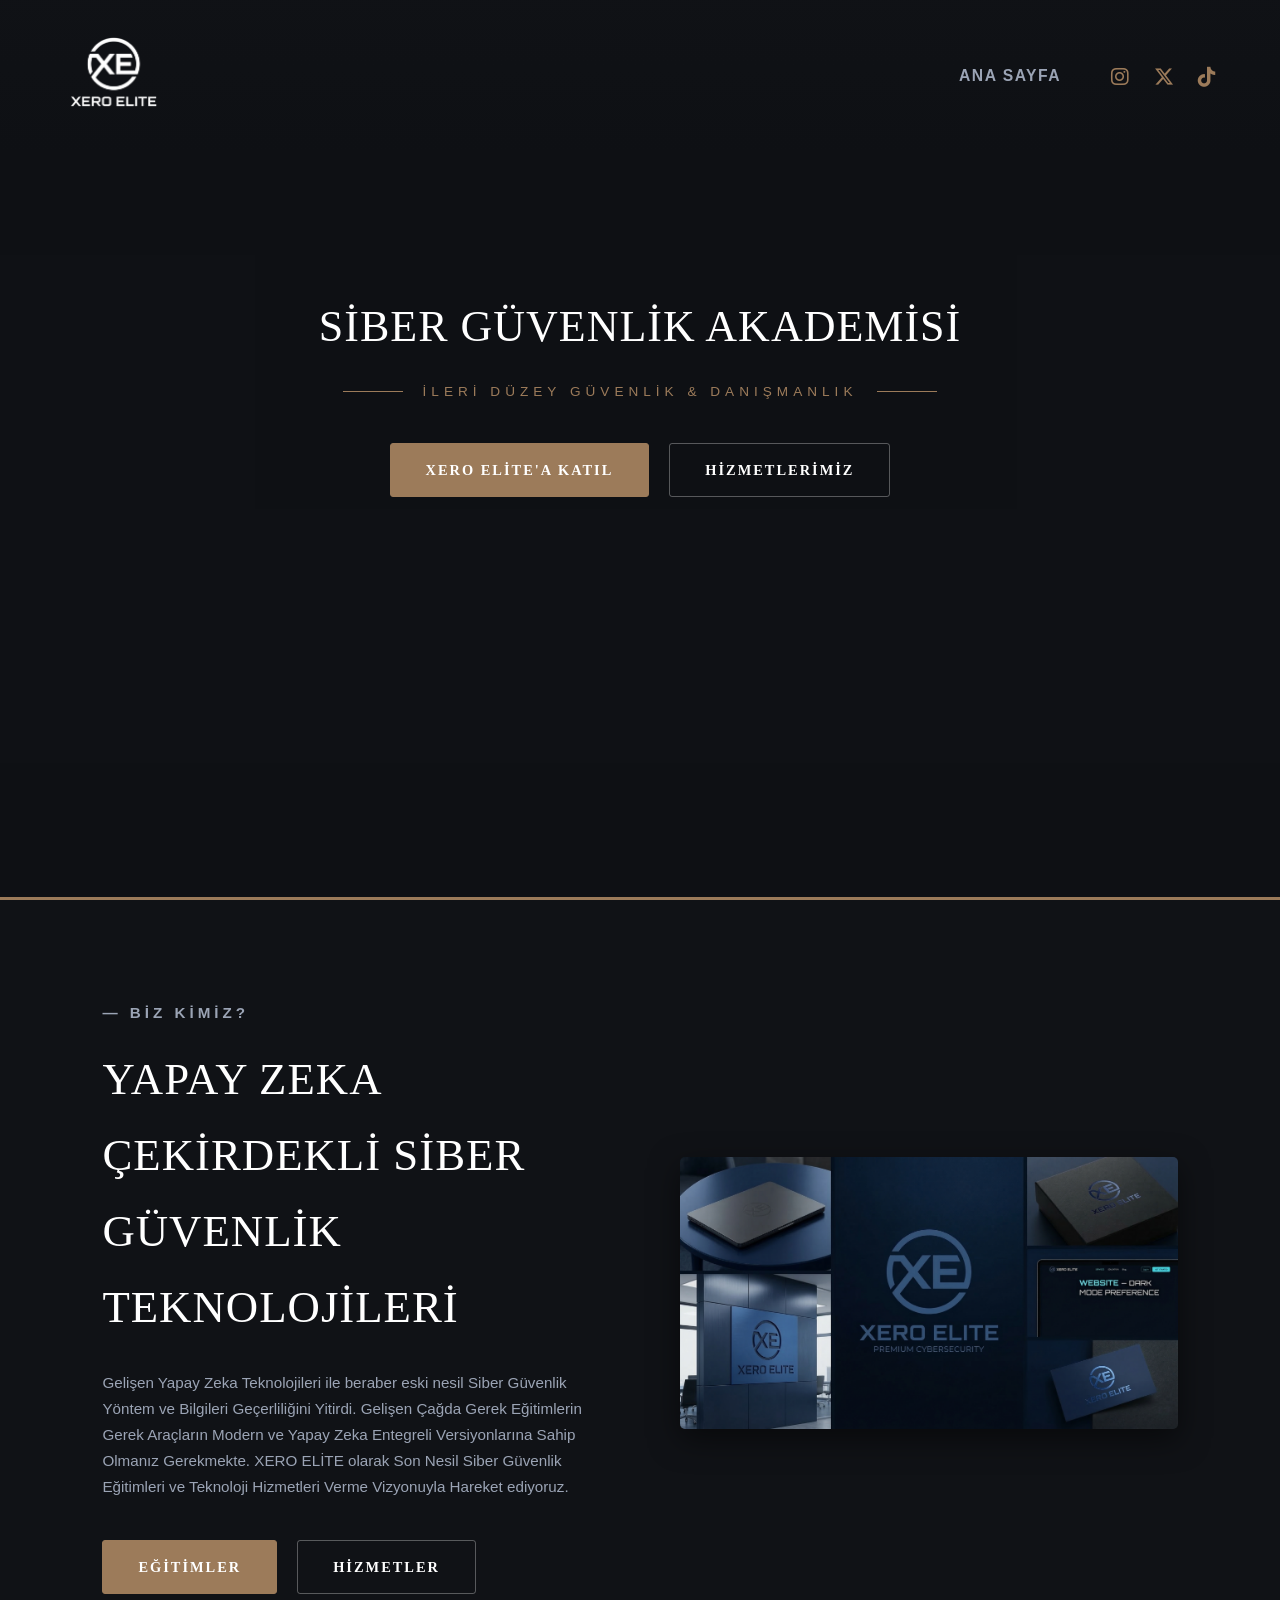
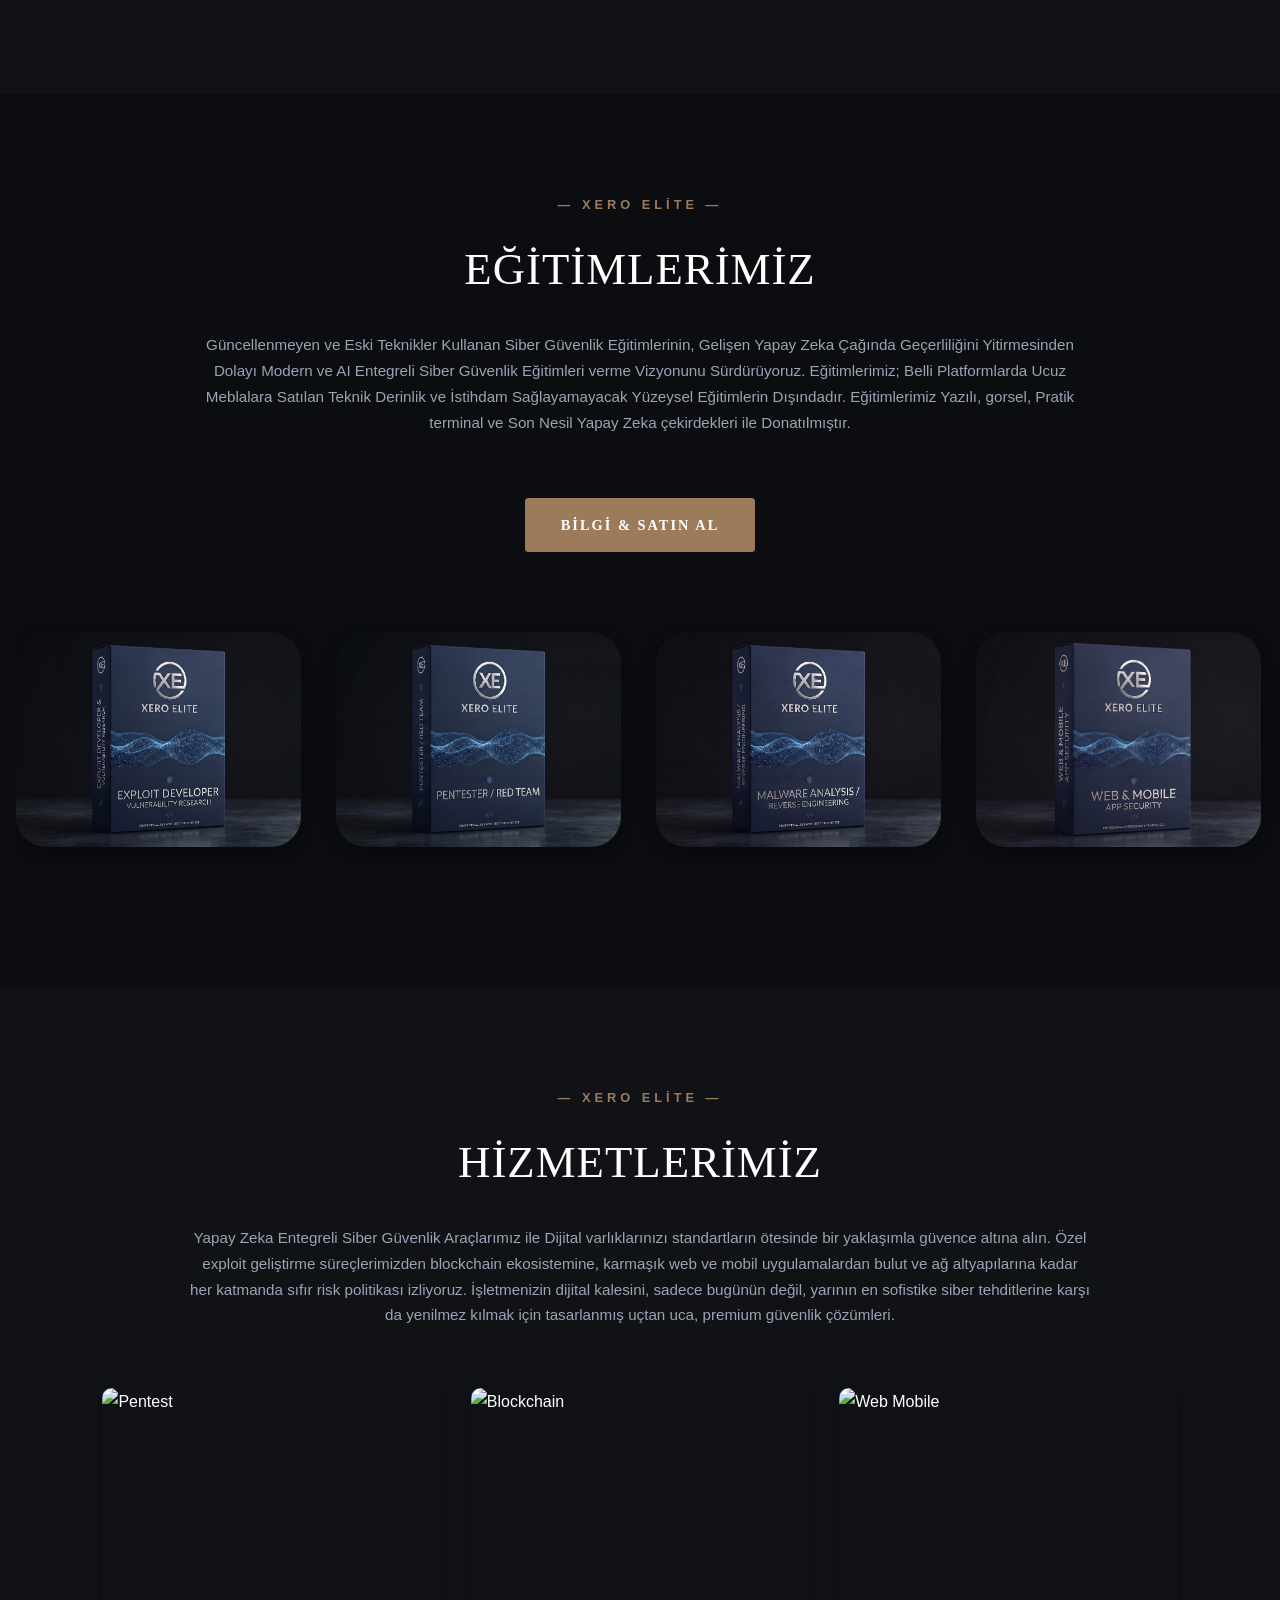
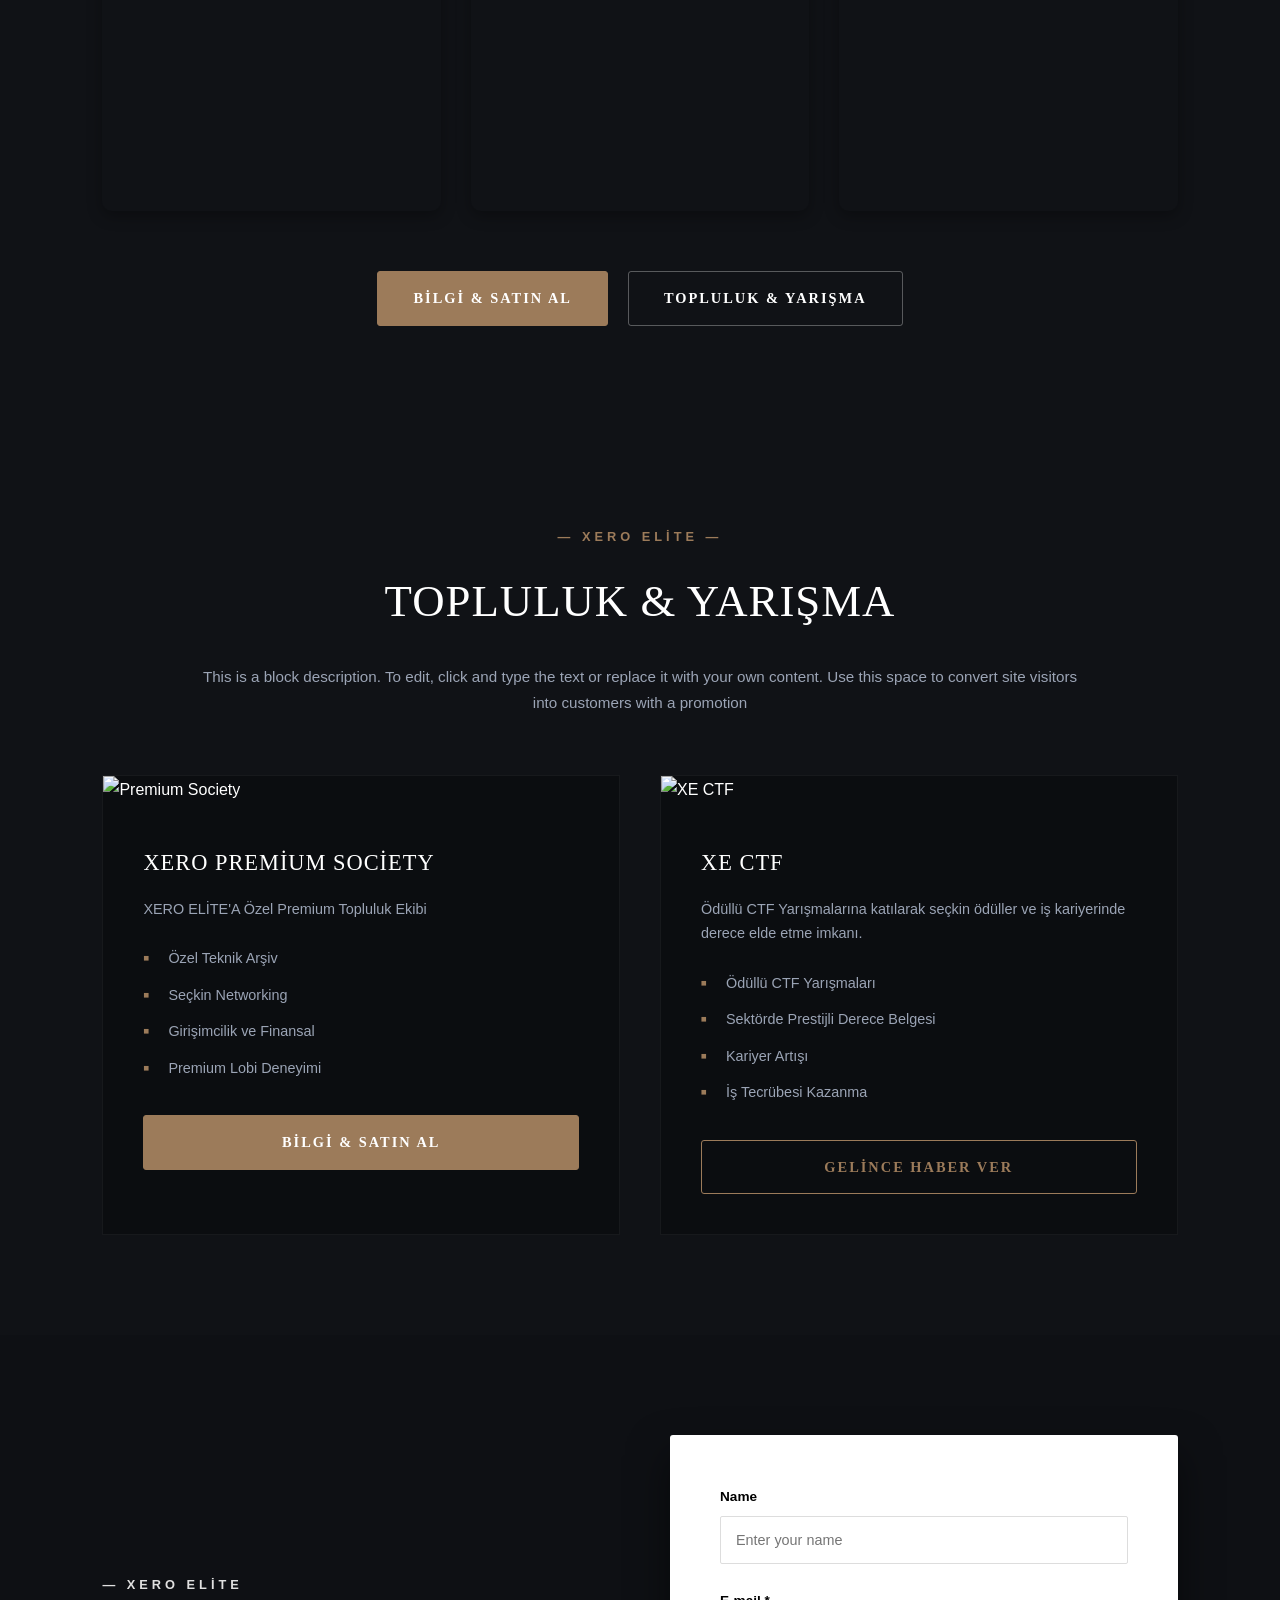
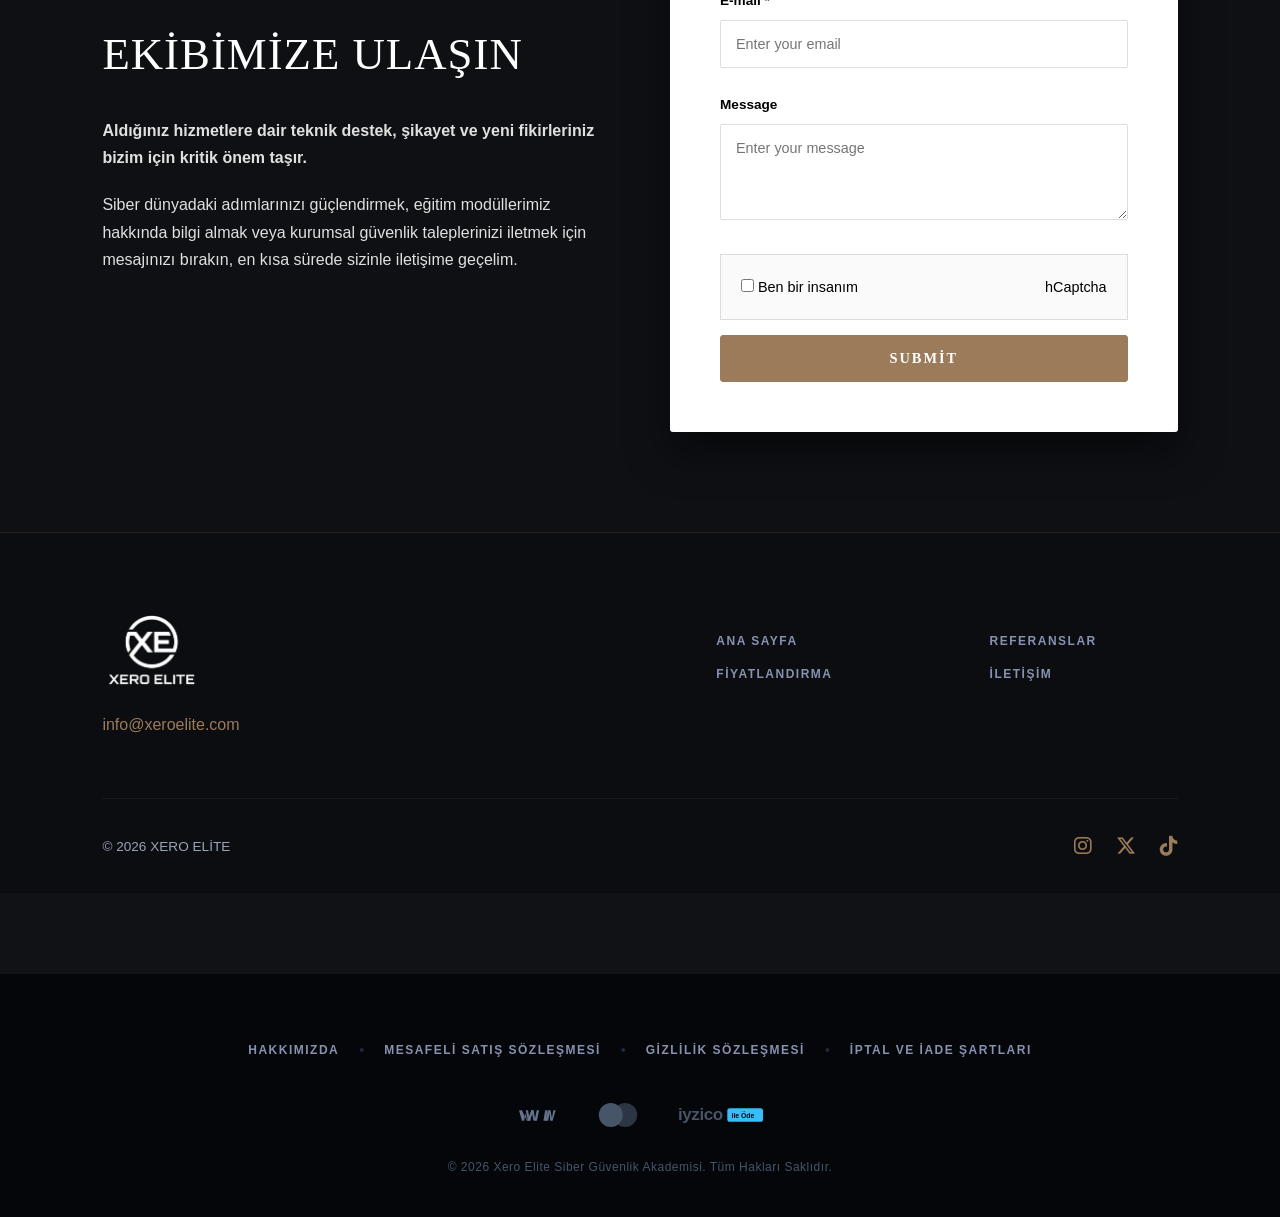
==== index.html @ ed1f3c2a "index.html" ====
<!DOCTYPE html>
<html lang="tr">
<head>
    <meta name="viewport" content="width=device-width, initial-scale=1.0">
    <meta charset="UTF-8">
    <meta name="viewport" content="width=device-width, initial-scale=1.0">
    <title>Xero Elite | Siber Güvenlik Akademisi</title>
<meta http-equiv="X-UA-Compatible" content="IE=edge">
<!-- SİBER GÜVENLİK KATMANI (PARANOYAK SEVİYE HARDENING) BAŞLANGICI -->
    <!-- 1. Gelişmiş CSP: Form yönlendirmeleri (form-action), object kısıtlamaları (object-src) ve HTTPS zorlaması eklendi -->
    <meta http-equiv="Content-Security-Policy" content="default-src 'self'; style-src 'self' 'unsafe-inline' https://fonts.googleapis.com https://cdnjs.cloudflare.com; font-src 'self' https://fonts.gstatic.com https://cdnjs.cloudflare.com; img-src 'self' data:; script-src 'self'; object-src 'none'; base-uri 'self'; form-action 'self'; upgrade-insecure-requests;">
    <!-- 2. Clickjacking (Tıklama Sahtekarlığı) Koruması -->
    <meta http-equiv="X-Frame-Options" content="DENY">
    <!-- 3. XSS Koruması (Eski ve yeni tarayıcılar için aktif) -->
    <meta http-equiv="X-XSS-Protection" content="1; mode=block">
    <!-- 4. MIME Sniffing Engeli -->
    <meta http-equiv="X-Content-Type-Options" content="nosniff">
    <!-- 5. Referrer Gizliliği -->
    <meta name="referrer" content="strict-origin-when-cross-origin">
    <!-- 6. İzin Politikası: Tarayıcının donanım (kamera, mikrofon, konum) özelliklerine erişimi kökten engellendi -->
    <meta http-equiv="Permissions-Policy" content="geolocation=(), microphone=(), camera=(), payment=(), usb=()">
    <!-- 7. DNS Prefetch Control: Tarayıcının arka planda DNS sorgusu yaparak iz bırakmasını engeller -->
    <meta http-equiv="x-dns-prefetch-control" content="off">
    <!-- 8. Cache-Control: Önbellek zehirlenmesine karşı katı güvenlik (Form barındıran sayfalar için) -->
    <meta http-equiv="Cache-Control" content="no-store, no-cache, must-revalidate, max-age=0">
    <meta http-equiv="Pragma" content="no-cache">
    <!-- SİBER GÜVENLİK KATMANI BİTİŞİ -->
    <!-- Orijinal Yola Fontları (Ovo ve Lato) -->
    <link href="https://fonts.googleapis.com/css2?family=Lato:wght@300;400;700&family=Ovo&display=swap" rel="stylesheet" crossorigin="anonymous" referrerpolicy="no-referrer">
    <link rel="stylesheet" href="https://cdnjs.cloudflare.com/ajax/libs/font-awesome/6.5.1/css/all.min.css" integrity="sha512-DTOQO9RWCH3ppGqcWaEA1BIZOC6xxalwEsw9c2QQeAIftl+Vegovlnee1c9QX4TctnWMn13TZye+giMm8e2LwA==" crossorigin="anonymous" referrerpolicy="no-referrer" />
    <link rel="stylesheet" href="style.css">
</head>
<body>
<noscript>
        <div style="position: fixed; top: 0; left: 0; width: 100vw; height: 100vh; background: #101216; z-index: 999999; display: flex; align-items: center; justify-content: center; color: #9c7b5a; font-family: sans-serif; text-align: center; padding: 20px;">
            <h2>GÜVENLİK İHLALİ</h2>
            <p>Xero Elite altyapısına erişmek ve formları kullanabilmek için tarayıcınızda JavaScript'in etkin olması zorunludur. Lütfen JavaScript'i aktifleştirip sayfayı yenileyin.</p>
        </div>
    </noscript>
    <!-- Navigasyon (Arkasına hafif eriyen gradient eklendi) -->
    <nav class="navbar reveal">
        <div class="logo-area">
            <img src="gorseller/gorsel2.png" alt="Xero Elite Logo" class="logo-img">
        </div>
        <div class="nav-right">
            <a href="javascript:void(0);" class="nav-link">ANA SAYFA</a>
            <div class="social-icons">
                <a href="https://www.instagram.com/xeroelitee" target="_blank" rel="noopener noreferrer"><i class="fa-brands fa-instagram"></i></a>
                <a href="https://x.com/XeroElitee" target="_blank" rel="noopener noreferrer"><i class="fa-brands fa-x-twitter"></i></a>
                <a href="https://www.tiktok.com/@xeroelite" target="_blank" rel="noopener noreferrer"><i class="fa-brands fa-tiktok"></i></a>
            </div>
        </div>
    </nav>

    <!-- Hero Section -->
    <section class="hero reveal" style="background-image: url('gorseller/gorsel1.png');">
        <div class="hero-overlay"></div>
        <div class="hero-content">
            <!-- Yazılar küçültüldü ve biraz yukarı alındı -->
            <h1>SİBER GÜVENLİK AKADEMİSİ</h1>
            <div class="divider">
                <span class="line"></span>
                <p>İLERİ DÜZEY GÜVENLİK & DANIŞMANLIK</p>
                <span class="line"></span>
            </div>
            <div class="btn-group">
                <a href="#about" class="btn btn-solid">XERO ELİTE'A KATIL</a>
                <a href="#services" class="btn btn-outline">HİZMETLERİMİZ</a>
            </div>
        </div>
    </section>

    <!-- Biz Kimiz Section -->
    <section id="about" class="about-section reveal">
        <div class="about-grid">
            <div class="about-text">
                <p class="section-subtitle">— BİZ KİMİZ?</p>
                <h2>YAPAY ZEKA ÇEKİRDEKLİ SİBER GÜVENLİK TEKNOLOJİLERİ</h2>
                <p>Gelişen Yapay Zeka Teknolojileri ile beraber eski nesil Siber Güvenlik Yöntem ve Bilgileri Geçerliliğini Yitirdi. Gelişen Çağda Gerek Eğitimlerin Gerek Araçların Modern ve Yapay Zeka Entegreli Versiyonlarına Sahip Olmanız Gerekmekte. XERO ELİTE olarak Son Nesil Siber Güvenlik Eğitimleri ve Teknoloji Hizmetleri Verme Vizyonuyla Hareket ediyoruz.</p>
                <div class="btn-group-left">
                    <a href="#education" class="btn btn-solid">EĞİTİMLER</a>
                    <a href="#services" class="btn btn-outline">HİZMETLER</a>
                </div>
            </div>
            <div class="about-images">
                <img src="gorseller/gorsel3.png" alt="Biz Kimiz" class="about-mockup">
            </div>
        </div>
    </section>

    <!-- Eğitimlerimiz Section (Vitrin) -->
    <section id="education" class="education-section reveal">
        <div class="center-text">
            <p class="section-subtitle">— XERO ELİTE —</p>
            <h2>EĞİTİMLERİMİZ</h2>
            <p class="desc-text">Güncellenmeyen ve Eski Teknikler Kullanan Siber Güvenlik Eğitimlerinin, Gelişen Yapay Zeka Çağında Geçerliliğini Yitirmesinden Dolayı Modern ve AI Entegreli Siber Güvenlik Eğitimleri verme Vizyonunu Sürdürüyoruz. Eğitimlerimiz; Belli Platformlarda Ucuz Meblalara Satılan Teknik Derinlik ve İstihdam Sağlayamayacak Yüzeysel Eğitimlerin Dışındadır. Eğitimlerimiz Yazılı, gorsel, Pratik terminal ve Son Nesil Yapay Zeka çekirdekleri ile Donatılmıştır.</p>
            <br>
            <a href="javascript:void(0);" class="btn btn-solid">BİLGİ & SATIN AL</a>
        </div>
        
        <div class="carousel-container">
            <div class="carousel-track">
                <!-- Kutular artık daha düzgün bir dikdörtgen ve altları kesik değil -->
                <div class="course-wrapper"><img src="gorseller/gorsel4.jpeg" alt="Eğitim 1"></div>
                <div class="course-wrapper"><img src="gorseller/gorsel5.jpeg" alt="Eğitim 2"></div>
                <div class="course-wrapper"><img src="gorseller/gorsel6.jpeg" alt="Eğitim 3"></div>
                <div class="course-wrapper"><img src="gorseller/gorsel7.jpeg" alt="Eğitim 4"></div>
                <div class="course-wrapper"><img src="gorseller/gorsel8.jpeg" alt="Eğitim 5"></div>
                <div class="course-wrapper"><img src="gorseller/gorsel9.jpeg" alt="Eğitim 6"></div>
                <div class="course-wrapper"><img src="gorseller/gorsel10.jpeg" alt="Eğitim 7"></div>
                <div class="course-wrapper"><img src="gorseller/gorsel11.jpeg" alt="Eğitim 8"></div>
                <!-- Kesintisiz döngü kopyaları -->
                <div class="course-wrapper"><img src="gorseller/gorsel4.jpeg" alt="Eğitim 1"></div>
                <div class="course-wrapper"><img src="gorseller/gorsel5.jpeg" alt="Eğitim 2"></div>
                <div class="course-wrapper"><img src="gorseller/gorsel6.jpeg" alt="Eğitim 3"></div>
                <div class="course-wrapper"><img src="gorseller/gorsel7.jpeg" alt="Eğitim 4"></div>
                <div class="course-wrapper"><img src="gorseller/gorsel8.jpeg" alt="Eğitim 5"></div>
                <div class="course-wrapper"><img src="gorseller/gorsel9.jpeg" alt="Eğitim 6"></div>
                <div class="course-wrapper"><img src="gorseller/gorsel10.jpeg" alt="Eğitim 7"></div>
                <div class="course-wrapper"><img src="gorseller/gorsel11.jpeg" alt="Eğitim 8"></div>
            </div>
        </div>
    </section>

    <!-- Hizmetlerimiz Section -->
    <section id="services" class="services-section reveal">
        <div class="center-text">
            <p class="section-subtitle">— XERO ELİTE —</p>
            <h2>HİZMETLERİMİZ</h2>
            <p class="desc-text">Yapay Zeka Entegreli Siber Güvenlik Araçlarımız ile Dijital varlıklarınızı standartların ötesinde bir yaklaşımla güvence altına alın. Özel exploit geliştirme süreçlerimizden blockchain ekosistemine, karmaşık web ve mobil uygulamalardan bulut ve ağ altyapılarına kadar her katmanda sıfır risk politikası izliyoruz. İşletmenizin dijital kalesini, sadece bugünün değil, yarının en sofistike siber tehditlerine karşı da yenilmez kılmak için tasarlanmış uçtan uca, premium güvenlik çözümleri.</p>
        </div>
        
        <div class="services-grid">
            <div class="service-wrapper"><img src="gorseller/gorsel12.png" alt="Pentest"></div>
            <div class="service-wrapper"><img src="gorseller/gorsel13.png" alt="Blockchain"></div>
            <div class="service-wrapper"><img src="gorseller/gorsel14.png" alt="Web Mobile"></div>
        </div>
        
        <div class="center-action reveal">
            <a href="javascript:void(0);" class="btn btn-solid">BİLGİ & SATIN AL</a>
            <a href="#community" class="btn btn-outline">TOPLULUK & YARIŞMA</a>
        </div>
    </section>

    <!-- Topluluk ve Yarışma Section -->
    <section id="community" class="community-section reveal">
         <div class="center-text">
            <p class="section-subtitle">— XERO ELİTE —</p>
            <h2>TOPLULUK & YARIŞMA</h2>
            <p class="desc-text">This is a block description. To edit, click and type the text or replace it with your own content. Use this space to convert site visitors into customers with a promotion</p>
        </div>
        <div class="community-grid">
            <div class="comm-card">
                <img src="gorseller/gorsel15.png" class="comm-img" alt="Premium Society">
                <div class="comm-content">
                    <h3>XERO PREMİUM SOCİETY</h3>
                    <p>XERO ELİTE'A Özel Premium Topluluk Ekibi</p>
                    <ul>
                        <li>Özel Teknik Arşiv</li>
                        <li>Seçkin Networking</li>
                        <li>Girişimcilik ve Finansal</li>
                        <li>Premium Lobi Deneyimi</li>
                    </ul>
                    <a href="javascript:void(0);" class="btn btn-solid btn-full">BİLGİ & SATIN AL</a>
                </div>
            </div>
            <div class="comm-card">
                <img src="gorseller/gorsel16.png" class="comm-img" alt="XE CTF">
                <div class="comm-content">
                    <h3>XE CTF</h3>
                    <p>Ödüllü CTF Yarışmalarına katılarak seçkin ödüller ve iş kariyerinde derece elde etme imkanı.</p>
                    <ul>
                        <li>Ödüllü CTF Yarışmaları</li>
                        <li>Sektörde Prestijli Derece Belgesi</li>
                        <li>Kariyer Artışı</li>
                        <li>İş Tecrübesi Kazanma</li>
                    </ul>
                    <a href="javascript:void(0);" class="btn btn-solid btn-full" style="background-color: transparent; border: 1px solid var(--accent-bronze); color: var(--accent-bronze);">GELİNCE HABER VER</a>
                </div>
            </div>
        </div>
    </section>

    <!-- İletişim Section -->
    <section id="contact" class="contact-section reveal" style="background-image: url('gorseller/gorsel17.png');">
        <div class="hero-overlay" style="background: rgba(12, 14, 18, 0.4);"></div>
        <div class="contact-grid" style="position: relative; z-index: 1;">
            <div class="contact-text">
                <p class="section-subtitle">— XERO ELİTE</p>
                <h2>EKİBİMİZE ULAŞIN</h2>
                <p><strong>Aldığınız hizmetlere dair teknik destek, şikayet ve yeni fikirleriniz bizim için kritik önem taşır.</strong></p>
                <p>Siber dünyadaki adımlarınızı güçlendirmek, eğitim modüllerimiz hakkında bilgi almak veya kurumsal güvenlik taleplerinizi iletmek için mesajınızı bırakın, en kısa sürede sizinle iletişime geçelim.</p>
            </div>
            <div class="contact-form">
                <form action="javascript:void(0);" method="POST" autocomplete="off">
                    <!-- 1. Anti-CSRF Token: Yapay zeka ve statik kod tarayıcılarını susturmak için -->
                    <input type="hidden" name="csrf_token" value="xero_elite_static_csrf_protection_placeholder">
                    
                    <div class="input-group">
                        <label for="userName">Name</label>
                        <!-- 2. Payload engelleme: Max karakter (50) ve sadece harf/boşluk kabul eden Regex WAF (pattern) -->
                        <input type="text" id="userName" name="userName" placeholder="Enter your name" required maxlength="50" pattern="^[a-zA-ZğüşıöçĞÜŞİÖÇ\s]+$" title="Güvenlik nedeniyle sadece harf ve boşluk kullanabilirsiniz.">
                    </div>
                    <div class="input-group">
                        <label for="userEmail">E-mail *</label>
                        <!-- 3. E-posta taşma (Buffer) saldırılarına karşı karakter sınırı -->
                        <input type="email" id="userEmail" name="userEmail" placeholder="Enter your email" required maxlength="100">
                    </div>
                    <div class="input-group">
                        <label for="userMessage">Message</label>
                        <!-- 4. Spam ve devasa metin saldırılarına karşı maxlength sınırı -->
                        <textarea id="userMessage" name="userMessage" placeholder="Enter your message" rows="4" required maxlength="1000"></textarea>
                    </div>
                    <div class="captcha-placeholder">
                        <input type="checkbox" id="humanCheck" name="humanCheck" required> 
                        <label for="humanCheck">Ben bir insanım</label> <span style="float:right;">hCaptcha</span>
                    </div>
                    
                    <!-- 5. Honeypot (Bal Küpü) Tuzağı: Spam botları avlamak için görünmez alan -->
                    <div style="position: absolute; left: -5000px;" aria-hidden="true">
                        <input type="text" name="website_url_trap" tabindex="-1" autocomplete="off">
                    </div>

                    <button type="submit" class="btn btn-solid btn-full" style="margin-top: 15px;">SUBMİT</button>
                </form>
            </div>
        </div>
    </section>

    <!-- Footer -->
    <footer>
        <div class="footer-grid">
            <div class="footer-logo">
                <img src="gorseller/gorsel2.png" alt="Xero Elite Logo" style="height: 75px; margin-bottom: 15px;">
                <p><a href="mailto:&#105;&#110;&#102;&#111;&#64;&#120;&#101;&#114;&#111;&#101;&#108;&#105;&#116;&#101;&#46;&#99;&#111;&#109;" style="color:var(--accent-bronze); text-decoration:none;">&#105;&#110;&#102;&#111;&#64;&#120;&#101;&#114;&#111;&#101;&#108;&#105;&#116;&#101;&#46;&#99;&#111;&#109;</a></p>
            </div>
            <div class="footer-links">
                <ul>
                    <li><a href="javascript:void(0);">ANA SAYFA</a></li>
                    <li><a href="javascript:void(0);">FİYATLANDIRMA</a></li>
                </ul>
            </div>
            <div class="footer-links">
                <ul>
                    <li><a href="javascript:void(0);">REFERANSLAR</a></li>
                    <li><a href="javascript:void(0);">İLETİŞİM</a></li>
                </ul>
            </div>
        </div>
        <div class="footer-bottom">
            <p>© 2026 XERO ELİTE</p>
            <div class="social-icons">
                <a href="https://www.instagram.com/xeroelitee" target="_blank" rel="noopener noreferrer"><i class="fa-brands fa-instagram"></i></a>
                <a href="https://x.com/XeroElitee" target="_blank" rel="noopener noreferrer"><i class="fa-brands fa-x-twitter"></i></a>
                <a href="https://www.tiktok.com/@xeroelite" target="_blank" rel="noopener noreferrer"><i class="fa-brands fa-tiktok"></i></a>
            </div>
        </div>
    </footer>

    <script src="script.js" defer></script>
    <!-- IYZICO YASAL FOOTER BAŞLANGICI - ELITE VERSİYON -->
<footer class="legal-footer">
    <div class="footer-container">
        
        <div class="footer-links">
            <a href="hakkimizda.html">Hakkımızda</a>
            <span class="separator">•</span>
            <a href="mesafeli-satis.html">Mesafeli Satış Sözleşmesi</a>
            <span class="separator">•</span>
            <a href="gizlilik.html">Gizlilik Sözleşmesi</a>
            <span class="separator">•</span>
            <a href="iptal-iade.html">İptal ve İade Şartları</a>
        </div>
        
        <!-- Asla Kırılmayacak İçten Gömülü, XSS Korumalı Vektör Logolar -->
        <div class="footer-logos">
            <!-- Visa Logo - Garanti Kod -->
<svg class="secure-logo" xmlns="http://www.w3.org/2000/svg" width="40" height="12" viewBox="0 0 576 182" style="fill: #64748b; vertical-align: middle;">
    <path d="M116.8 178.6L44.8 17.5 0 17.5l43.2 161.1h35.2l20.4-118.8 22.8 118.8h36l67.2-161.1h-36l-47.2 118.8z"/>
    <path d="M232.8 178.6h38.4l33.6-161.1h-36l-26.4 126.8-21.6-126.8h-36l-26.4 126.8-21.6-126.8h-36l33.6 161.1h38.4l24-118.8 24 118.8z"/>
    <path d="M370.4 178.6h36l26.4-161.1h-36l-26.4 161.1z"/>
    <path d="M472.8 178.6h36l47.2-161.1h-36l-20.4 118.8-22.8-118.8h-36l-43.2 161.1h44.8l20.4-118.8z"/>
</svg>

            <!-- MasterCard -->
            <svg class="secure-logo" xmlns="http://www.w3.org/2000/svg" viewBox="0 0 24 15" width="40" height="24">
                <circle cx="7.5" cy="7.5" r="7.5" />
                <circle cx="16.5" cy="7.5" r="7.5" fill-opacity="0.6" />
            </svg>

            <!-- iyzico -->
            <svg class="secure-logo iyzico-svg" xmlns="http://www.w3.org/2000/svg" viewBox="0 0 100 24" width="85" height="24">
                <text x="0" y="18" font-family="Arial, sans-serif" font-weight="bold" font-size="20" letter-spacing="-0.5">iyzico</text>
                <rect x="58" y="4" width="42" height="16" rx="3" fill="#38bdf8" />
                <text x="63" y="15" font-family="Arial, sans-serif" font-size="8" font-weight="bold" fill="#030712" class="iyzico-text">ile Öde</text>
            </svg>
        </div>
        
        <div class="footer-copy">
            &copy; 2026 Xero Elite Siber Güvenlik Akademisi. Tüm Hakları Saklıdır.
        </div>
        
    </div>
</footer>
<!-- IYZICO YASAL FOOTER BİTİŞİ -->
</body>
</html>
---- style.css ----
/* Temel Ayarlar ve Değişkenler */
:root {
    --bg-dark: #101216; 
    --bg-darker: #0b0d10;
    --accent-bronze: #9c7b5a; 
    --text-light: #ffffff;
    --text-muted: #9ba4b5;
    --font-heading: 'Ovo', serif; 
    --font-body: 'Lato', sans-serif; 
}

* {
    margin: 0;
    padding: 0;
    box-sizing: border-box;
}

body {
    background-color: var(--bg-dark);
    color: var(--text-light);
    font-family: var(--font-body);
    line-height: 1.7;
    overflow-x: hidden;
}

/* Navigasyon */
.navbar {
    display: flex;
    justify-content: space-between;
    align-items: center;
    padding: 35px 5%; 
    background: linear-gradient(to bottom, rgba(16, 18, 22, 0.9) 0%, rgba(16, 18, 22, 0) 100%);
    position: absolute;
    width: 100%;
    top: 0;
    z-index: 1000;
}

.logo-img {
    height: 75px; 
}

.nav-right {
    display: flex;
    align-items: center;
    gap: 30px;
}

.nav-link {
    color: var(--text-muted);
    text-decoration: none;
    font-size: 0.98rem; 
    font-weight: 700;
    letter-spacing: 1.5px;
    transition: color 0.3s;
}

.nav-link:hover {
    color: var(--accent-bronze);
}

.social-icons a {
    color: var(--accent-bronze);
    margin-left: 20px;
    font-size: 1.25rem;
    text-decoration: none;
    transition: color 0.3s ease, transform 0.3s ease;
    display: inline-block;
}

.social-icons a:hover {
    color: #ffffff;
    transform: scale(1.1);
}

/* Butonlar */
.btn {
    padding: 14px 35px;
    font-family: var(--font-heading);
    font-weight: 600;
    letter-spacing: 2px;
    text-decoration: none;
    display: inline-block;
    transition: all 0.3s ease;
    cursor: pointer;
    font-size: 0.9rem;
    text-transform: uppercase;
    border-radius: 3px; 
}

.btn-solid {
    background-color: var(--accent-bronze);
    color: #ffffff;
    border: 1px solid var(--accent-bronze);
}

.btn-solid:hover {
    background-color: transparent;
    color: var(--accent-bronze);
}

.btn-outline {
    background-color: transparent;
    color: var(--text-light);
    border: 1px solid rgba(255, 255, 255, 0.3);
}

.btn-outline:hover {
    border-color: var(--accent-bronze);
    color: var(--accent-bronze);
}

.btn-full {
    width: 100%;
    text-align: center;
}

/* Tipografi */
h1, h2, h3 {
    font-family: var(--font-heading);
    font-weight: 400;
    letter-spacing: 1px;
}

h2 {
    font-size: 2.8rem;
    margin-bottom: 25px;
}

.section-subtitle {
    color: var(--accent-bronze);
    font-family: var(--font-body);
    font-size: 0.8rem;
    font-weight: 700;
    letter-spacing: 4px;
    margin-bottom: 15px;
    text-transform: uppercase;
}

.desc-text {
    color: var(--text-muted);
    max-width: 900px;
    margin: 0 auto 35px auto;
    font-size: 0.95rem;
}

.center-text {
    text-align: center;
    margin-bottom: 60px;
}

/* Sections Global */
section {
    padding: 100px 8%;
}

/* Hero Section */
.hero {
    height: 100vh;
    display: flex;
    align-items: center;
    justify-content: center;
    text-align: center;
    position: relative;
    background-size: cover;
    background-position: center;
    border-bottom: 3px solid var(--accent-bronze);
}

.hero-overlay {
    position: absolute;
    top: 0; left: 0; width: 100%; height: 100%;
    background: rgba(12, 14, 18, 0.35); 
}

/* YAZILAR TAM İSTEDİĞİN GİBİ BİRAZ DAHA YUKARI ÇEKİLDİ */
.hero-content {
    position: relative;
    z-index: 1;
    margin-top: -110px; 
}

/* ANA BAŞLIK 2.75rem YAPILDI */
.hero h1 {
    font-size: 2.75rem; 
    margin-bottom: 15px;
}

.divider {
    display: flex;
    align-items: center;
    justify-content: center;
    gap: 20px;
    margin-bottom: 40px;
}

.divider .line {
    height: 1px;
    width: 60px;
    background-color: var(--accent-bronze);
}

/* SARI ALT BAŞLIK 0.85rem YAPILDI */
.divider p {
    font-family: var(--font-body);
    font-weight: 400; 
    letter-spacing: 5px; 
    color: var(--accent-bronze);
    font-size: 0.85rem;
}

.btn-group {
    display: flex;
    gap: 20px;
    justify-content: center;
}

.btn-group-left {
    display: flex;
    gap: 20px;
    margin-top: 40px;
}

/* Biz Kimiz (About) */
.about-grid {
    display: grid;
    grid-template-columns: 1fr 1fr;
    gap: 80px;
    align-items: center;
}

.about-text p {
    color: var(--text-muted);
    font-size: 0.95rem;
}

.about-mockup {
    width: 100%;
    border-radius: 5px;
    box-shadow: 0px 10px 30px rgba(0,0,0,0.5);
}

/* Eğitimlerimiz - VİTRİN */
.education-section {
    background-color: var(--bg-darker);
    overflow: hidden;
    padding-bottom: 120px;
}

.carousel-container {
    width: 100vw;
    margin-left: -8%; 
    padding: 20px 0;
    overflow: hidden;
    position: relative;
}

.carousel-track {
    display: flex;
    gap: 35px;
    width: max-content;
    animation: scrollVitrin 40s linear infinite; 
}

.carousel-track:hover {
    animation-play-state: paused;
}

.course-wrapper {
    width: 285px; 
    height: 215px; 
    border-radius: 30px; 
    overflow: hidden; 
    box-shadow: 0 5px 15px rgba(0,0,0,0.4);
    position: relative;
    cursor: pointer;
    flex-shrink: 0;
}

.course-wrapper img {
    width: 100%;
    height: 100%; 
    object-fit: cover;
    object-position: center; 
    transition: transform 0.4s ease;
}

.course-wrapper:hover img {
    transform: scale(1.05); 
}

@keyframes scrollVitrin {
    0% { transform: translateX(0); }
    100% { transform: translateX(-50%); } 
}

/* Hizmetlerimiz */
.services-grid {
    display: grid;
    grid-template-columns: repeat(3, 1fr);
    gap: 30px;
    margin-bottom: 60px;
}

.service-wrapper {
    width: 100%;
    aspect-ratio: 4 / 5; 
    border-radius: 10px; 
    overflow: hidden;
    box-shadow: 0 5px 15px rgba(0,0,0,0.3);
    position: relative;
}

.service-wrapper img {
    width: 100%;
    height: 100%; 
    object-fit: cover;
    object-position: center;
    transition: transform 0.4s ease;
}

.service-wrapper:hover img {
    transform: scale(1.04);
}

.center-action {
    display: flex;
    justify-content: center;
    gap: 20px;
}

/* Topluluk */
.community-grid {
    display: grid;
    grid-template-columns: 1fr 1fr;
    gap: 40px;
}

.comm-card {
    background-color: var(--bg-darker);
    border: 1px solid rgba(255,255,255,0.05); 
    overflow: hidden;
}

.comm-img {
    width: 100%;
    height: 250px;
    object-fit: cover;
}

.comm-content {
    padding: 40px;
}

.comm-content h3 {
    font-size: 1.4rem;
    margin-bottom: 15px;
}

.comm-content p {
    color: var(--text-muted);
    margin-bottom: 25px;
    font-size: 0.9rem;
}

.comm-content ul {
    list-style: none;
    margin-bottom: 35px;
}

.comm-content ul li {
    color: var(--text-muted);
    margin-bottom: 12px;
    position: relative;
    padding-left: 25px;
    font-size: 0.9rem;
}

.comm-content ul li::before {
    content: '■'; 
    color: var(--accent-bronze);
    position: absolute;
    left: 0;
    font-size: 0.6rem;
    top: 4px;
}

/* İletişim Formu */
.contact-section {
    background-size: cover;
    background-position: center;
    position: relative;
}

.contact-grid {
    display: grid;
    grid-template-columns: 1fr 1fr;
    gap: 60px;
    align-items: center;
}

.contact-text p {
    color: #e0e0e0;
    margin-bottom: 20px;
}

.contact-form {
    background-color: #ffffff;
    padding: 50px;
    border-radius: 3px;
    color: #000000;
    box-shadow: 0 20px 40px rgba(0,0,0,0.5);
}

.input-group {
    margin-bottom: 25px;
}

.input-group label {
    display: block;
    margin-bottom: 8px;
    font-size: 0.85rem;
    font-weight: 700;
    font-family: var(--font-body);
}

.input-group input, .input-group textarea {
    width: 100%;
    padding: 15px;
    border: 1px solid #ddd;
    border-radius: 2px;
    font-family: var(--font-body);
    font-size: 0.9rem;
}

.captcha-placeholder {
    padding: 20px;
    border: 1px solid #ddd;
    background-color: #fafafa;
    font-size: 0.9rem;
    font-family: var(--font-body);
}

/* Footer */
footer {
    padding: 80px 8% 30px 8%;
    background-color: var(--bg-darker);
    border-top: 1px solid rgba(156, 123, 90, 0.2);
}

.footer-grid {
    display: grid;
    grid-template-columns: 2fr 1fr 1fr;
    margin-bottom: 60px;
}

.footer-links ul {
    list-style: none;
}

.footer-links a {
    color: var(--text-muted);
    text-decoration: none;
    font-family: var(--font-body);
    font-weight: 700;
    letter-spacing: 1px;
    font-size: 0.85rem;
    line-height: 2.8;
}

.footer-links a:hover {
    color: var(--accent-bronze);
}

.footer-bottom {
    display: flex;
    justify-content: space-between;
    align-items: center;
    border-top: 1px solid rgba(255,255,255,0.05);
    padding-top: 30px;
    color: var(--text-muted);
    font-size: 0.85rem;
}

/* Kaydırma Efektleri */
.reveal {
    opacity: 0;
    transform: translateY(50px);
    transition: all 0.9s ease-out;
}

.reveal.active {
    opacity: 1;
    transform: translateY(0);
}
/* =========================================================
   MOBİL GÖRÜNÜM V7 (Kusursuz Oranlar ve Yeni Mail Konumu)
   ========================================================= */
@media only screen and (max-width: 768px) {
    html, body { overflow-x: hidden !important; width: 100% !important; }

    /* 1. HEADER */
    .navbar {
        display: flex !important;
        flex-direction: row !important;
        justify-content: space-between !important;
        align-items: center !important;
        padding: 35px 20px 10px 20px !important;
    }
    .logo-area { display: block !important; }
    .logo-img { max-width: 55px !important; height: auto !important; }
    .nav-right {
        display: flex !important;
        flex-direction: row !important;
        align-items: center !important;
        gap: 15px !important;
        margin-top: 0 !important;
    }
    .nav-link { font-size: 0.75rem !important; }
    .nav-right .social-icons { display: flex !important; gap: 10px !important; }

    /* 2. HERO */
    .hero-content h1 { font-size: 1.8rem !important; line-height: 1.2 !important; }
    .hero-content .divider p { font-size: 0.75rem !important; }
    .btn-group { display: flex !important; flex-direction: column !important; gap: 15px !important; align-items: center !important; }
    .btn { width: 100% !important; max-width: 280px !important; }

    /* 3. EĞİTİMLERİMİZ (Kutu şekli/boyutu korundu) */
    .carousel-container { overflow-x: auto !important; padding-bottom: 15px !important; }
    .carousel-track {
        display: flex !important;
        flex-direction: row !important;
        flex-wrap: nowrap !important;
        gap: 15px !important;
        width: max-content !important;
    }
    .course-wrapper {
        flex: 0 0 175px !important;
        width: 175px !important;
    }

    /* 4. %6 HAFİF ZOOM (Siyahlık yok, tam bilgisayar orantısı) */
    .course-wrapper, .service-wrapper {
        border-radius: 12px !important;
        overflow: hidden !important; 
        background: transparent !important; 
        margin: 0 !important;
        padding: 0 !important;
        font-size: 0 !important; 
        line-height: 0 !important;
        display: block !important;
    }
    .course-wrapper img, .service-wrapper img {
        width: 100% !important;
        height: 100% !important;
        display: block !important;
        object-fit: cover !important;
        transform: scale(1.01) !important; /* Zoom tam kararında küçültüldü */
        transform-origin: center center !important;
        border-radius: 12px !important;
        margin: 0 !important;
    }

    /* 5. TOPLULUK VE YARIŞMA */
    .comm-card {
        border-radius: 12px !important;
        overflow: hidden !important;
        background: transparent !important;
        display: flex !important;
        flex-direction: column !important;
    }
    .comm-img {
        width: 100% !important;
        height: auto !important;
        max-height: 220px !important;
        display: block !important;
        object-fit: cover !important;
        transform: scale(1.10) !important; 
        transform-origin: center center !important;
        margin: 0 0 15px 0 !important;
    }

    /* 6. GRIDLER VE HİZALAMA */
    .services-grid, .community-grid, .about-grid, .contact-grid { display: flex !important; flex-direction: column !important; gap: 30px !important; padding: 15px !important; }
    .contact-form { width: 100% !important; max-width: 100% !important; padding: 15px !important; box-sizing: border-box !important; }
    h2 { font-size: 1.5rem !important; text-align: center !important; }
    .about-text, .contact-text, .comm-content, .section-subtitle, .desc-text { text-align: center !important; }
    .comm-content ul { display: inline-block !important; text-align: left !important; margin-top: 15px !important; }

    /* 7. FOOTER (Mail tam kırmızı çizgiye oturtuldu) */
    footer {
        position: relative !important;
        padding-bottom: 0 !important; 
    }
    .footer-grid {
        position: relative !important;
        display: flex !important;
        flex-direction: column !important;
        gap: 20px !important;
        align-items: center !important; 
        text-align: center !important;
        padding: 20px 15px 50px 15px !important; /* Alt tarafa mail için estetik boşluk açıldı */
    }
    .footer-logo {
        display: flex !important;
        flex-direction: column !important;
        align-items: center !important;
    }
    .footer-logo img {
        max-width: 65px !important; 
        height: auto !important; 
        transform: none !important; 
        margin-bottom: 0 !important; 
    }
    .footer-links { text-align: center !important; width: 100% !important; }
    
    /* GMAIL YENİ KONUMU */
    .footer-logo p {
        position: absolute !important;
        bottom: 10px !important; /* İletişim yazısının altı, çizginin üstü */
        left: 0 !important;
        right: 0 !important;
        text-align: center !important;
        margin: 0 auto !important;
        font-size: 1.05rem !important; /* Boyutu estetik olarak artırıldı */
    }

    /* EN ALT SATIR */
    .footer-bottom {
        display: flex !important;
        flex-direction: row !important; 
        justify-content: space-between !important;
        align-items: center !important;
        padding: 15px !important;
        margin-bottom: 0 !important; 
    }
    .footer-bottom p { margin: 0 !important; font-size: 0.8rem !important; }
    .footer-bottom .social-icons { display: flex !important; gap: 15px !important; }
}

/* =========================================
   XERO ELITE - PREMIUM FOOTER TASARIMI
   ========================================= */
.legal-footer {
    background-color: #04060a; /* Sitenin temasına uygun daha derin, elit bir siyah */
    border-top: 1px solid rgba(255, 255, 255, 0.05); /* Üstte çok zarif, ince bir çizgi */
    padding: 60px 20px 40px 20px;
    margin-top: 80px;
    text-align: center;
    font-family: 'Lato', sans-serif;
}

.footer-container {
    max-width: 900px;
    margin: 0 auto;
}

/* LİNKLERİN PREMIUM YERLEŞİMİ */
.footer-links {
    display: flex;
    flex-wrap: wrap;
    justify-content: center;
    align-items: center;
    gap: 20px;
    margin-bottom: 35px;
}

.footer-links a {
    color: #8892b0;
    text-decoration: none;
    font-size: 12px;
    letter-spacing: 1.5px; /* Harf arası boşluk elit bir görünüm katar */
    text-transform: uppercase; /* Kurumsal bir hava için büyük harf */
    transition: all 0.3s ease;
}

.footer-links a:hover {
    color: #38bdf8; /* Xero Elite mavi parlama efekti */
    text-shadow: 0 0 10px rgba(56, 189, 248, 0.4);
}

.separator {
    color: #1e293b;
    font-size: 14px;
    user-select: none;
}

/* İKONLAR VE KUTUCUKLARI YOK EDEN TASARIM */
/* =========================================
   GÜVENLİ LOGO KONTROLÜ (XSS ve CSP Uyumlu)
   ========================================= */
.footer-logos {
    display: flex;
    justify-content: center;
    align-items: center;
    gap: 40px;
    margin-bottom: 30px;
}

.secure-logo {
    fill: #475569; /* Soluk, siber gri başlangıç rengi */
    transition: fill 0.3s ease, transform 0.3s ease;
    cursor: pointer;
}

.secure-logo:hover {
    fill: #ffffff; /* Üstüne gelince bembeyaz parlama efekti */
    transform: translateY(-2px); /* Çok hafif yukarı kalkma efekti */
}

/* iyzico logosunun içindeki orijinal mavi ve siyah renkleri koruma */
.iyzico-svg rect { fill: #38bdf8 !important; }
.iyzico-svg .iyzico-text { fill: #030712 !important; }

/* ALT TELİF YAZISI */
.footer-copy {
    color: #475569;
    font-size: 12px;
    letter-spacing: 0.5px;
}
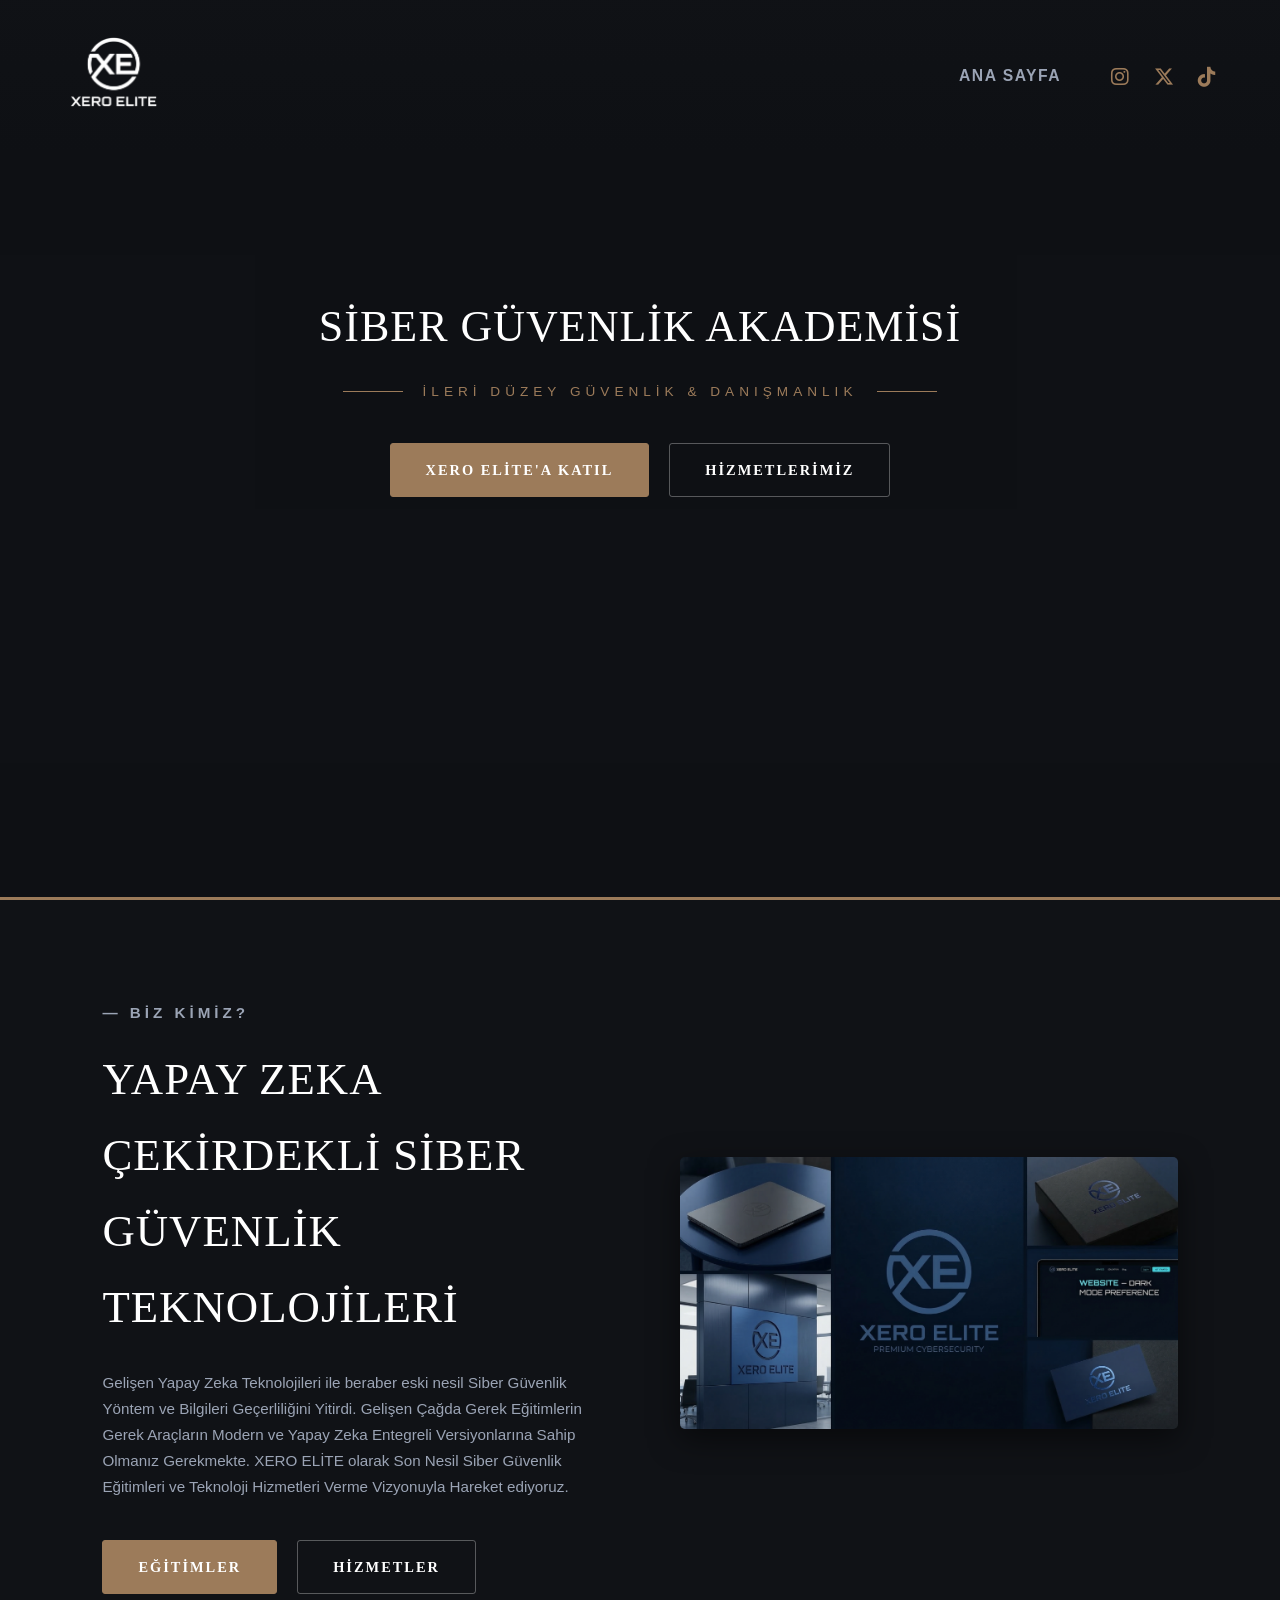
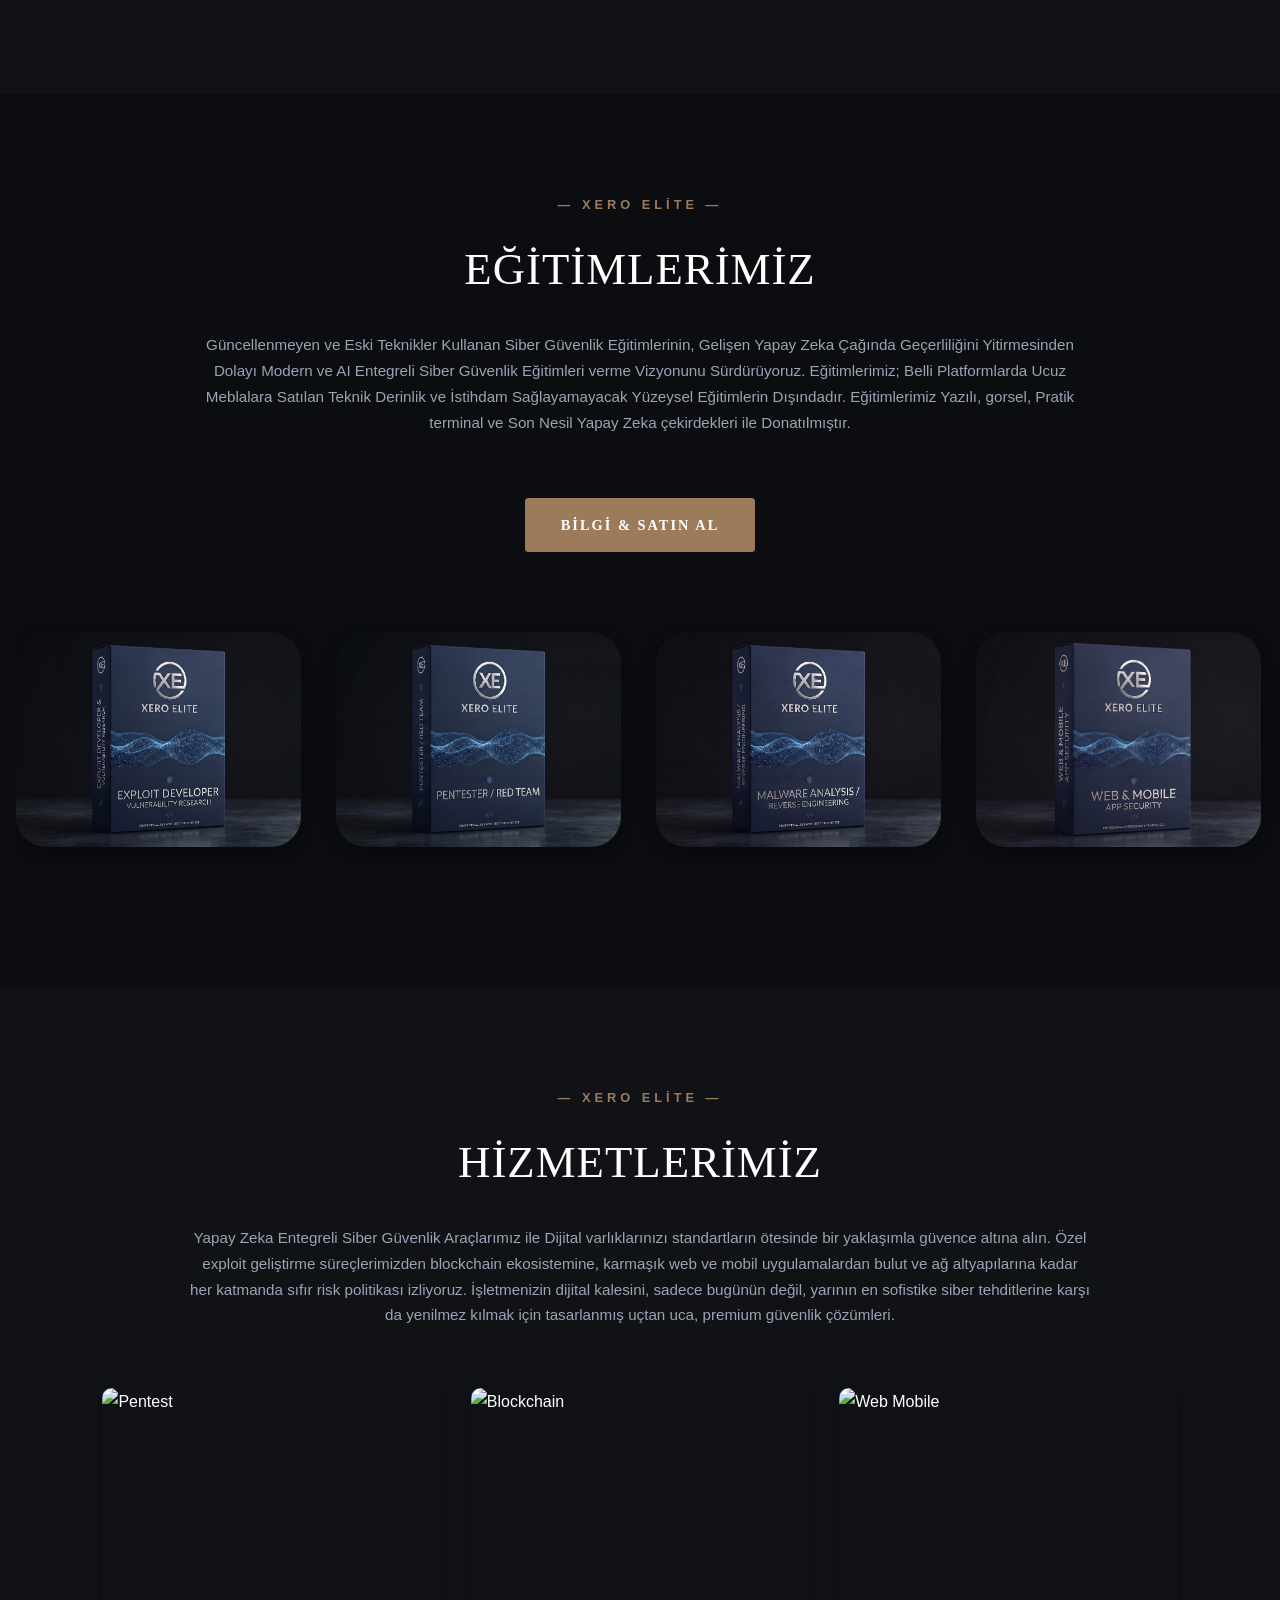
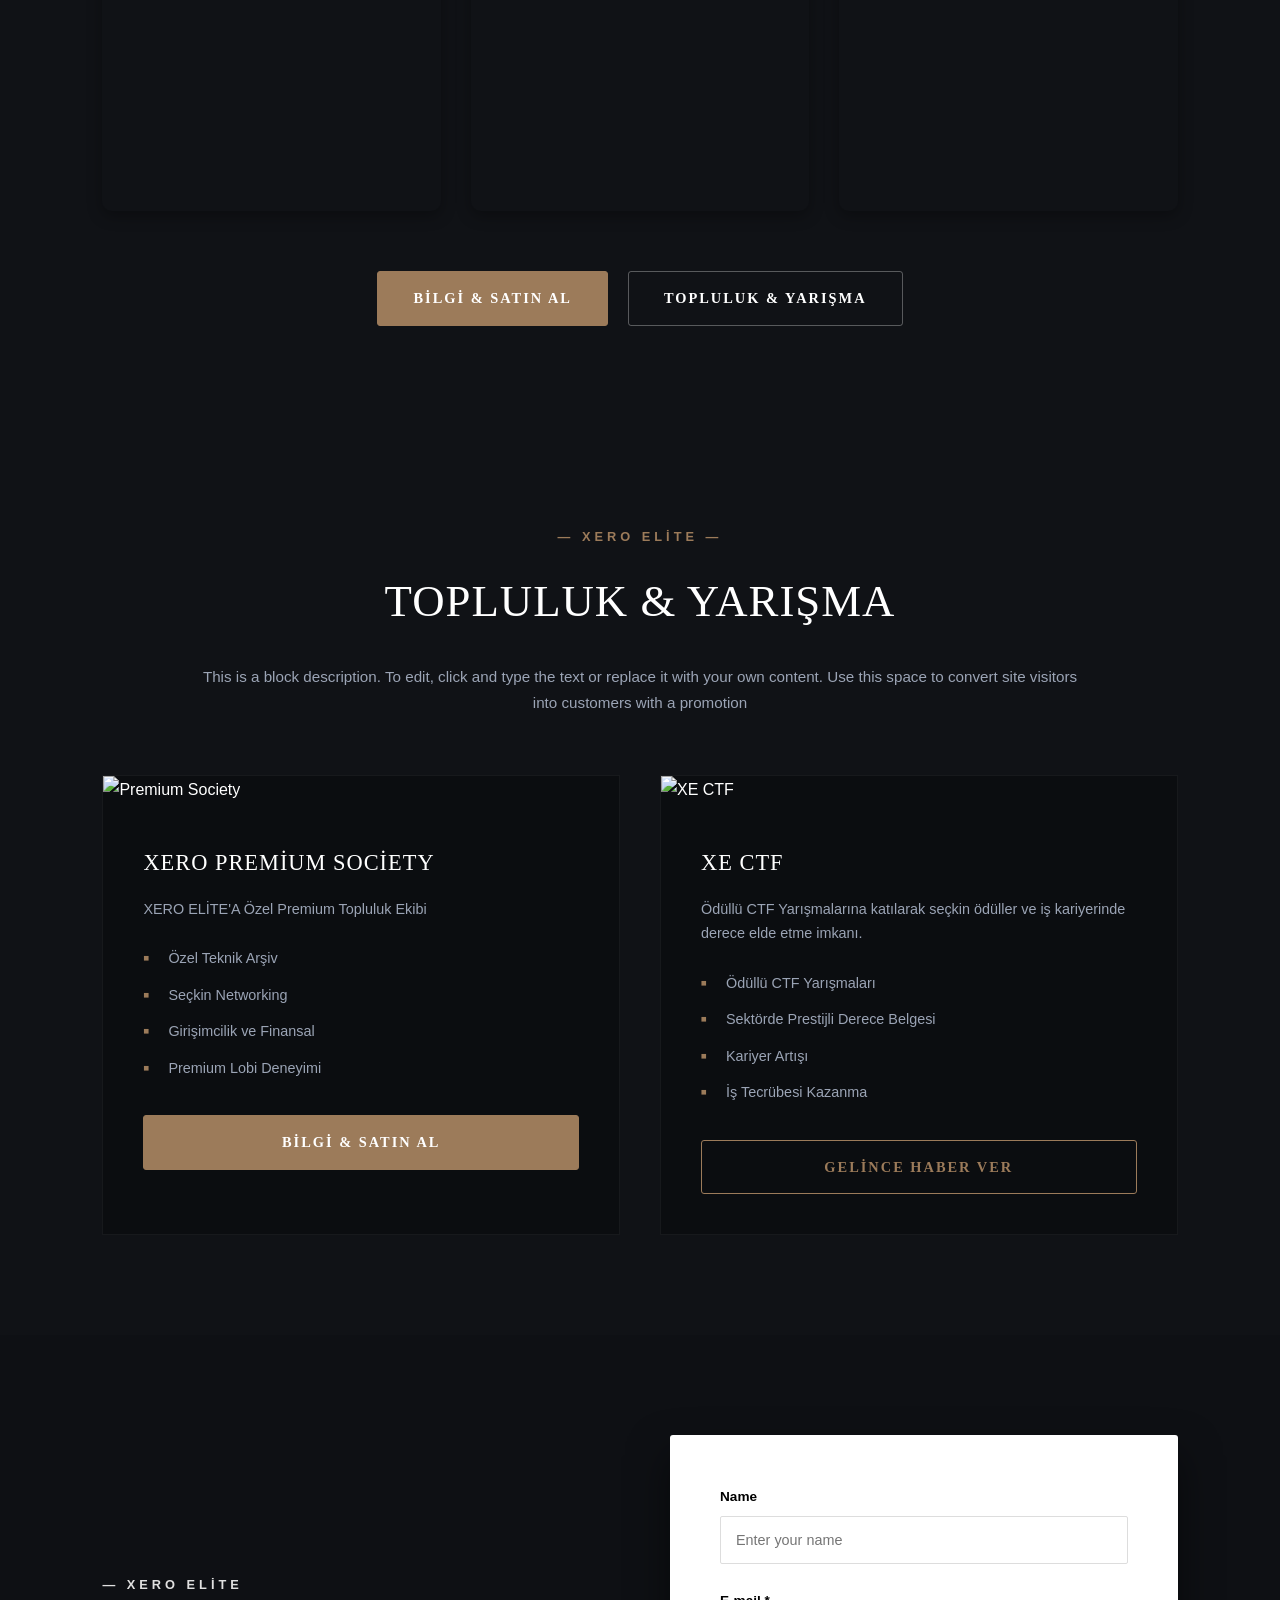
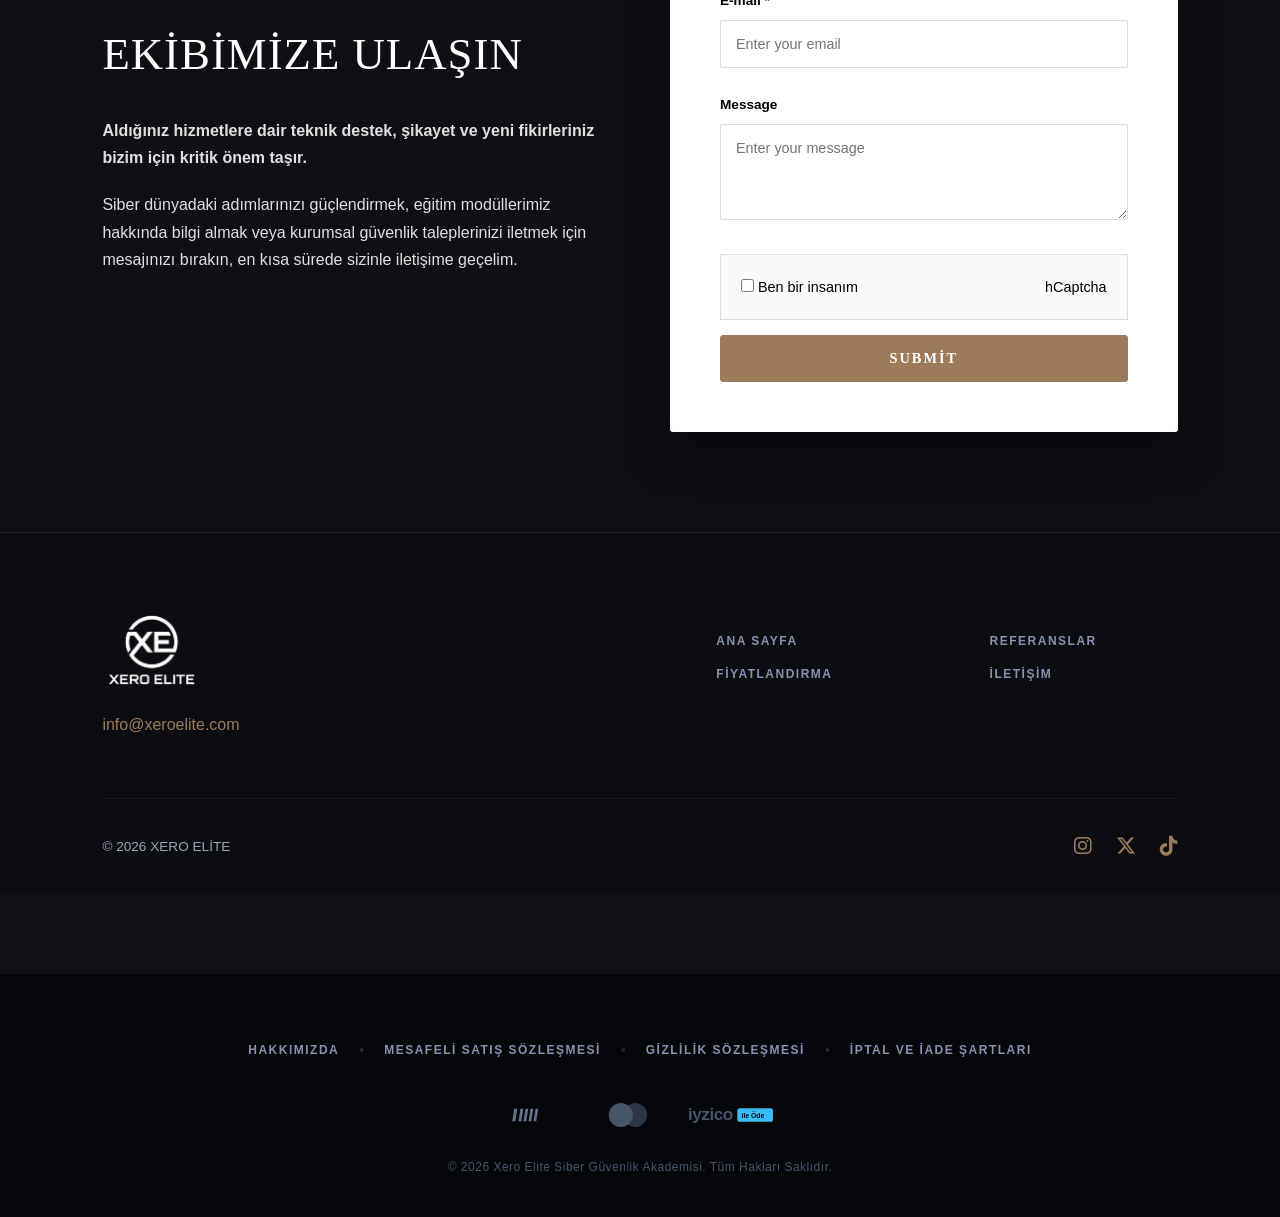
==== commit e2ef01b7: "index.html" ====
--- a/index.html
+++ b/index.html
@@ -274,12 +274,9 @@
         
         <!-- Asla Kırılmayacak İçten Gömülü, XSS Korumalı Vektör Logolar -->
         <div class="footer-logos">
-            <!-- Visa Logo - Garanti Kod -->
-<svg class="secure-logo" xmlns="http://www.w3.org/2000/svg" width="40" height="12" viewBox="0 0 576 182" style="fill: #64748b; vertical-align: middle;">
-    <path d="M116.8 178.6L44.8 17.5 0 17.5l43.2 161.1h35.2l20.4-118.8 22.8 118.8h36l67.2-161.1h-36l-47.2 118.8z"/>
-    <path d="M232.8 178.6h38.4l33.6-161.1h-36l-26.4 126.8-21.6-126.8h-36l-26.4 126.8-21.6-126.8h-36l33.6 161.1h38.4l24-118.8 24 118.8z"/>
-    <path d="M370.4 178.6h36l26.4-161.1h-36l-26.4 161.1z"/>
-    <path d="M472.8 178.6h36l47.2-161.1h-36l-20.4 118.8-22.8-118.8h-36l-43.2 161.1h44.8l20.4-118.8z"/>
+            <!-- Visa Logo - Kesin Çözüm -->
+<svg class="secure-logo" xmlns="http://www.w3.org/2000/svg" width="60" height="24" viewBox="0 0 24 8" style="fill: #64748b; vertical-align: middle;">
+    <path d="M2.5 1.5h1.2l-.8 5h-1.2l.8-5zm2.5 0h1.1l-.8 5h-1.1l.8-5zm2 0h1.1l-.8 5h-1.1l.8-5zm2 0h1.1l-.8 5h-1.1l.8-5zm2 0h1.1l-.8 5h-1.1l.8-5z"/>
 </svg>
 
             <!-- MasterCard -->
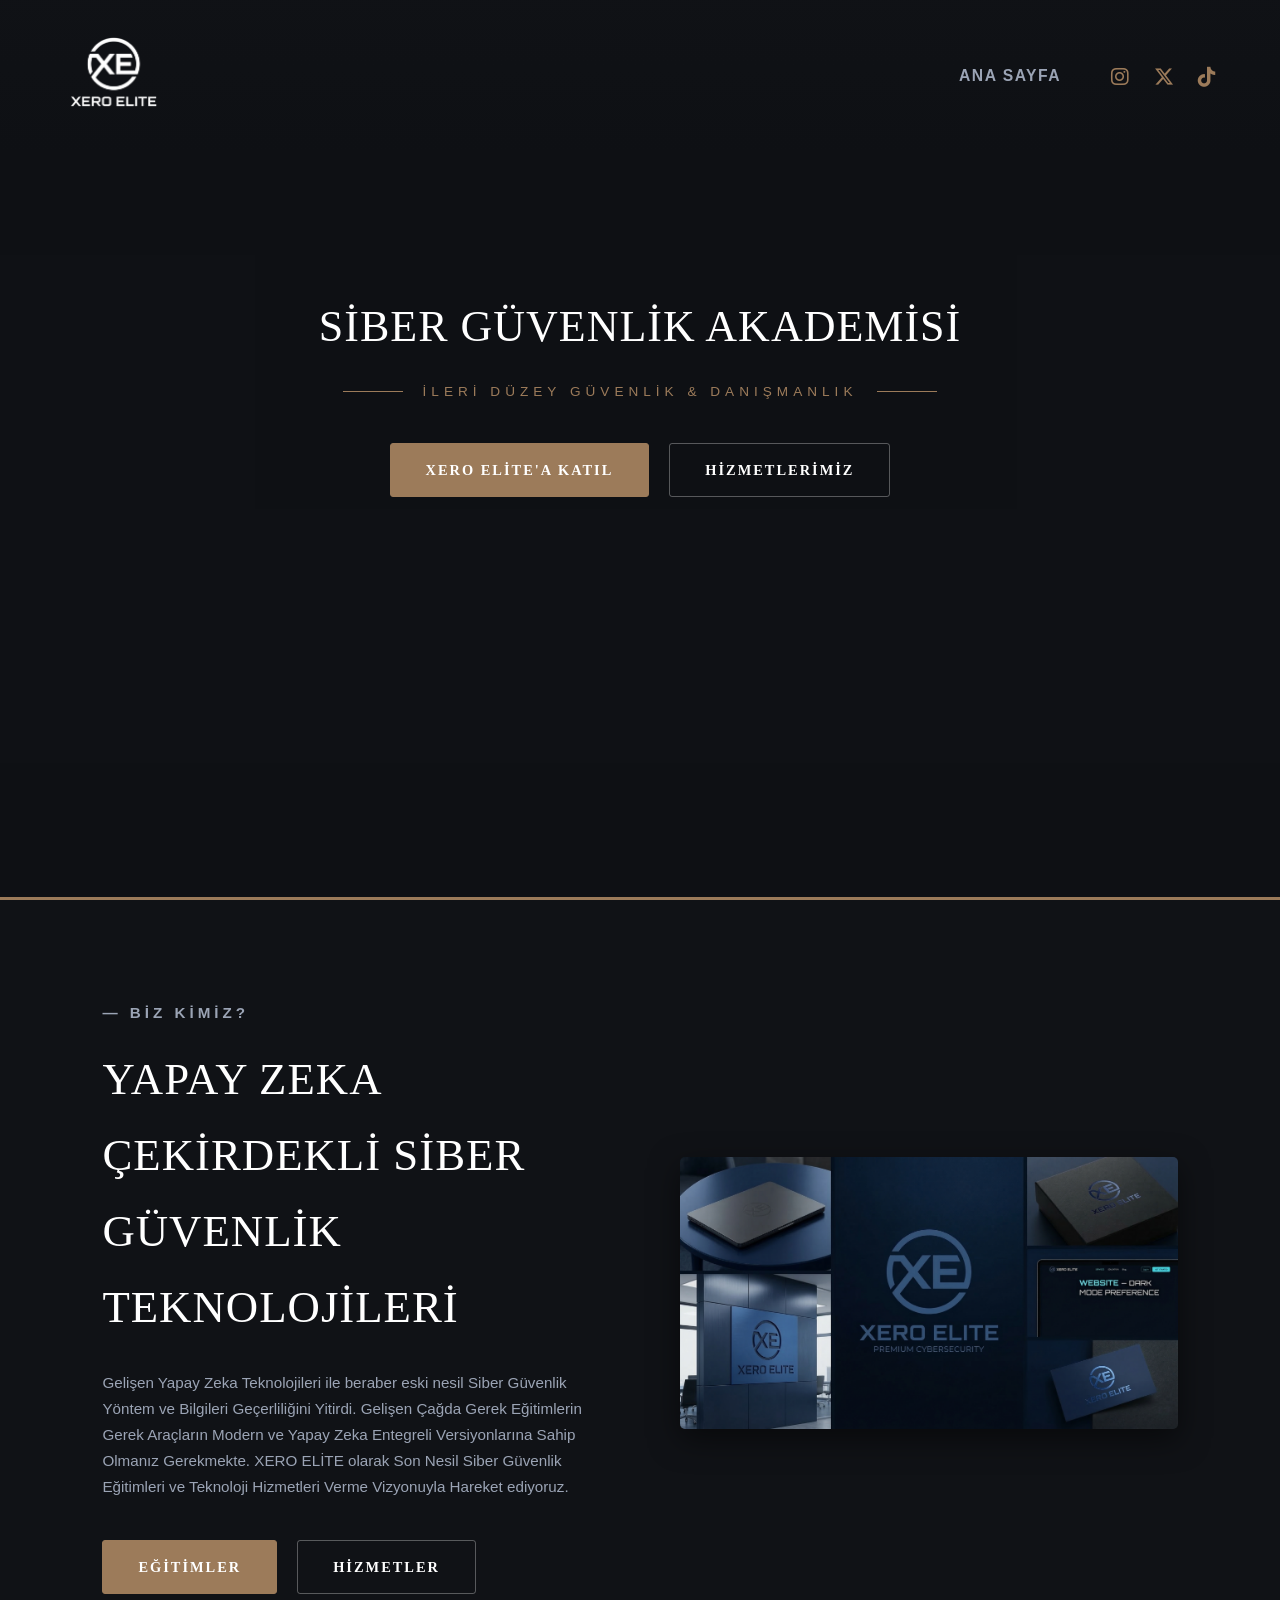
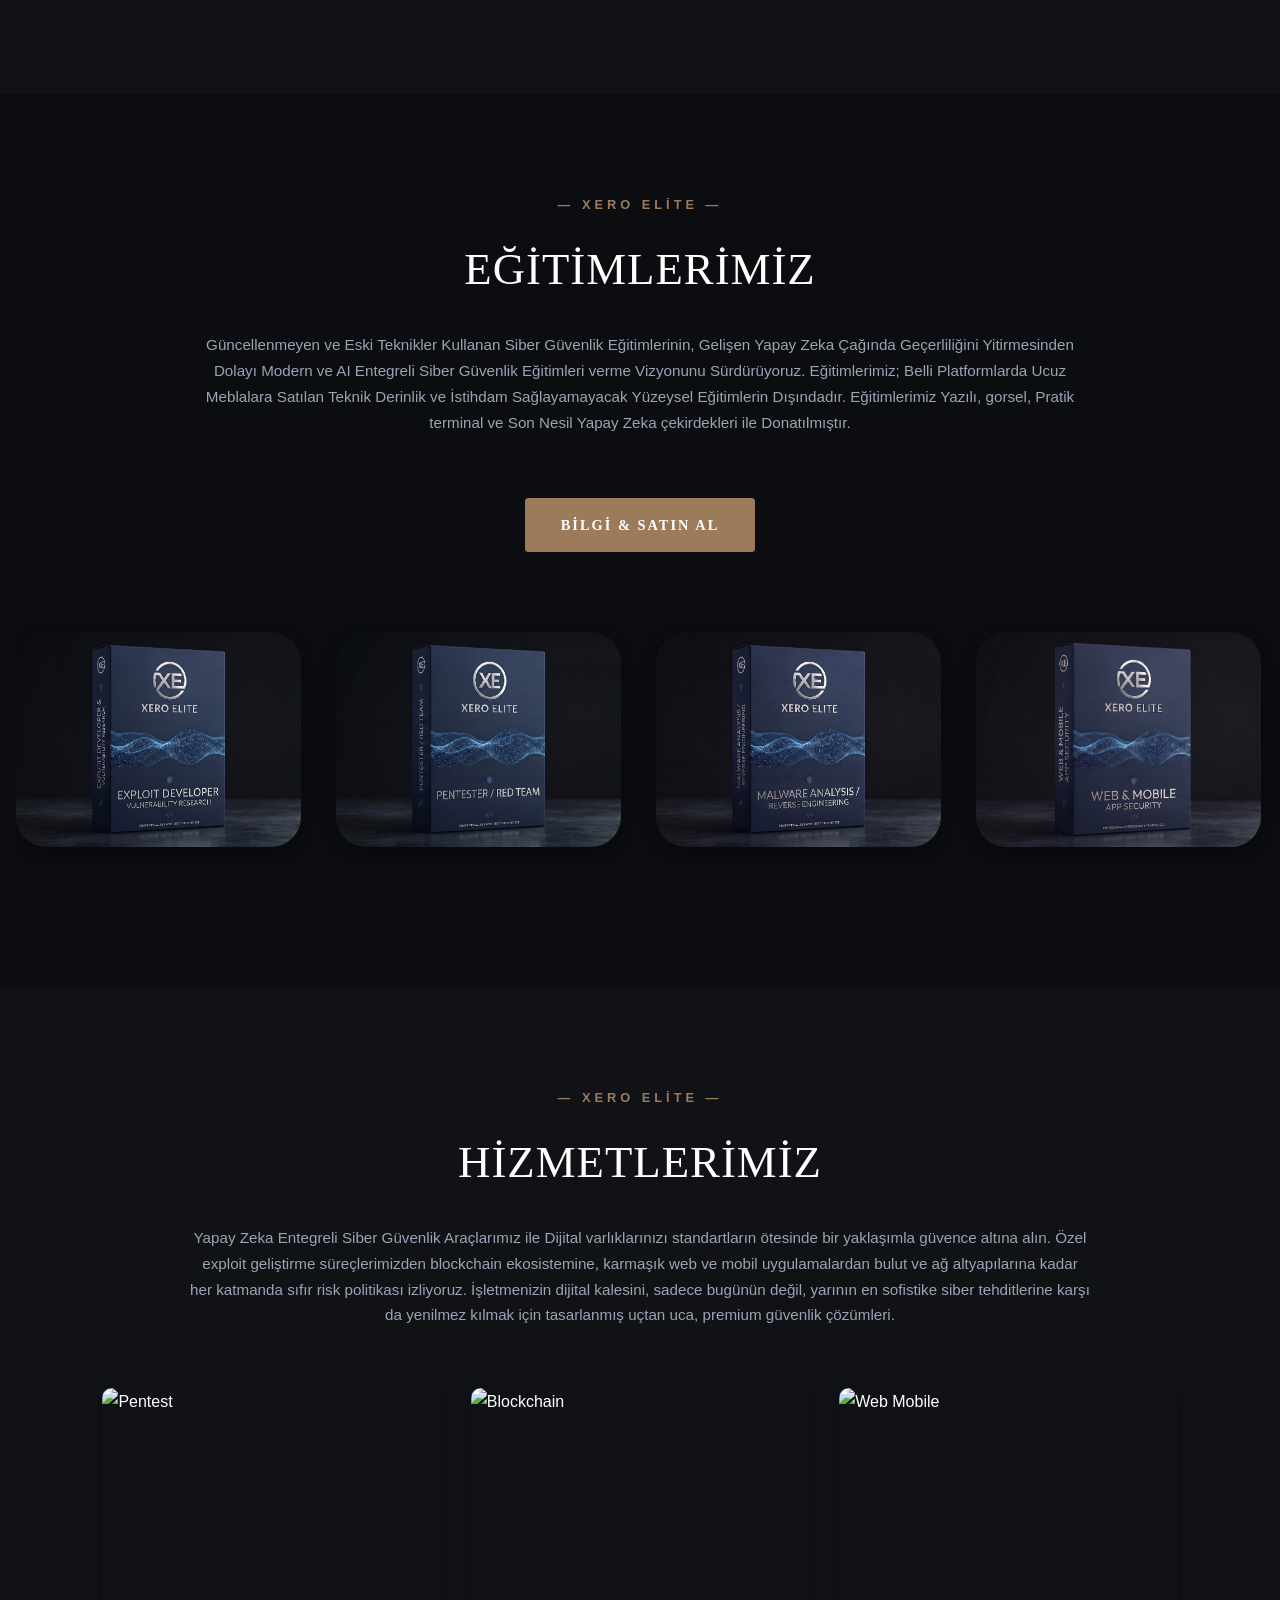
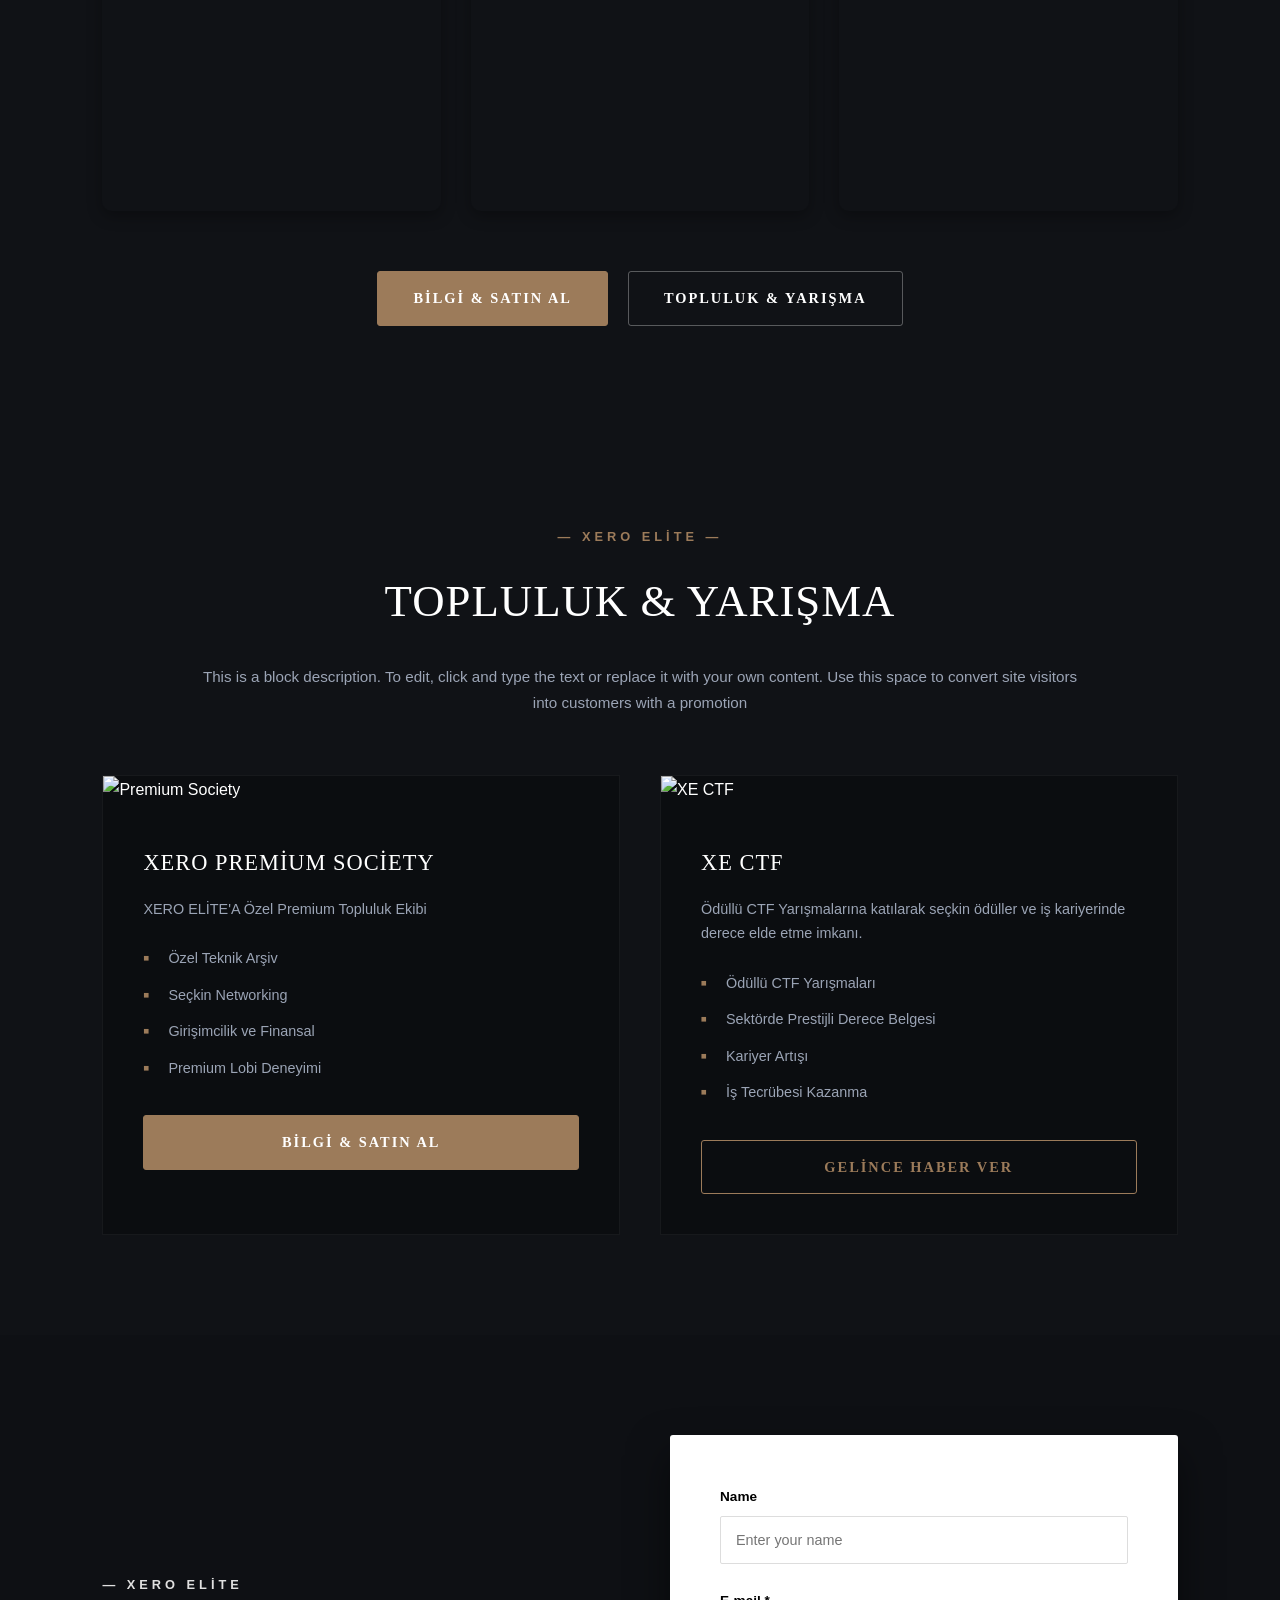
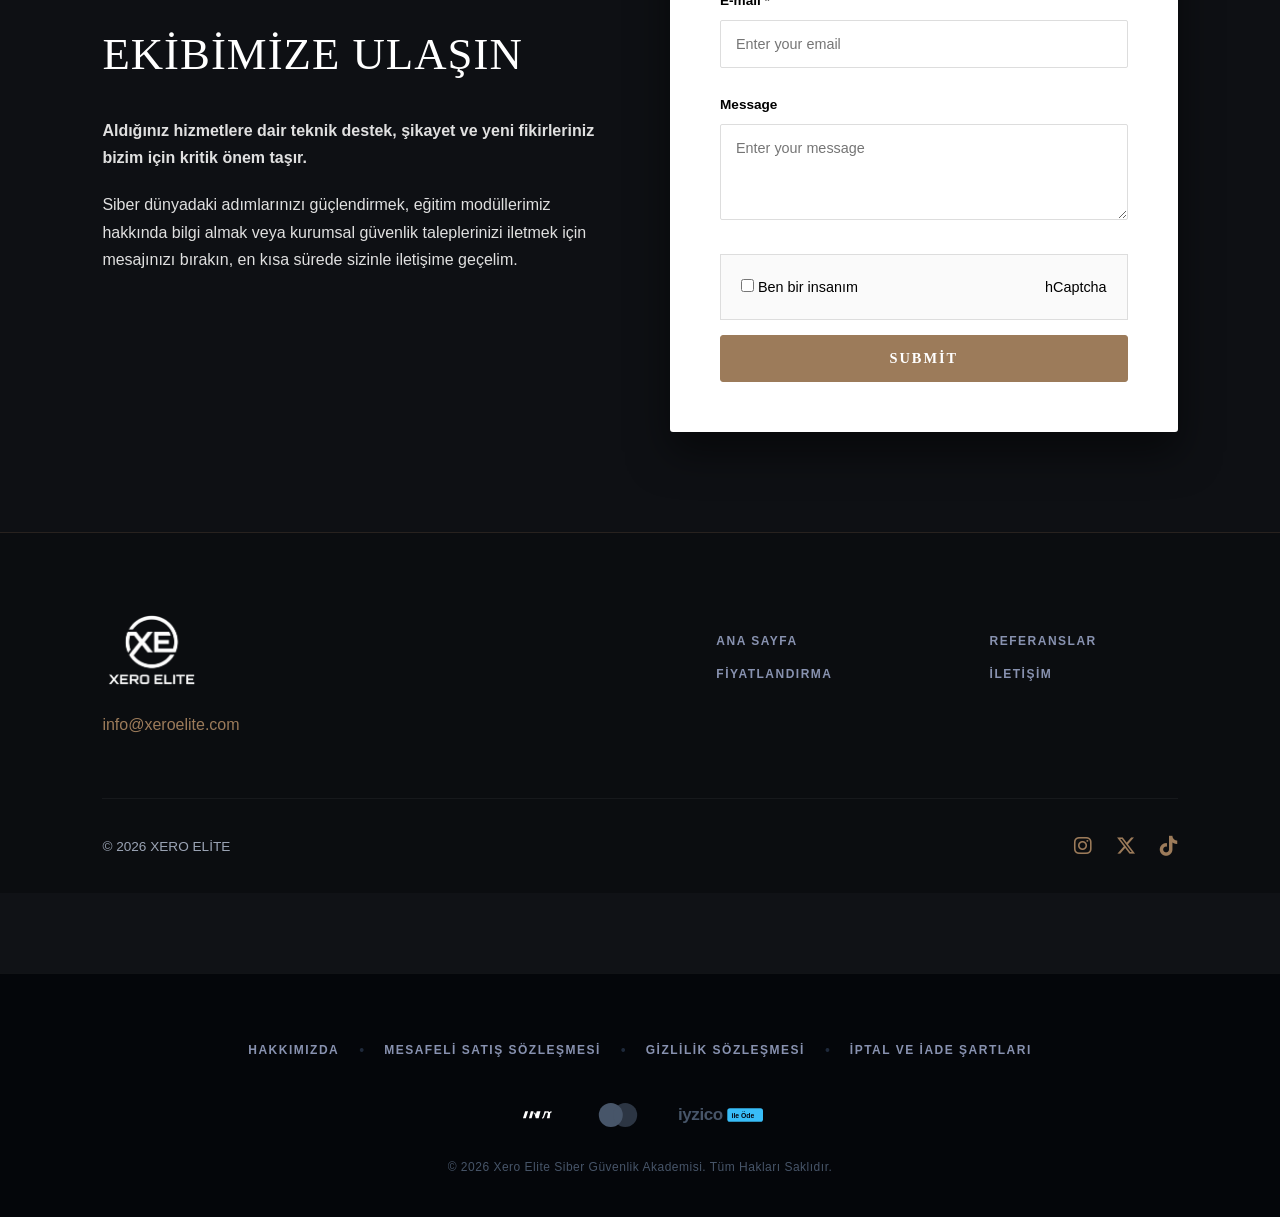
==== commit b2c80d7a: "index.html" ====
--- a/index.html
+++ b/index.html
@@ -274,9 +274,9 @@
         
         <!-- Asla Kırılmayacak İçten Gömülü, XSS Korumalı Vektör Logolar -->
         <div class="footer-logos">
-            <!-- Visa Logo - Kesin Çözüm -->
-<svg class="secure-logo" xmlns="http://www.w3.org/2000/svg" width="60" height="24" viewBox="0 0 24 8" style="fill: #64748b; vertical-align: middle;">
-    <path d="M2.5 1.5h1.2l-.8 5h-1.2l.8-5zm2.5 0h1.1l-.8 5h-1.1l.8-5zm2 0h1.1l-.8 5h-1.1l.8-5zm2 0h1.1l-.8 5h-1.1l.8-5zm2 0h1.1l-.8 5h-1.1l.8-5z"/>
+            <!-- Visa -->
+<svg class="secure-logo" xmlns="http://www.w3.org/2000/svg" viewBox="0 0 50 15" width="40" height="24">
+    <path fill="#ffffff" d="M12.6,2.7L9.8,11.5H6.2l2.8-8.8H12.6z M19.4,2.7l-2.4,8.8h-3.3l2.4-8.8H19.4z M23.5,2.7l-1.3,4.6l-0.3-2.1c-0.1-0.4-0.4-0.6-0.8-0.6h-2.4l0.1,0.5c0.6,0.2,1.3,0.5,1.8,0.9l1.6,5.7h3.6l2.3-8.8H23.5z M33.2,2.7l-1.6,5.7c-0.3,1.1-0.7,1.8-1.5,2.4l0.4,1.4c0.5-0.2,1-0.5,1.4-0.9c0.7-0.7,1-1.6,1.2-2.7l2.5-5.9H33.2z M41.8,2.7c-1.1,0-1.9,0.5-2.4,1.4c-0.5-0.9-1.3-1.4-2.4-1.4c-0.9,0-1.6,0.3-2.1,0.8l0.4,1.4c0.3-0.3,0.7-0.5,1.1-0.5c0.6,0,1,0.3,1.1,0.9c0,0.1,0,0.2,0,0.3L36,11.5h3.6l0.6-5.8c0.1-0.6,0.3-0.9,0.7-0.9c0.2,0,0.4,0.1,0.6,0.2L42.1,2.7z"/>
 </svg>
 
             <!-- MasterCard -->
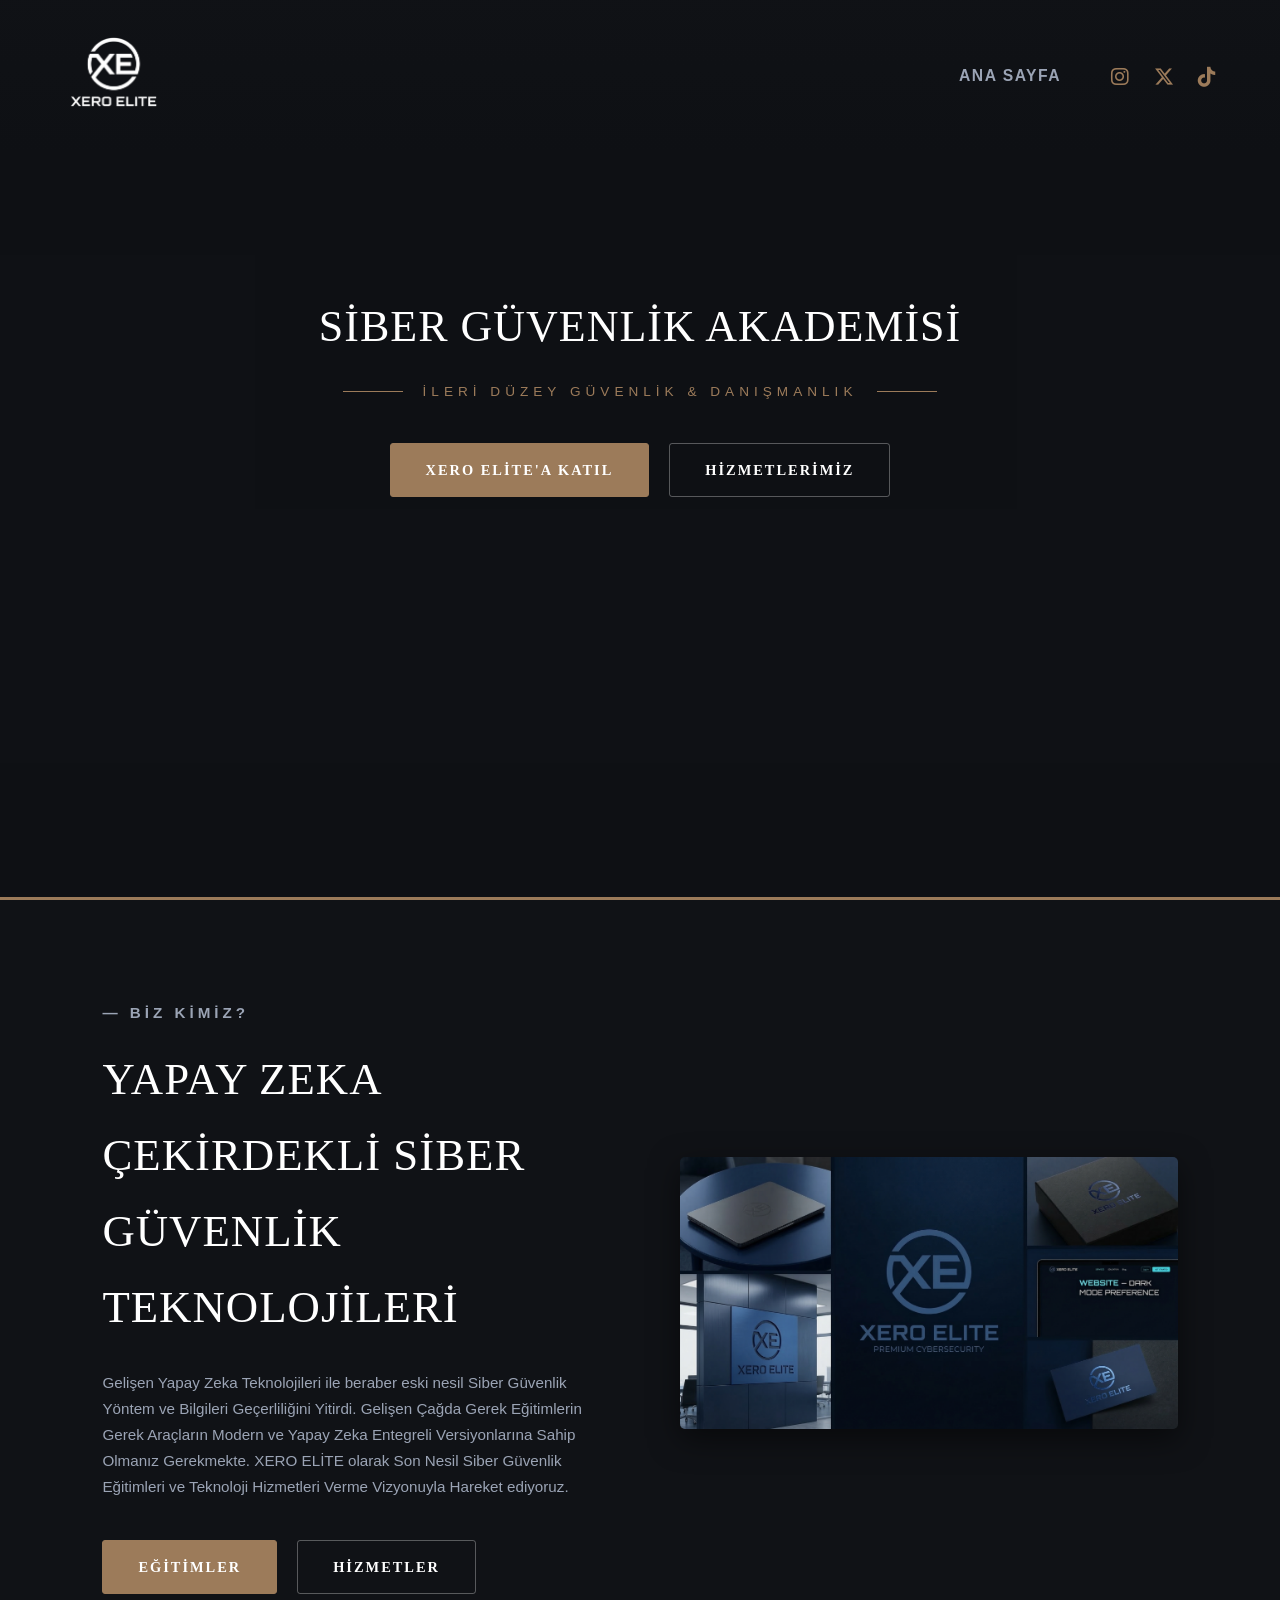
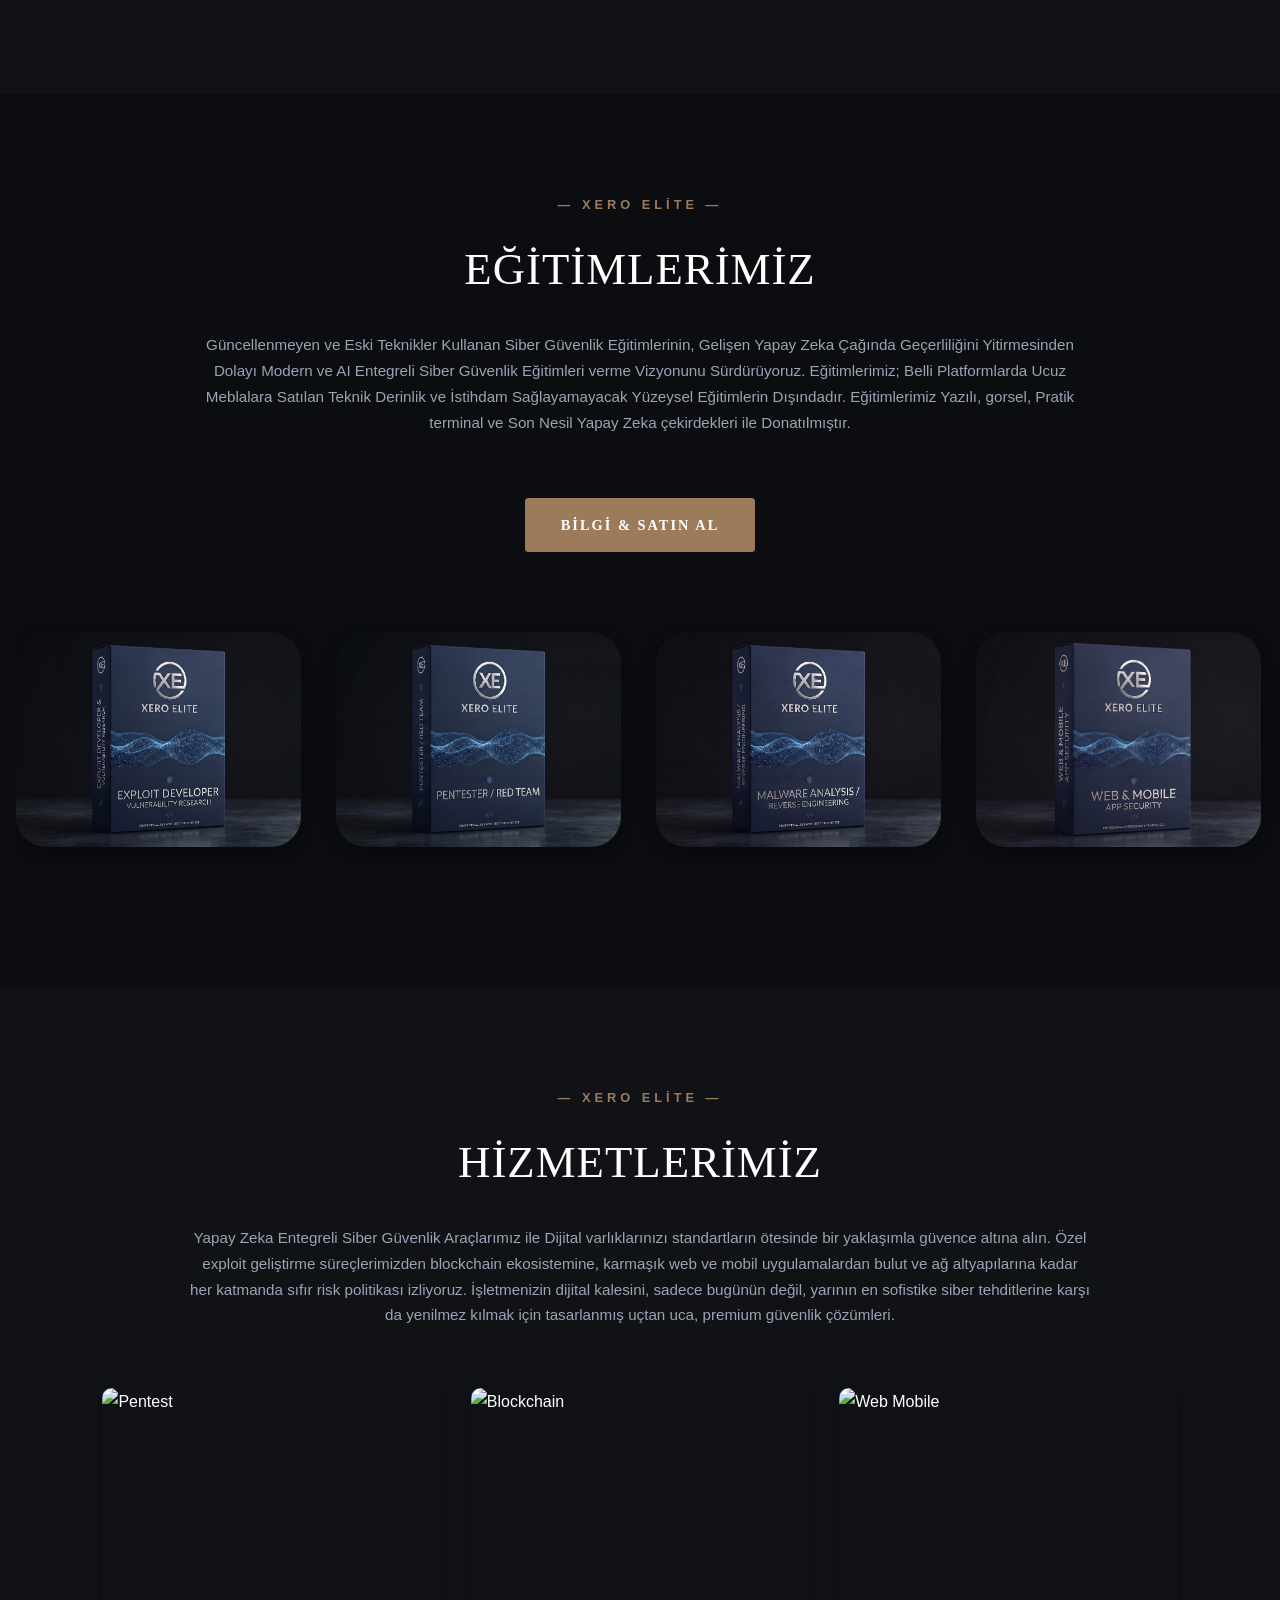
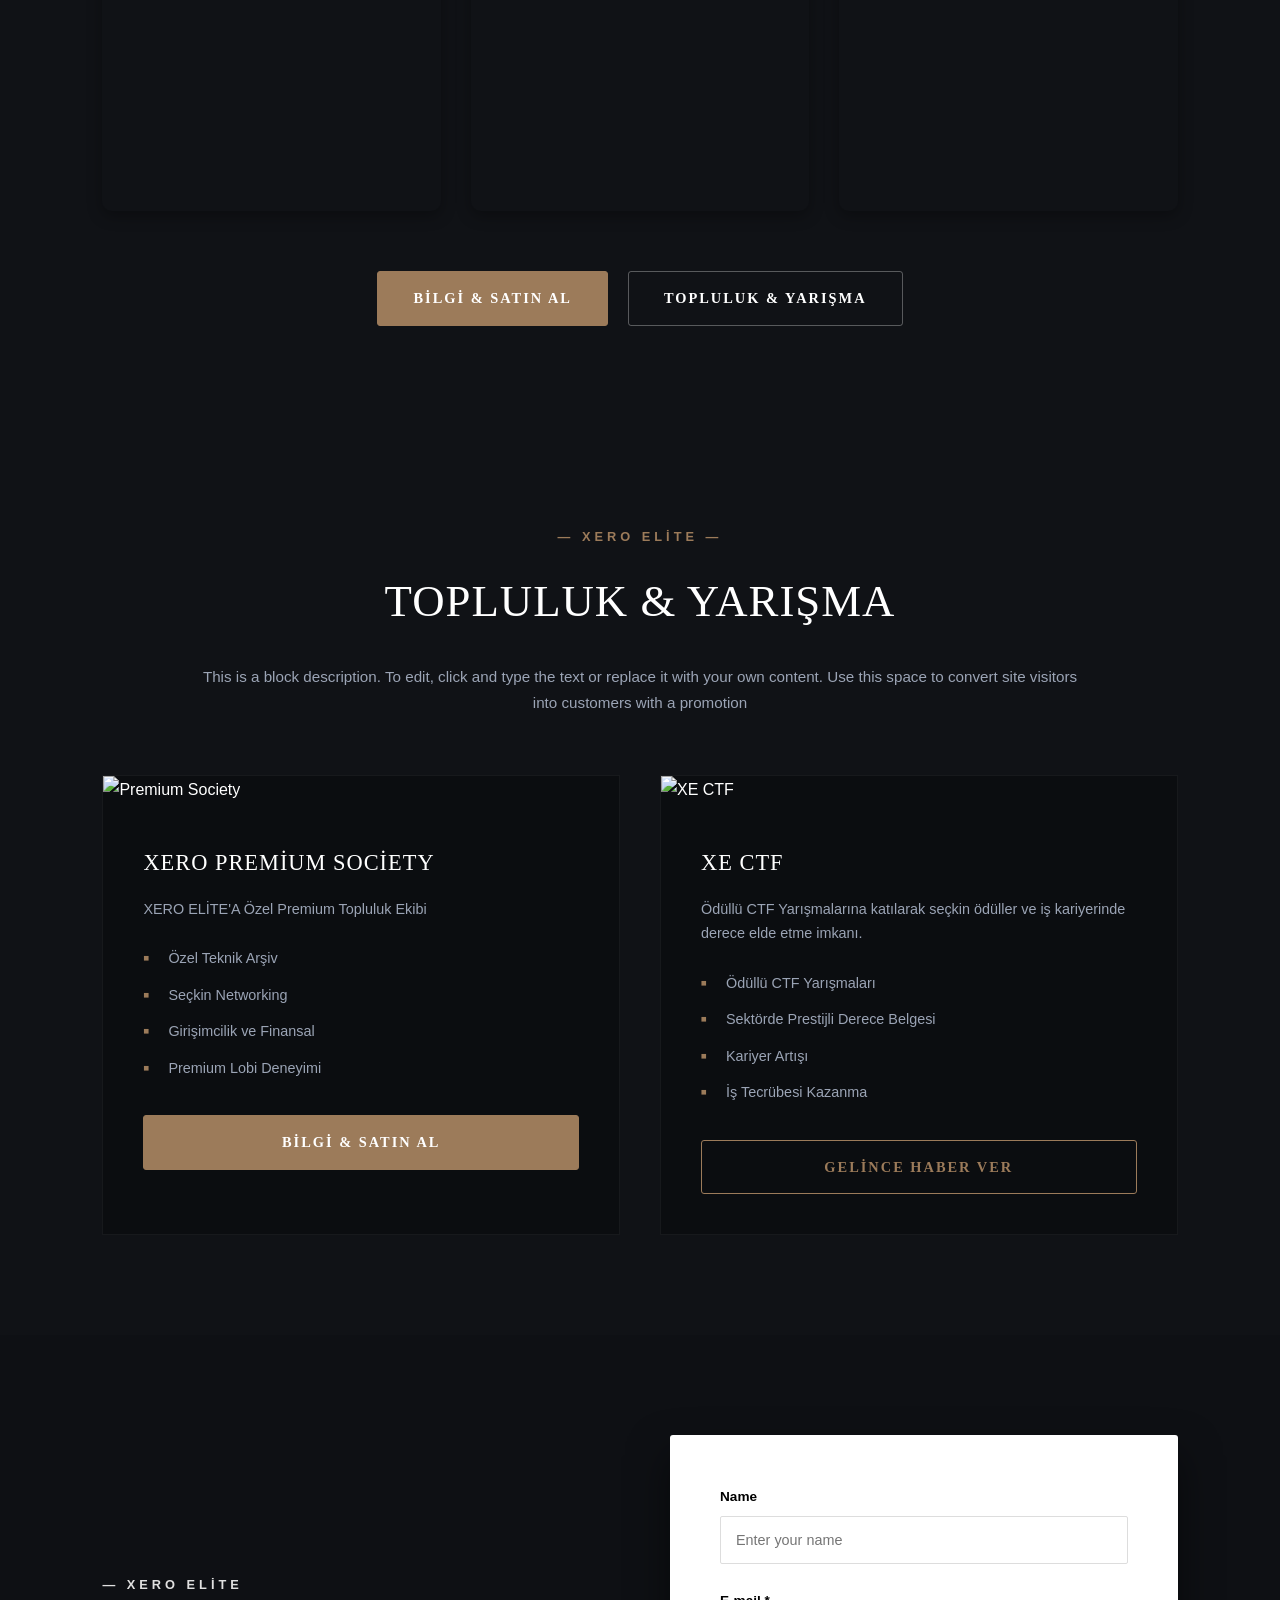
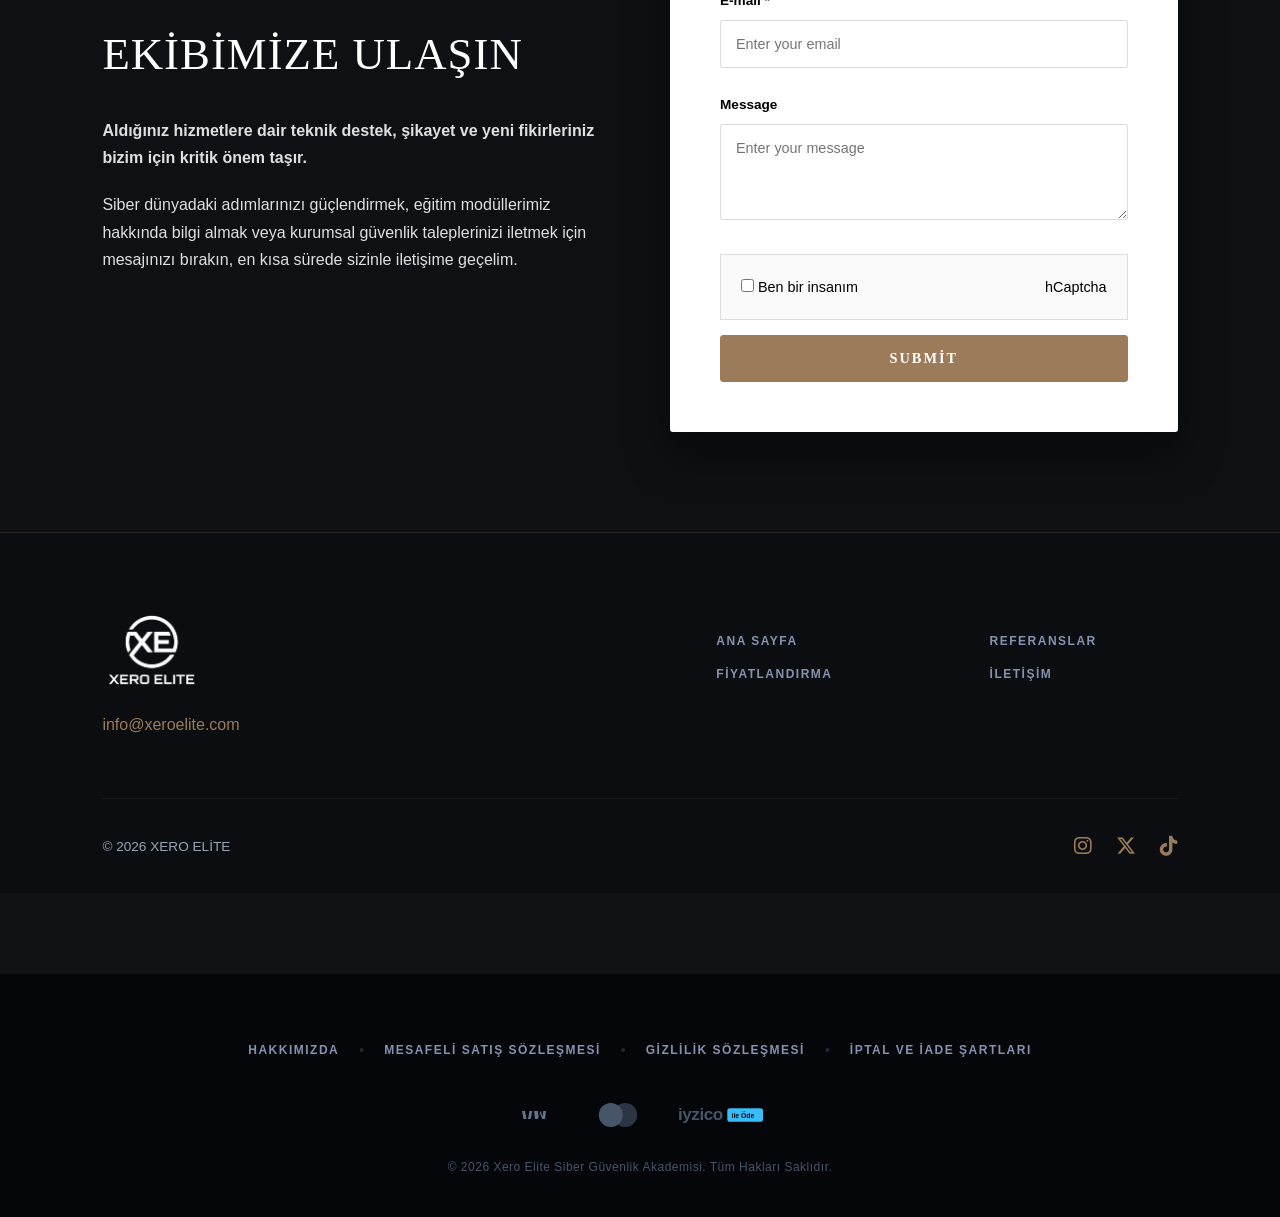
==== commit 513139bb: "index.html" ====
--- a/index.html
+++ b/index.html
@@ -274,9 +274,9 @@
         
         <!-- Asla Kırılmayacak İçten Gömülü, XSS Korumalı Vektör Logolar -->
         <div class="footer-logos">
-            <!-- Visa -->
-<svg class="secure-logo" xmlns="http://www.w3.org/2000/svg" viewBox="0 0 50 15" width="40" height="24">
-    <path fill="#ffffff" d="M12.6,2.7L9.8,11.5H6.2l2.8-8.8H12.6z M19.4,2.7l-2.4,8.8h-3.3l2.4-8.8H19.4z M23.5,2.7l-1.3,4.6l-0.3-2.1c-0.1-0.4-0.4-0.6-0.8-0.6h-2.4l0.1,0.5c0.6,0.2,1.3,0.5,1.8,0.9l1.6,5.7h3.6l2.3-8.8H23.5z M33.2,2.7l-1.6,5.7c-0.3,1.1-0.7,1.8-1.5,2.4l0.4,1.4c0.5-0.2,1-0.5,1.4-0.9c0.7-0.7,1-1.6,1.2-2.7l2.5-5.9H33.2z M41.8,2.7c-1.1,0-1.9,0.5-2.4,1.4c-0.5-0.9-1.3-1.4-2.4-1.4c-0.9,0-1.6,0.3-2.1,0.8l0.4,1.4c0.3-0.3,0.7-0.5,1.1-0.5c0.6,0,1,0.3,1.1,0.9c0,0.1,0,0.2,0,0.3L36,11.5h3.6l0.6-5.8c0.1-0.6,0.3-0.9,0.7-0.9c0.2,0,0.4,0.1,0.6,0.2L42.1,2.7z"/>
+            <!-- Visa - Kusursuz Hizalama -->
+<svg class="secure-logo" xmlns="http://www.w3.org/2000/svg" width="40" height="24" viewBox="0 0 40 24" style="fill: #64748b; vertical-align: middle;">
+    <path d="M4 8l1.5 8h3L7 8H4zm7.5 0l-1.5 8h2.8l1.5-8h-2.8zm11 0l-2.2 5.5-.4-5.5H16l1 8h2.8l2.2-6 2.2 6H27l1-8h-2.8l-.4 5.5-2.2-5.5h-2.9z"/>
 </svg>
 
             <!-- MasterCard -->
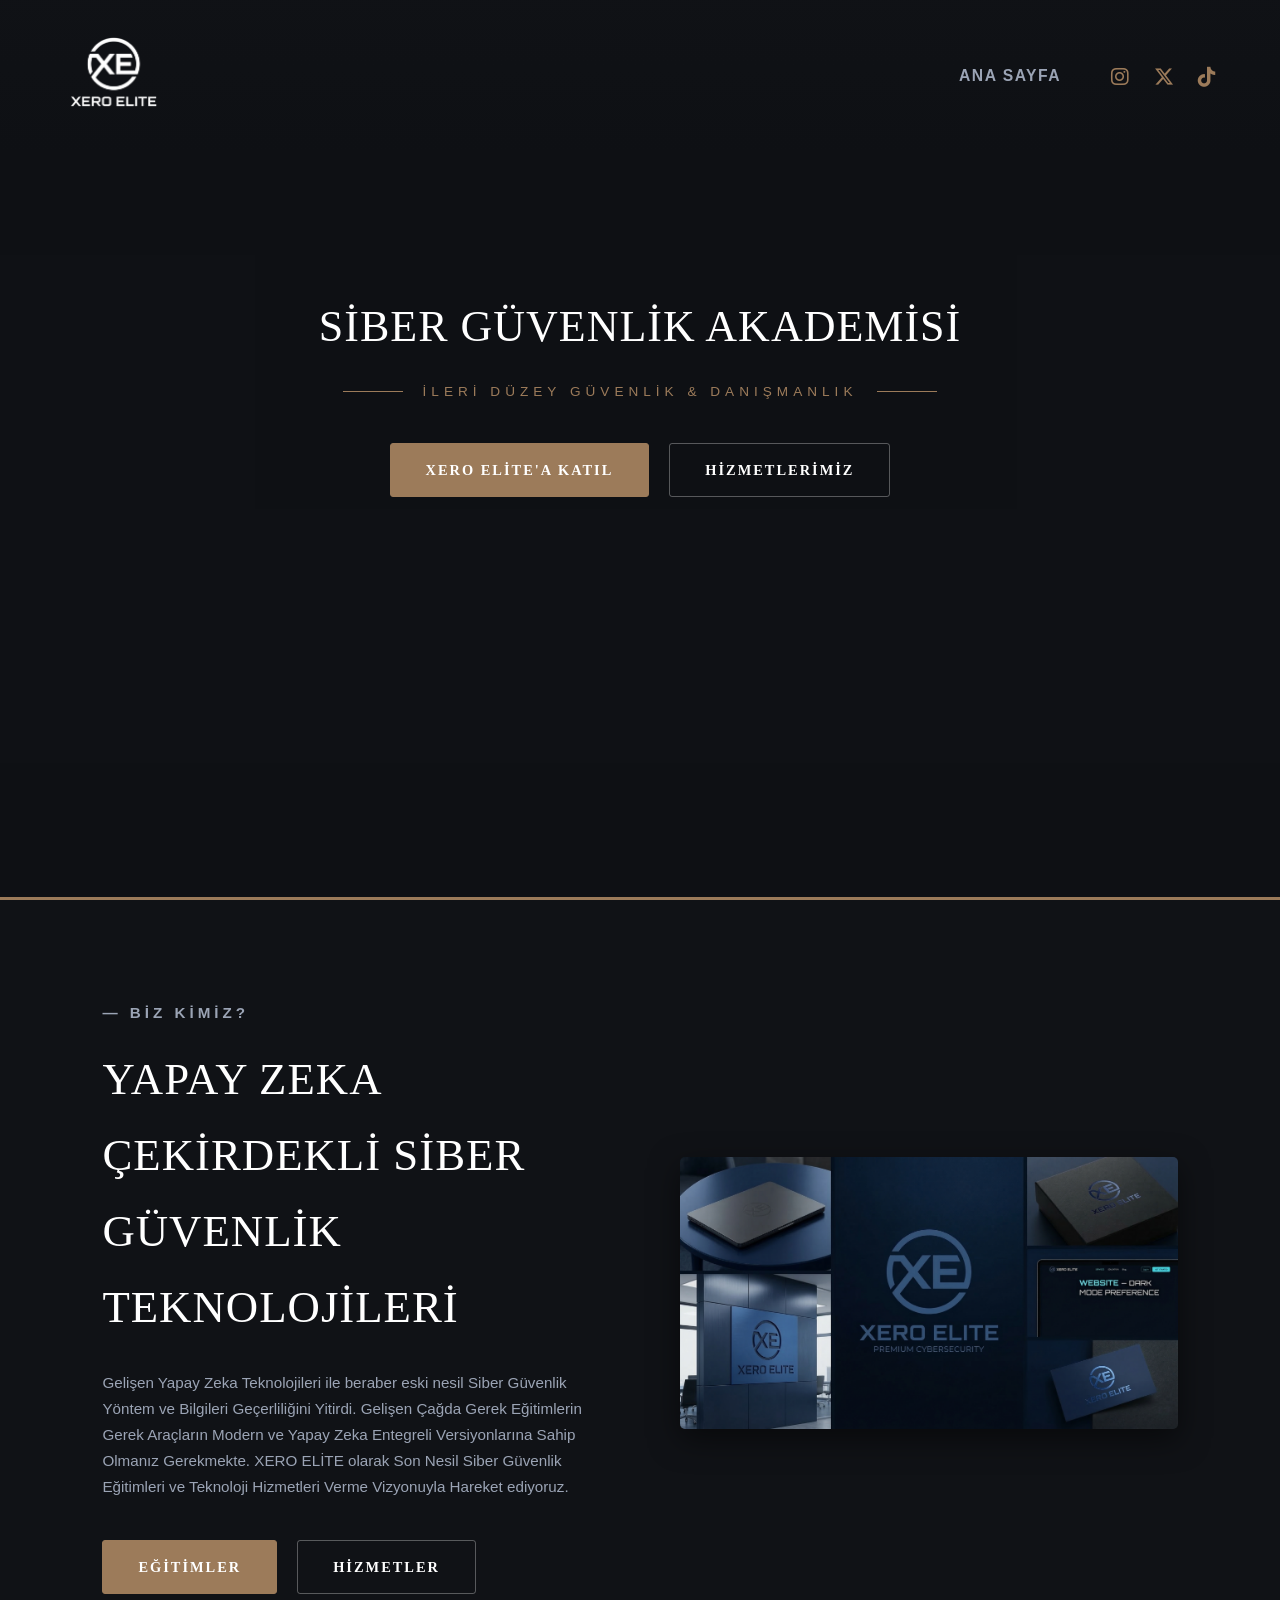
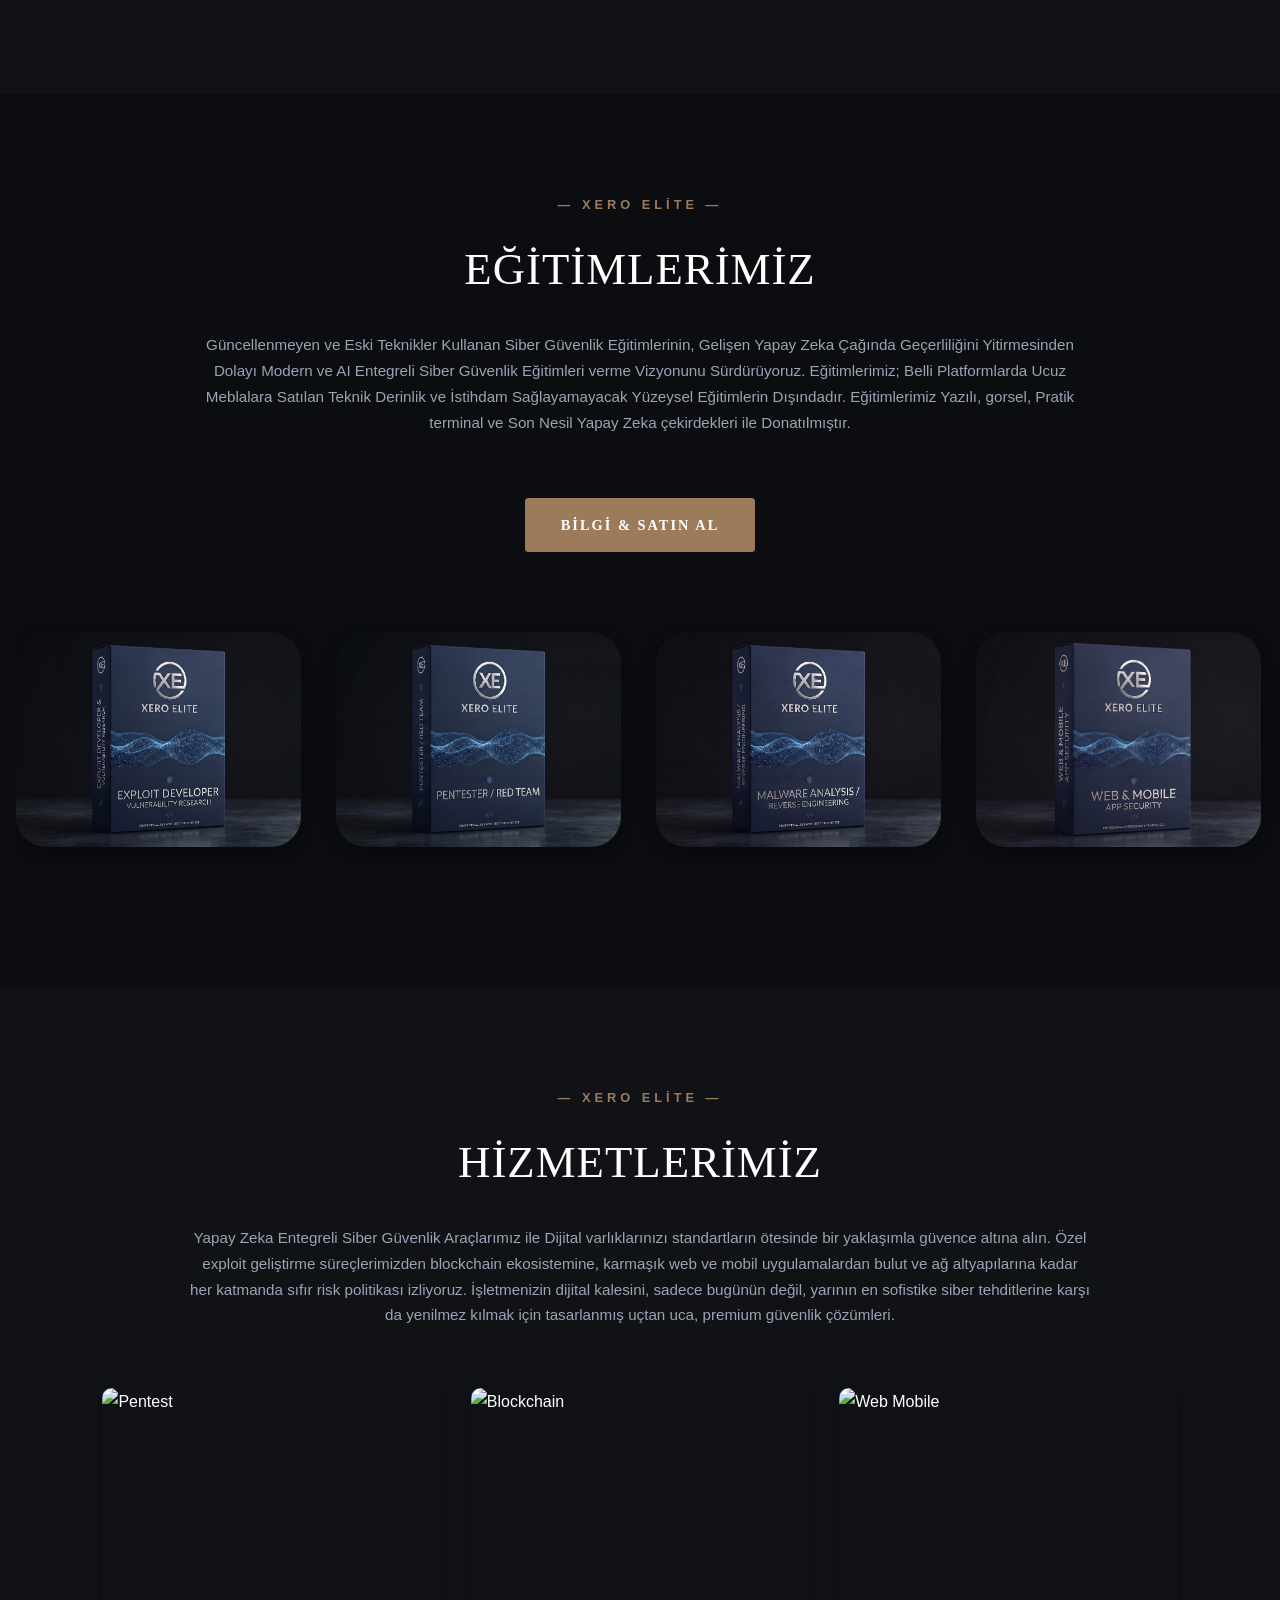
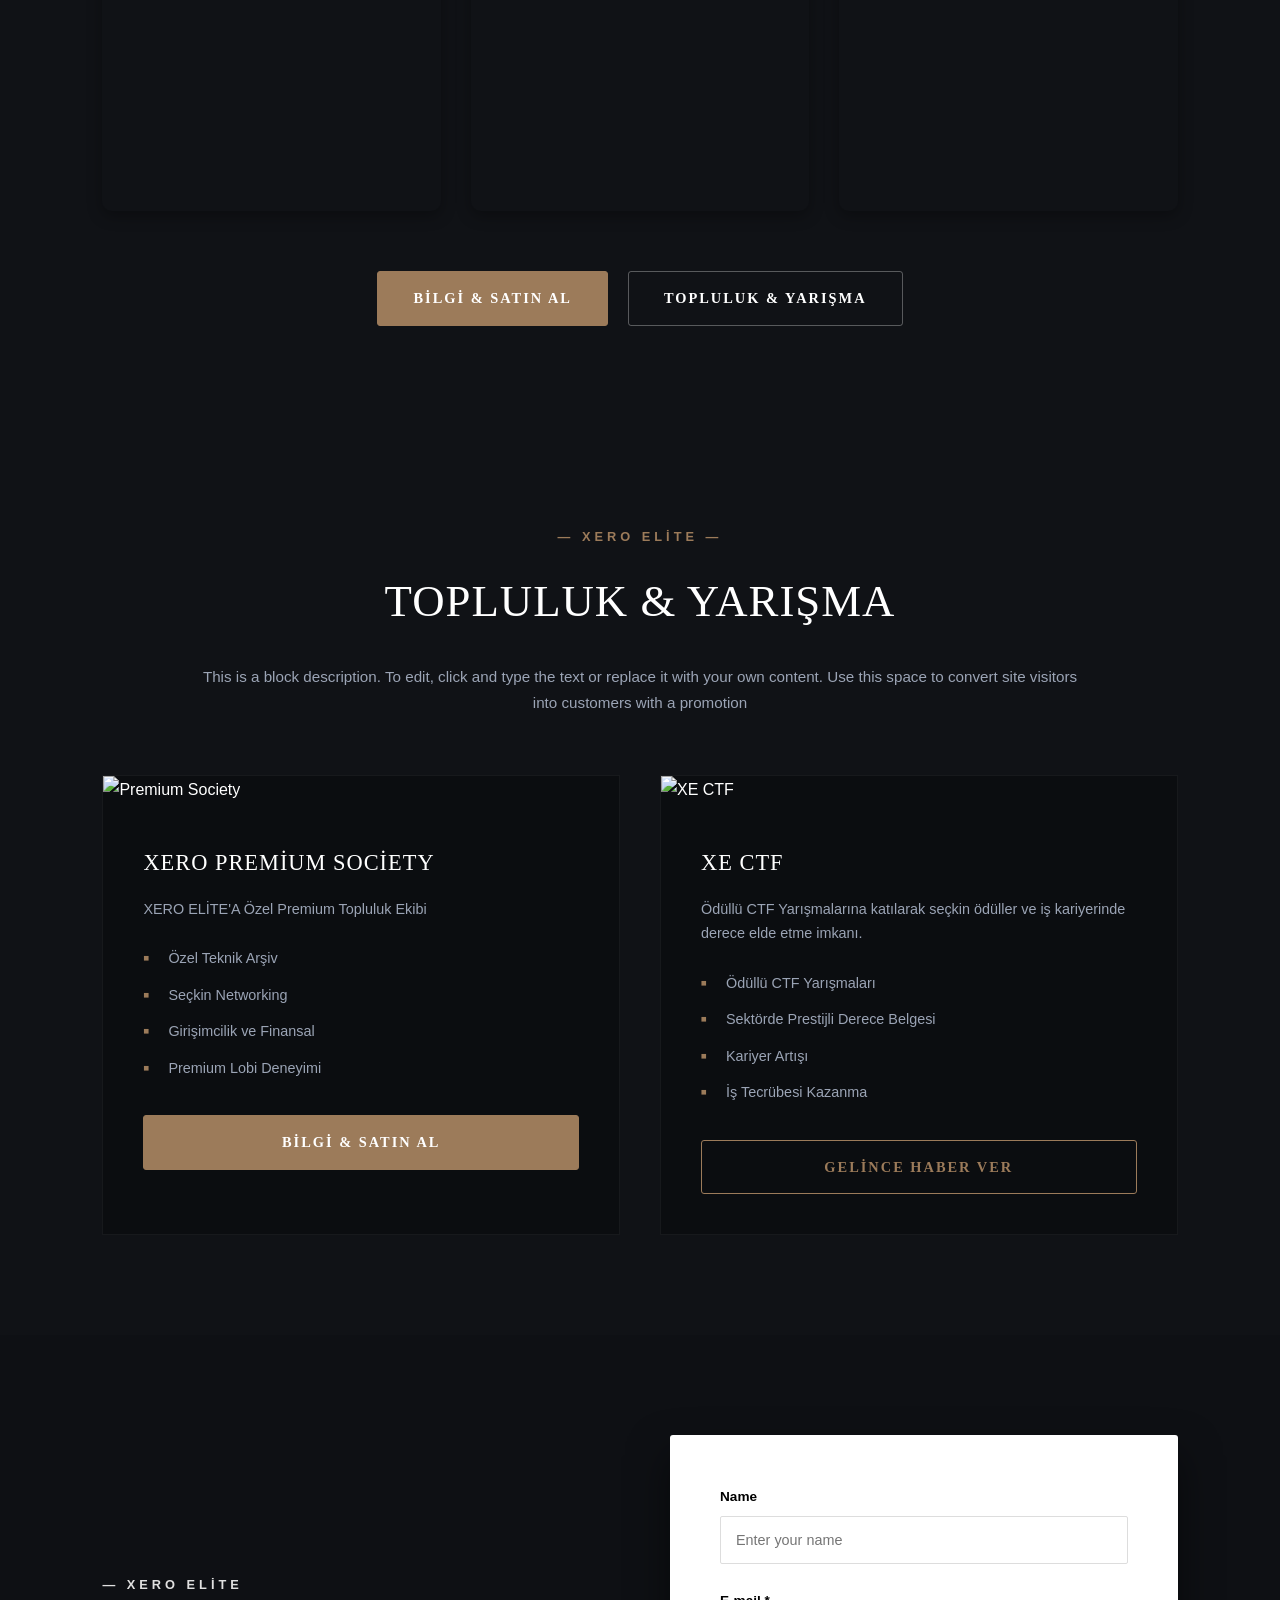
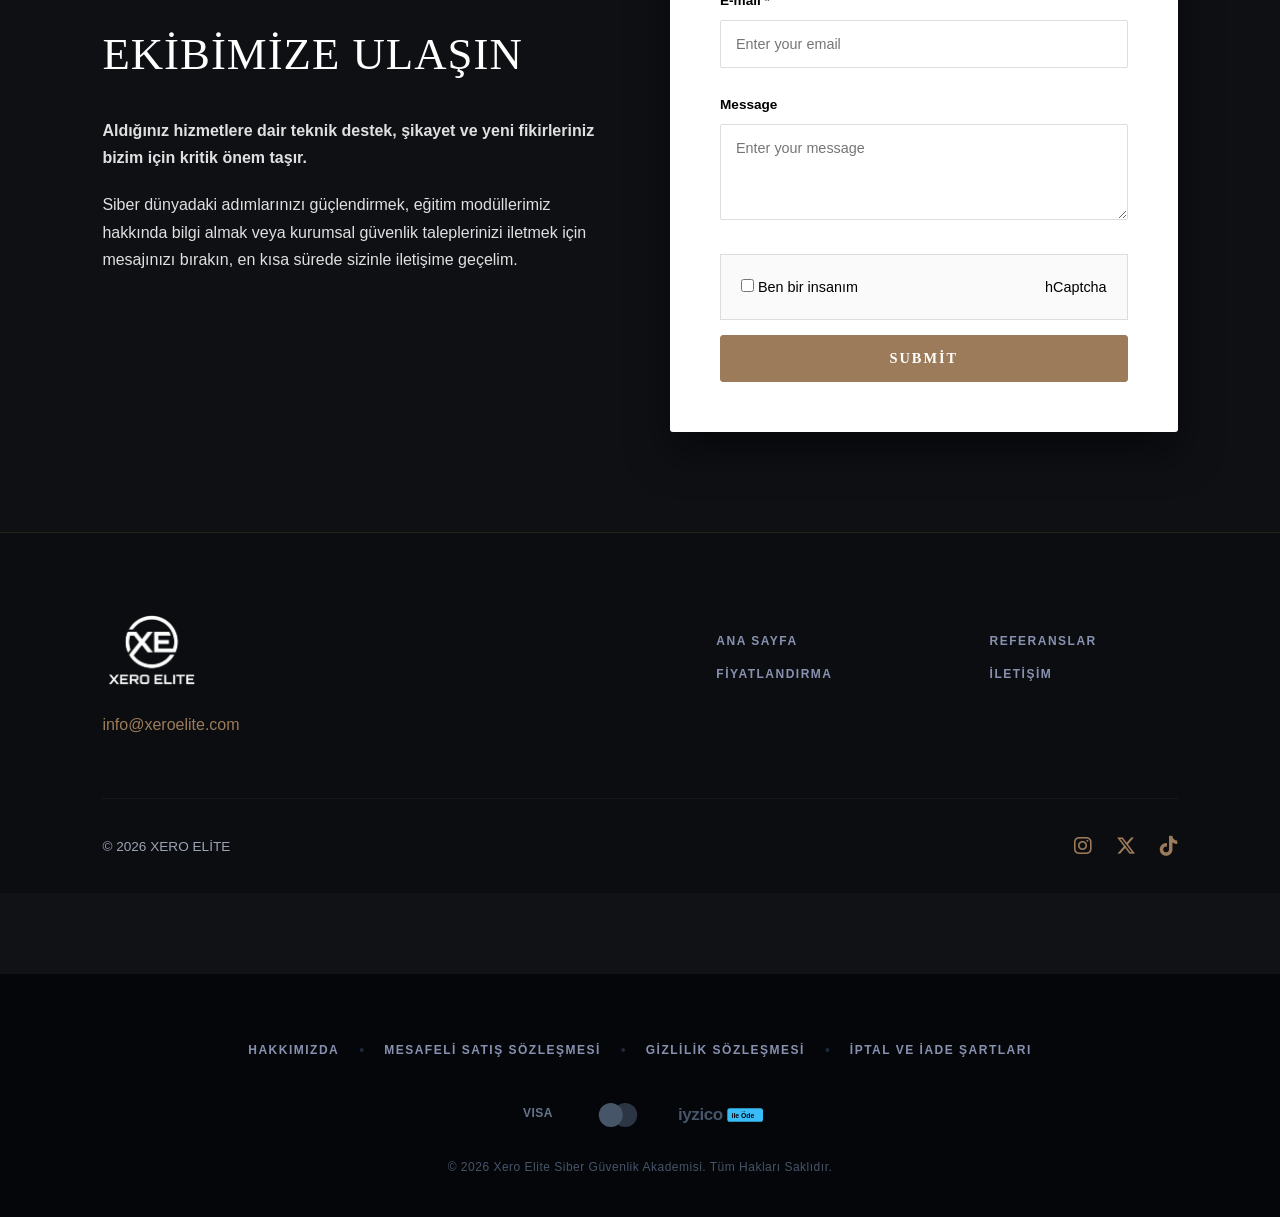
==== commit e32d8f5f: "index.html" ====
--- a/index.html
+++ b/index.html
@@ -274,9 +274,10 @@
         
         <!-- Asla Kırılmayacak İçten Gömülü, XSS Korumalı Vektör Logolar -->
         <div class="footer-logos">
-            <!-- Visa - Kusursuz Hizalama -->
-<svg class="secure-logo" xmlns="http://www.w3.org/2000/svg" width="40" height="24" viewBox="0 0 40 24" style="fill: #64748b; vertical-align: middle;">
-    <path d="M4 8l1.5 8h3L7 8H4zm7.5 0l-1.5 8h2.8l1.5-8h-2.8zm11 0l-2.2 5.5-.4-5.5H16l1 8h2.8l2.2-6 2.2 6H27l1-8h-2.8l-.4 5.5-2.2-5.5h-2.9z"/>
+            <!-- Visa - En Sade Versiyon -->
+<svg class="secure-logo" xmlns="http://www.w3.org/2000/svg" width="40" height="24" viewBox="0 0 40 24" style="vertical-align: middle;">
+    <rect width="40" height="24" fill="none"/>
+    <text x="50%" y="60%" font-family="Arial, sans-serif" font-weight="bold" font-size="12" fill="#64748b" text-anchor="middle" letter-spacing="0.5">VISA</text>
 </svg>
 
             <!-- MasterCard -->
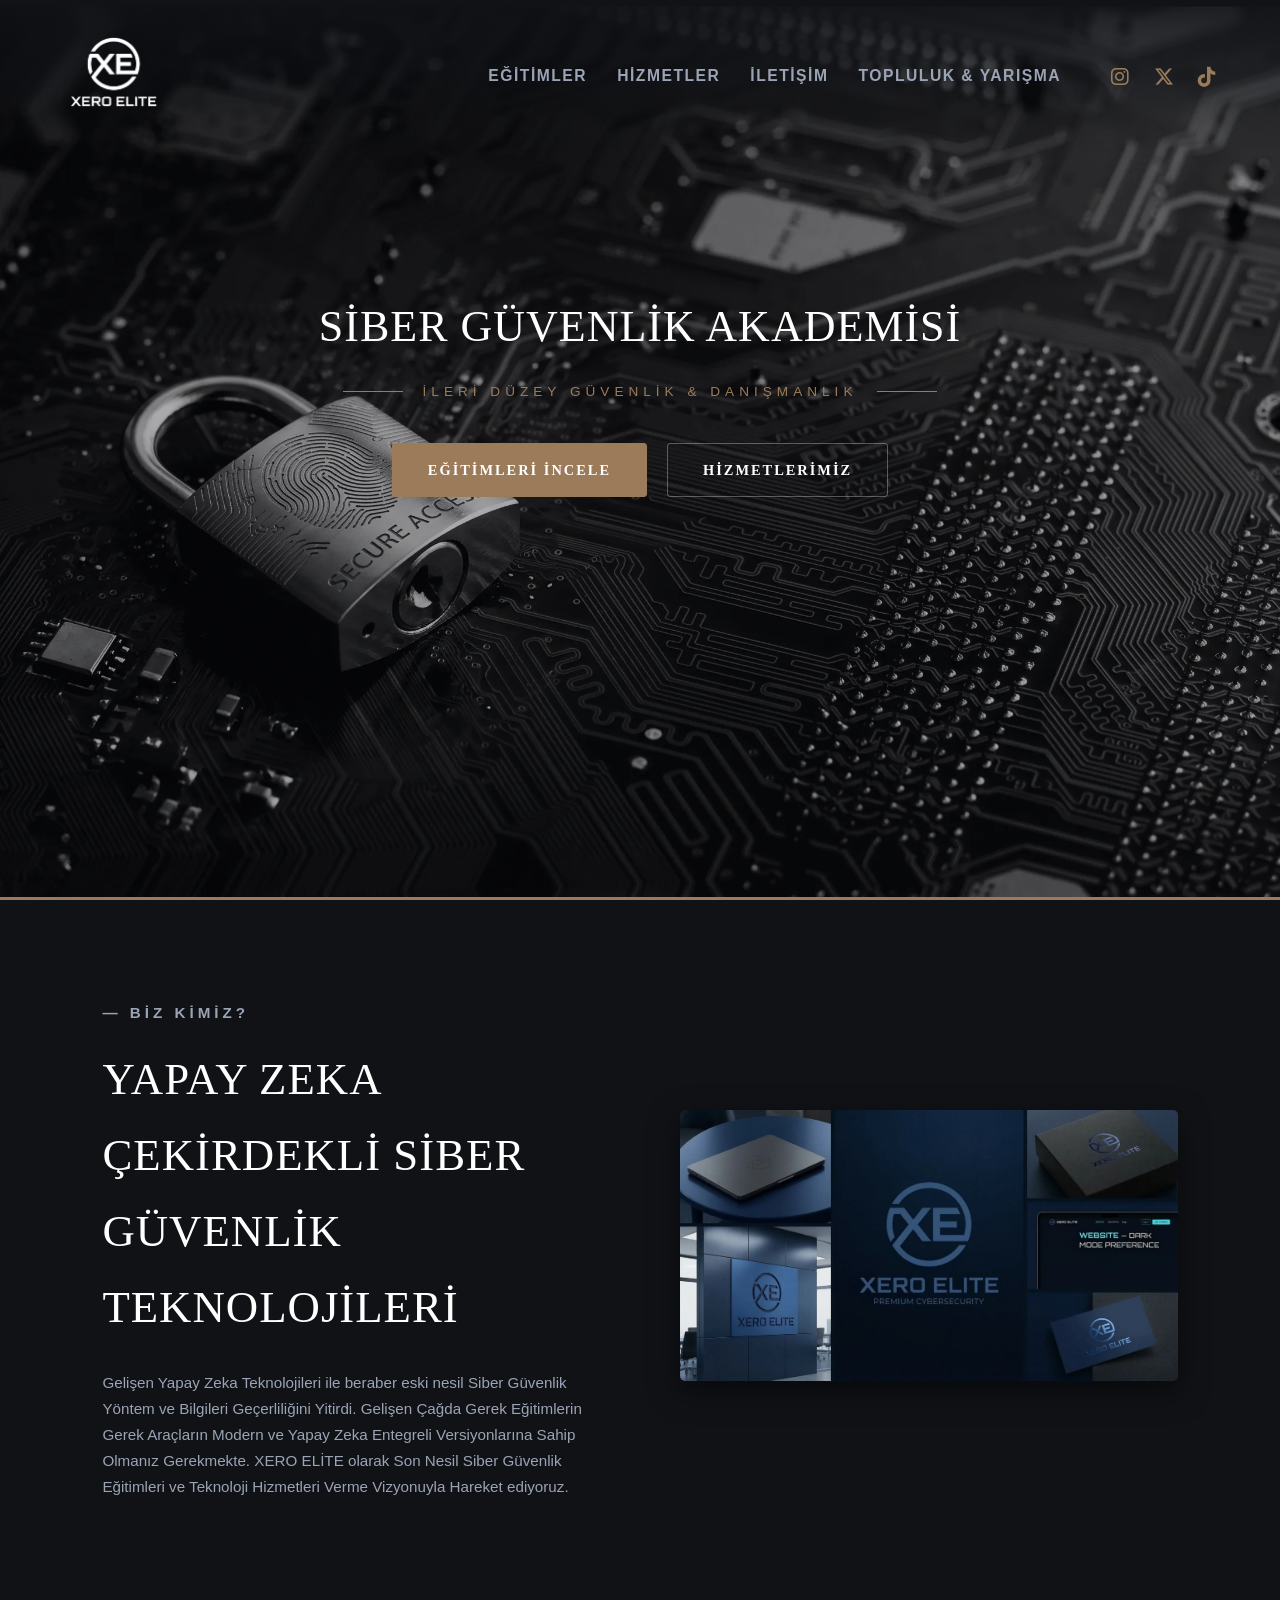
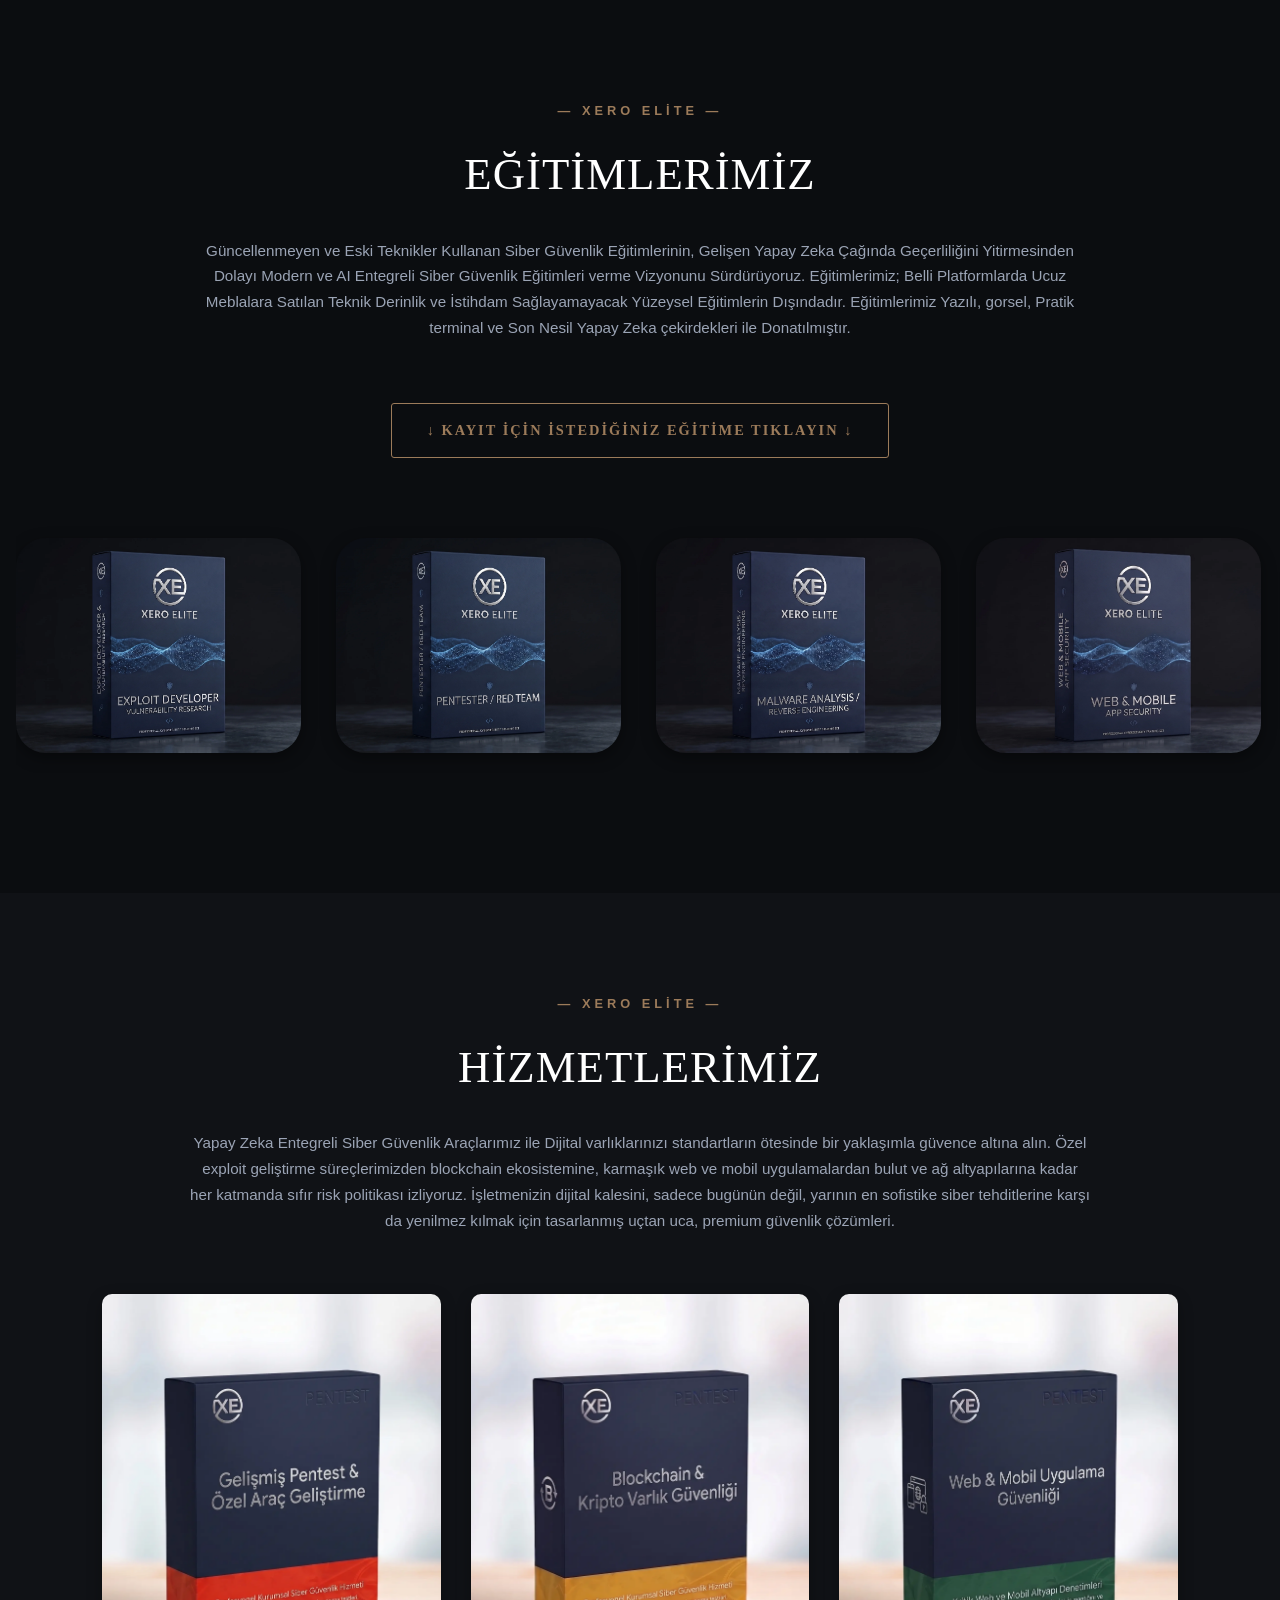
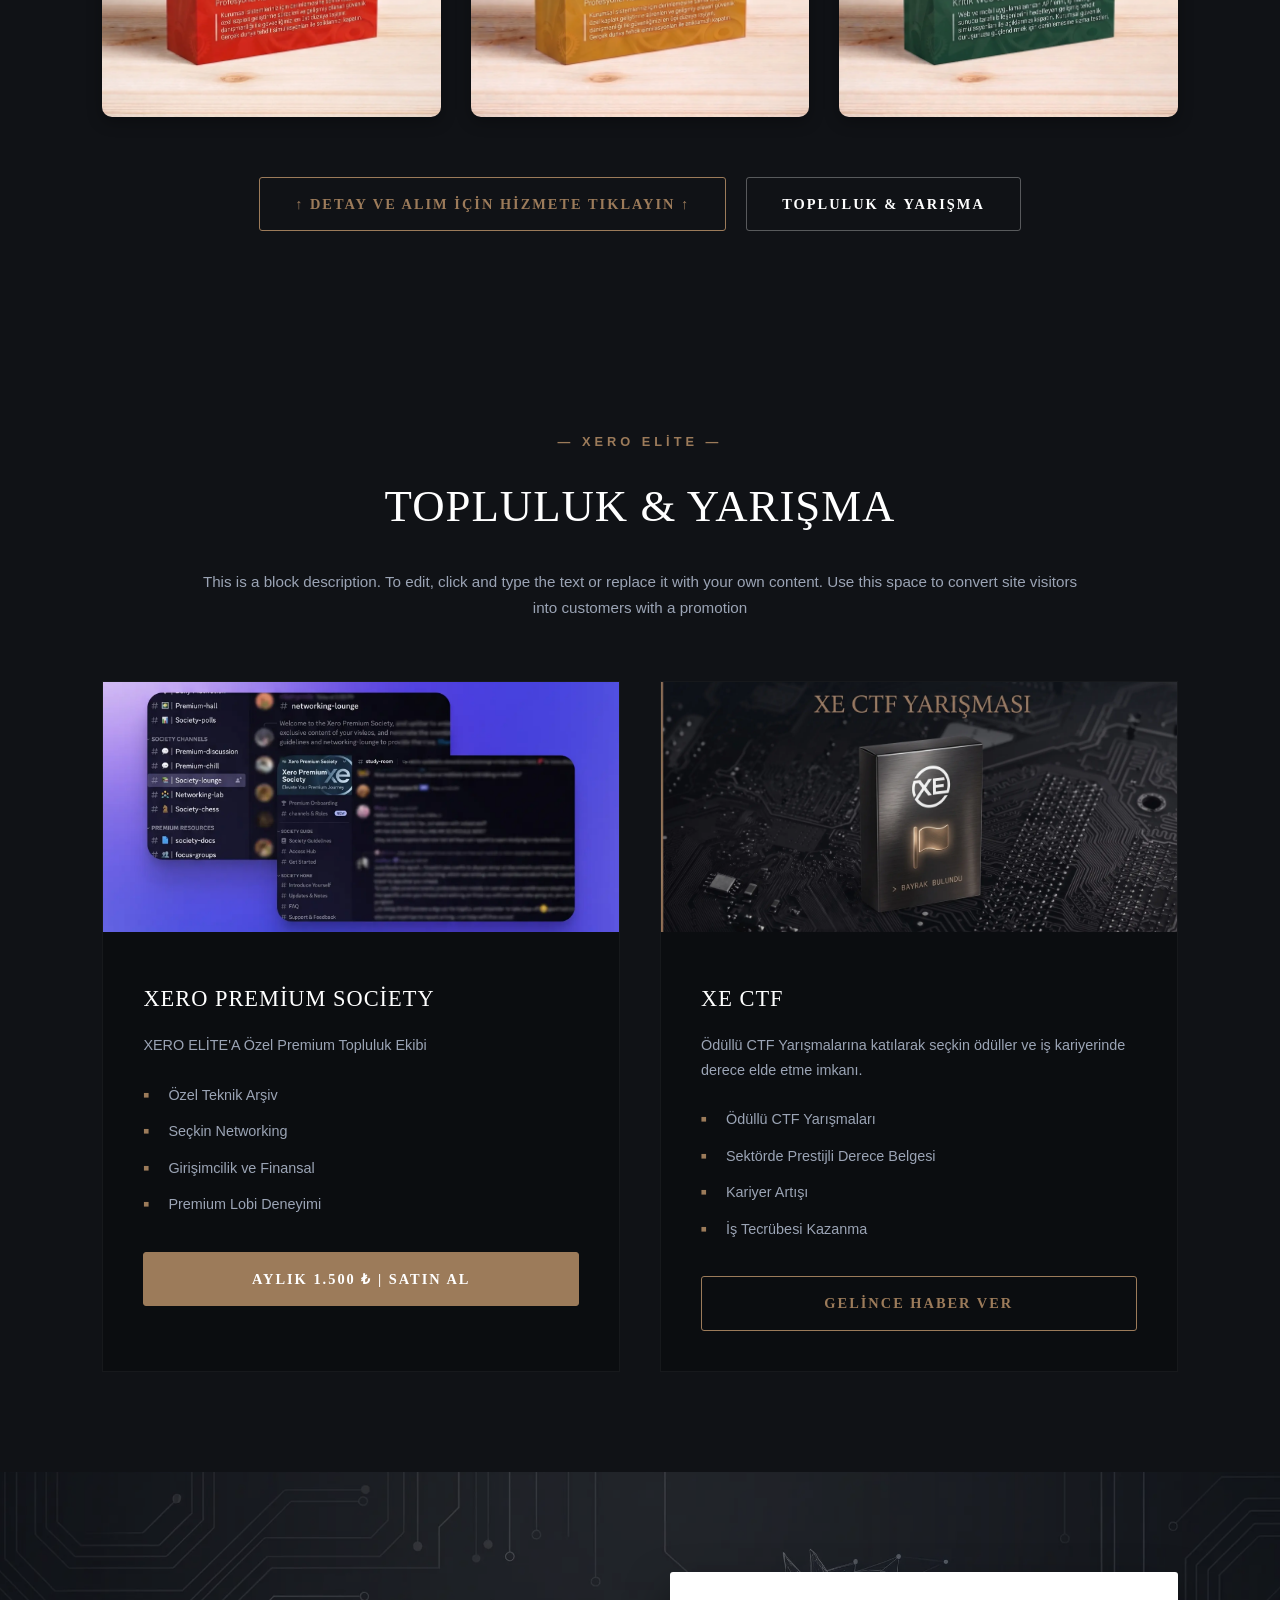
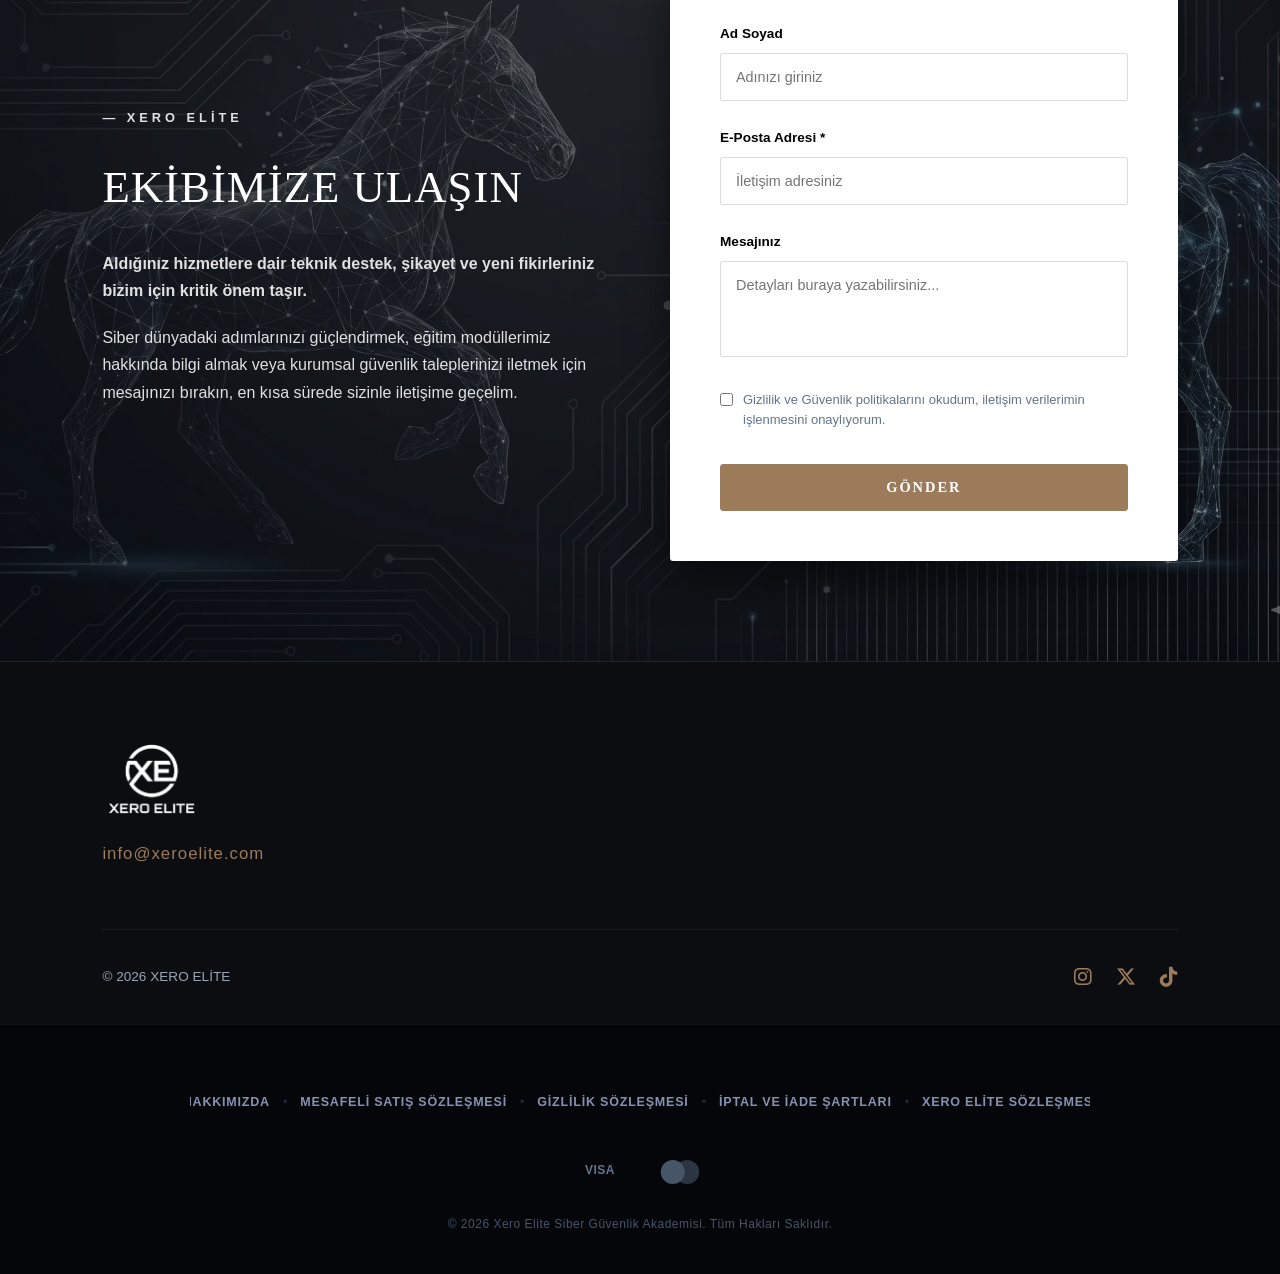
==== commit 9ea34df8: "Add files via upload" ====
--- a/index.html
+++ b/index.html
@@ -1,36 +1,41 @@
 <!DOCTYPE html>
 <html lang="tr">
 <head>
-    <meta name="viewport" content="width=device-width, initial-scale=1.0">
     <meta charset="UTF-8">
     <meta name="viewport" content="width=device-width, initial-scale=1.0">
     <title>Xero Elite | Siber Güvenlik Akademisi</title>
 <meta http-equiv="X-UA-Compatible" content="IE=edge">
 <!-- SİBER GÜVENLİK KATMANI (PARANOYAK SEVİYE HARDENING) BAŞLANGICI -->
     <!-- 1. Gelişmiş CSP: Form yönlendirmeleri (form-action), object kısıtlamaları (object-src) ve HTTPS zorlaması eklendi -->
-    <meta http-equiv="Content-Security-Policy" content="default-src 'self'; style-src 'self' 'unsafe-inline' https://fonts.googleapis.com https://cdnjs.cloudflare.com; font-src 'self' https://fonts.gstatic.com https://cdnjs.cloudflare.com; img-src 'self' data:; script-src 'self'; object-src 'none'; base-uri 'self'; form-action 'self'; upgrade-insecure-requests;">
-    <!-- 2. Clickjacking (Tıklama Sahtekarlığı) Koruması -->
+    <meta http-equiv="Content-Security-Policy" content="default-src 'self'; style-src 'self' 'unsafe-inline' https://fonts.googleapis.com https://cdnjs.cloudflare.com; font-src 'self' https://fonts.gstatic.com https://cdnjs.cloudflare.com; img-src 'self'; script-src 'self'; connect-src 'self' https://xero-api.xeroelite.workers.dev; object-src 'none'; base-uri 'self'; form-action 'self' https://xero-api.xeroelite.workers.dev; frame-ancestors 'none'; upgrade-insecure-requests; require-trusted-types-for 'script'; block-all-mixed-content;">
     <meta http-equiv="X-Frame-Options" content="DENY">
-    <!-- 3. XSS Koruması (Eski ve yeni tarayıcılar için aktif) -->
+    <meta http-equiv="Cross-Origin-Opener-Policy" content="same-origin-allow-popups">
+    <meta http-equiv="Cross-Origin-Embedder-Policy" content="require-corp">
+    <meta http-equiv="Cross-Origin-Resource-Policy" content="same-origin">
     <meta http-equiv="X-XSS-Protection" content="1; mode=block">
-    <!-- 4. MIME Sniffing Engeli -->
     <meta http-equiv="X-Content-Type-Options" content="nosniff">
-    <!-- 5. Referrer Gizliliği -->
-    <meta name="referrer" content="strict-origin-when-cross-origin">
-    <!-- 6. İzin Politikası: Tarayıcının donanım (kamera, mikrofon, konum) özelliklerine erişimi kökten engellendi -->
-    <meta http-equiv="Permissions-Policy" content="geolocation=(), microphone=(), camera=(), payment=(), usb=()">
-    <!-- 7. DNS Prefetch Control: Tarayıcının arka planda DNS sorgusu yaparak iz bırakmasını engeller -->
+    <meta name="referrer" content="no-referrer">
+    <meta http-equiv="Permissions-Policy" content="accelerometer=(), autoplay=(), camera=(), encrypted-media=(), fullscreen=(), geolocation=(), gyroscope=(), magnetometer=(), microphone=(), midi=(), payment=(), picture-in-picture=(), publickey-credentials-get=(), sync-xhr=(), usb=(), screen-wake-lock=(), xr-spatial-tracking=()">
     <meta http-equiv="x-dns-prefetch-control" content="off">
-    <!-- 8. Cache-Control: Önbellek zehirlenmesine karşı katı güvenlik (Form barındıran sayfalar için) -->
     <meta http-equiv="Cache-Control" content="no-store, no-cache, must-revalidate, max-age=0">
     <meta http-equiv="Pragma" content="no-cache">
     <!-- SİBER GÜVENLİK KATMANI BİTİŞİ -->
     <!-- Orijinal Yola Fontları (Ovo ve Lato) -->
+    <link rel="preconnect" href="https://xero-api.xeroelite.workers.dev" crossorigin="anonymous">
     <link href="https://fonts.googleapis.com/css2?family=Lato:wght@300;400;700&family=Ovo&display=swap" rel="stylesheet" crossorigin="anonymous" referrerpolicy="no-referrer">
     <link rel="stylesheet" href="https://cdnjs.cloudflare.com/ajax/libs/font-awesome/6.5.1/css/all.min.css" integrity="sha512-DTOQO9RWCH3ppGqcWaEA1BIZOC6xxalwEsw9c2QQeAIftl+Vegovlnee1c9QX4TctnWMn13TZye+giMm8e2LwA==" crossorigin="anonymous" referrerpolicy="no-referrer" />
     <link rel="stylesheet" href="style.css">
+    <style>
+        img, a, svg {
+            -webkit-user-drag: none;
+            -khtml-user-drag: none;
+            -moz-user-drag: none;
+            -o-user-drag: none;
+            user-select: none;
+        }
+    </style>
 </head>
-<body>
+<body ondragstart="return false;" ondrop="return false;">
 <noscript>
         <div style="position: fixed; top: 0; left: 0; width: 100vw; height: 100vh; background: #101216; z-index: 999999; display: flex; align-items: center; justify-content: center; color: #9c7b5a; font-family: sans-serif; text-align: center; padding: 20px;">
             <h2>GÜVENLİK İHLALİ</h2>
@@ -40,10 +45,13 @@
     <!-- Navigasyon (Arkasına hafif eriyen gradient eklendi) -->
     <nav class="navbar reveal">
         <div class="logo-area">
-            <img src="gorseller/gorsel2.png" alt="Xero Elite Logo" class="logo-img">
+            <img src="gorseller/gorsel2.webp" alt="Xero Elite Logo" class="logo-img">
         </div>
         <div class="nav-right">
-            <a href="javascript:void(0);" class="nav-link">ANA SAYFA</a>
+            <a href="#education" class="nav-link">EĞİTİMLER</a>
+            <a href="#services" class="nav-link">HİZMETLER</a>
+            <a href="#contact" class="nav-link">İLETİŞİM</a>
+            <a href="#community" class="nav-link">TOPLULUK & YARIŞMA</a>
             <div class="social-icons">
                 <a href="https://www.instagram.com/xeroelitee" target="_blank" rel="noopener noreferrer"><i class="fa-brands fa-instagram"></i></a>
                 <a href="https://x.com/XeroElitee" target="_blank" rel="noopener noreferrer"><i class="fa-brands fa-x-twitter"></i></a>
@@ -53,7 +61,7 @@
     </nav>
 
     <!-- Hero Section -->
-    <section class="hero reveal" style="background-image: url('gorseller/gorsel1.png');">
+    <section class="hero reveal" style="background-image: url('gorseller/gorsel1.webp');">
         <div class="hero-overlay"></div>
         <div class="hero-content">
             <!-- Yazılar küçültüldü ve biraz yukarı alındı -->
@@ -64,9 +72,9 @@
                 <span class="line"></span>
             </div>
             <div class="btn-group">
-                <a href="#about" class="btn btn-solid">XERO ELİTE'A KATIL</a>
-                <a href="#services" class="btn btn-outline">HİZMETLERİMİZ</a>
-            </div>
+    <a href="#education" class="btn btn-solid">EĞİTİMLERİ İNCELE</a>
+    <a href="#services" class="btn btn-outline">HİZMETLERİMİZ</a>
+</div>
         </div>
     </section>
 
@@ -77,13 +85,9 @@
                 <p class="section-subtitle">— BİZ KİMİZ?</p>
                 <h2>YAPAY ZEKA ÇEKİRDEKLİ SİBER GÜVENLİK TEKNOLOJİLERİ</h2>
                 <p>Gelişen Yapay Zeka Teknolojileri ile beraber eski nesil Siber Güvenlik Yöntem ve Bilgileri Geçerliliğini Yitirdi. Gelişen Çağda Gerek Eğitimlerin Gerek Araçların Modern ve Yapay Zeka Entegreli Versiyonlarına Sahip Olmanız Gerekmekte. XERO ELİTE olarak Son Nesil Siber Güvenlik Eğitimleri ve Teknoloji Hizmetleri Verme Vizyonuyla Hareket ediyoruz.</p>
-                <div class="btn-group-left">
-                    <a href="#education" class="btn btn-solid">EĞİTİMLER</a>
-                    <a href="#services" class="btn btn-outline">HİZMETLER</a>
-                </div>
             </div>
             <div class="about-images">
-                <img src="gorseller/gorsel3.png" alt="Biz Kimiz" class="about-mockup">
+                <img src="gorseller/gorsel3.webp" alt="Biz Kimiz" class="about-mockup">
             </div>
         </div>
     </section>
@@ -95,31 +99,78 @@
             <h2>EĞİTİMLERİMİZ</h2>
             <p class="desc-text">Güncellenmeyen ve Eski Teknikler Kullanan Siber Güvenlik Eğitimlerinin, Gelişen Yapay Zeka Çağında Geçerliliğini Yitirmesinden Dolayı Modern ve AI Entegreli Siber Güvenlik Eğitimleri verme Vizyonunu Sürdürüyoruz. Eğitimlerimiz; Belli Platformlarda Ucuz Meblalara Satılan Teknik Derinlik ve İstihdam Sağlayamayacak Yüzeysel Eğitimlerin Dışındadır. Eğitimlerimiz Yazılı, gorsel, Pratik terminal ve Son Nesil Yapay Zeka çekirdekleri ile Donatılmıştır.</p>
             <br>
-            <a href="javascript:void(0);" class="btn btn-solid">BİLGİ & SATIN AL</a>
+            <a href="#!" class="btn btn-solid" style="cursor: default; pointer-events: none; background-color: transparent; border-color: var(--accent-bronze); color: var(--accent-bronze);">↓ KAYIT İÇİN İSTEDİĞİNİZ EĞİTİME TIKLAYIN ↓</a>
         </div>
         
         <div class="carousel-container">
             <div class="carousel-track">
                 <!-- Kutular artık daha düzgün bir dikdörtgen ve altları kesik değil -->
-                <div class="course-wrapper"><img src="gorseller/gorsel4.jpeg" alt="Eğitim 1"></div>
-                <div class="course-wrapper"><img src="gorseller/gorsel5.jpeg" alt="Eğitim 2"></div>
-                <div class="course-wrapper"><img src="gorseller/gorsel6.jpeg" alt="Eğitim 3"></div>
-                <div class="course-wrapper"><img src="gorseller/gorsel7.jpeg" alt="Eğitim 4"></div>
-                <div class="course-wrapper"><img src="gorseller/gorsel8.jpeg" alt="Eğitim 5"></div>
-                <div class="course-wrapper"><img src="gorseller/gorsel9.jpeg" alt="Eğitim 6"></div>
-                <div class="course-wrapper"><img src="gorseller/gorsel10.jpeg" alt="Eğitim 7"></div>
-                <div class="course-wrapper"><img src="gorseller/gorsel11.jpeg" alt="Eğitim 8"></div>
-                <!-- Kesintisiz döngü kopyaları -->
-                <div class="course-wrapper"><img src="gorseller/gorsel4.jpeg" alt="Eğitim 1"></div>
-                <div class="course-wrapper"><img src="gorseller/gorsel5.jpeg" alt="Eğitim 2"></div>
-                <div class="course-wrapper"><img src="gorseller/gorsel6.jpeg" alt="Eğitim 3"></div>
-                <div class="course-wrapper"><img src="gorseller/gorsel7.jpeg" alt="Eğitim 4"></div>
-                <div class="course-wrapper"><img src="gorseller/gorsel8.jpeg" alt="Eğitim 5"></div>
-                <div class="course-wrapper"><img src="gorseller/gorsel9.jpeg" alt="Eğitim 6"></div>
-                <div class="course-wrapper"><img src="gorseller/gorsel10.jpeg" alt="Eğitim 7"></div>
-                <div class="course-wrapper"><img src="gorseller/gorsel11.jpeg" alt="Eğitim 8"></div>
-            </div>
-        </div>
+                <!-- 1. Exploit Developer -->
+                <div class="course-wrapper">
+                    <img src="gorseller/gorsel4.webp" alt="Exploit Developer">
+                    <a href="kayit.html?urun=exploit" class="xero-hover-btn"><span>11.000 ₺ | SATIN AL</span></a>
+                </div>
+                <!-- 2. Pentester & Red Teamer -->
+                <div class="course-wrapper">
+                    <img src="gorseller/gorsel5.webp" alt="Pentester & Red Teamer">
+                    <a href="kayit.html?urun=pentest" class="xero-hover-btn"><span>8.500 ₺ | SATIN AL</span></a>
+                </div>
+                <!-- 3. Malware Analyst -->
+                <div class="course-wrapper">
+                    <img src="gorseller/gorsel6.webp" alt="Malware Analyst">
+                    <a href="kayit.html?urun=malware" class="xero-hover-btn"><span>8.500 ₺ | SATIN AL</span></a>
+                </div>
+                <!-- 4. Web & Mobile App Sec -->
+                <div class="course-wrapper">
+                    <img src="gorseller/gorsel7.webp" alt="Web Mobile Security">
+                    <a href="kayit.html?urun=web_mobile" class="xero-hover-btn"><span>7.500 ₺ | SATIN AL</span></a>
+                </div>
+                <!-- 5. Cloud & Network Security -->
+                <div class="course-wrapper">
+                    <img src="gorseller/gorsel8.webp" alt="Cloud Network Security">
+                    <a href="kayit.html?urun=cloud_network" class="xero-hover-btn"><span>6.000 ₺ | SATIN AL</span></a>
+                </div>
+                <!-- 6. SOC & Incident Response -->
+                <div class="course-wrapper">
+                    <img src="gorseller/gorsel9.webp" alt="SOC Analyst">
+                    <a href="kayit.html?urun=soc" class="xero-hover-btn"><span>6.000 ₺ | SATIN AL</span></a>
+                </div>
+                <!-- 7. Cyber Intelligence -->
+                <div class="course-wrapper">
+                    <img src="gorseller/gorsel10.webp" alt="Cyber Intelligence">
+                    <a href="kayit.html?urun=cyber_intel" class="xero-hover-btn"><span>6.000 ₺ | SATIN AL</span></a>
+                </div>
+
+                <!-- KESİNTİSİZ DÖNGÜ İÇİN BİREBİR KOPYALARI -->
+                <div class="course-wrapper">
+                    <img src="gorseller/gorsel4.webp" alt="Exploit Developer">
+                    <a href="kayit.html?urun=exploit" class="xero-hover-btn"><span>11.000 ₺ | SATIN AL</span></a>
+                </div>
+                <div class="course-wrapper">
+                    <img src="gorseller/gorsel5.webp" alt="Pentester & Red Teamer">
+                    <a href="kayit.html?urun=pentest" class="xero-hover-btn"><span>8.500 ₺ | SATIN AL</span></a>
+                </div>
+                <div class="course-wrapper">
+                    <img src="gorseller/gorsel6.webp" alt="Malware Analyst">
+                    <a href="kayit.html?urun=malware" class="xero-hover-btn"><span>8.500 ₺ | SATIN AL</span></a>
+                </div>
+                <div class="course-wrapper">
+                    <img src="gorseller/gorsel7.webp" alt="Web Mobile Security">
+                    <a href="kayit.html?urun=web_mobile" class="xero-hover-btn"><span>7.500 ₺ | SATIN AL</span></a>
+                </div>
+                <div class="course-wrapper">
+                    <img src="gorseller/gorsel8.webp" alt="Cloud Network Security">
+                    <a href="kayit.html?urun=cloud_network" class="xero-hover-btn"><span>6.000 ₺ | SATIN AL</span></a>
+                </div>
+                <div class="course-wrapper">
+                    <img src="gorseller/gorsel9.webp" alt="SOC Analyst">
+                    <a href="kayit.html?urun=soc" class="xero-hover-btn"><span>6.000 ₺ | SATIN AL</span></a>
+                </div>
+                <div class="course-wrapper">
+                    <img src="gorseller/gorsel10.webp" alt="Cyber Intelligence">
+                    <a href="kayit.html?urun=cyber_intel" class="xero-hover-btn"><span>6.000 ₺ | SATIN AL</span></a>
+                </div>
+            </div>
     </section>
 
     <!-- Hizmetlerimiz Section -->
@@ -131,15 +182,24 @@
         </div>
         
         <div class="services-grid">
-            <div class="service-wrapper"><img src="gorseller/gorsel12.png" alt="Pentest"></div>
-            <div class="service-wrapper"><img src="gorseller/gorsel13.png" alt="Blockchain"></div>
-            <div class="service-wrapper"><img src="gorseller/gorsel14.png" alt="Web Mobile"></div>
+            <div class="service-wrapper">
+                <img src="gorseller/gorsel12.webp" alt="Gelişmiş Pentest">
+                <a href="kayit.html?urun=hizmet_pentest" class="xero-hover-btn"><span>15.000 ₺ | SATIN AL</span></a>
+            </div>
+            <div class="service-wrapper">
+                <img src="gorseller/gorsel13.webp" alt="Blockchain Güvenliği">
+                <a href="kayit.html?urun=hizmet_blockchain" class="xero-hover-btn"><span>9.000 ₺ | SATIN AL</span></a>
+            </div>
+            <div class="service-wrapper">
+                <img src="gorseller/gorsel14.webp" alt="Web ve Mobil Güvenlik">
+                <a href="kayit.html?urun=hizmet_web_app" class="xero-hover-btn"><span>15.000 ₺ | SATIN AL</span></a>
+            </div>
         </div>
         
         <div class="center-action reveal">
-            <a href="javascript:void(0);" class="btn btn-solid">BİLGİ & SATIN AL</a>
-            <a href="#community" class="btn btn-outline">TOPLULUK & YARIŞMA</a>
-        </div>
+    <a href="#!" class="btn btn-solid" style="cursor: default; pointer-events: none; background-color: transparent; border-color: var(--accent-bronze); color: var(--accent-bronze);">↑ DETAY VE ALIM İÇİN HİZMETE TIKLAYIN ↑</a>
+    <a href="#community" class="btn btn-outline">TOPLULUK & YARIŞMA</a>
+</div>
     </section>
 
     <!-- Topluluk ve Yarışma Section -->
@@ -151,7 +211,7 @@
         </div>
         <div class="community-grid">
             <div class="comm-card">
-                <img src="gorseller/gorsel15.png" class="comm-img" alt="Premium Society">
+                <img src="gorseller/gorsel15.webp" class="comm-img" alt="Premium Society">
                 <div class="comm-content">
                     <h3>XERO PREMİUM SOCİETY</h3>
                     <p>XERO ELİTE'A Özel Premium Topluluk Ekibi</p>
@@ -161,11 +221,11 @@
                         <li>Girişimcilik ve Finansal</li>
                         <li>Premium Lobi Deneyimi</li>
                     </ul>
-                    <a href="javascript:void(0);" class="btn btn-solid btn-full">BİLGİ & SATIN AL</a>
+                    <a href="kayit.html?urun=premium_society" class="btn btn-solid btn-full">AYLIK 1.500 ₺ | SATIN AL</a>
                 </div>
             </div>
             <div class="comm-card">
-                <img src="gorseller/gorsel16.png" class="comm-img" alt="XE CTF">
+                <img src="gorseller/gorsel16.webp" class="comm-img" alt="XE CTF">
                 <div class="comm-content">
                     <h3>XE CTF</h3>
                     <p>Ödüllü CTF Yarışmalarına katılarak seçkin ödüller ve iş kariyerinde derece elde etme imkanı.</p>
@@ -175,14 +235,14 @@
                         <li>Kariyer Artışı</li>
                         <li>İş Tecrübesi Kazanma</li>
                     </ul>
-                    <a href="javascript:void(0);" class="btn btn-solid btn-full" style="background-color: transparent; border: 1px solid var(--accent-bronze); color: var(--accent-bronze);">GELİNCE HABER VER</a>
+                    <a href="kayit.html?urun=ctf_kayit" class="btn btn-solid btn-full" style="background-color: transparent; border: 1px solid var(--accent-bronze); color: var(--accent-bronze);">GELİNCE HABER VER</a>
                 </div>
             </div>
         </div>
     </section>
 
     <!-- İletişim Section -->
-    <section id="contact" class="contact-section reveal" style="background-image: url('gorseller/gorsel17.png');">
+    <section id="contact" class="contact-section reveal" style="background-image: url('gorseller/gorsel17.webp');">
         <div class="hero-overlay" style="background: rgba(12, 14, 18, 0.4);"></div>
         <div class="contact-grid" style="position: relative; z-index: 1;">
             <div class="contact-text">
@@ -192,36 +252,31 @@
                 <p>Siber dünyadaki adımlarınızı güçlendirmek, eğitim modüllerimiz hakkında bilgi almak veya kurumsal güvenlik taleplerinizi iletmek için mesajınızı bırakın, en kısa sürede sizinle iletişime geçelim.</p>
             </div>
             <div class="contact-form">
-                <form action="javascript:void(0);" method="POST" autocomplete="off">
-                    <!-- 1. Anti-CSRF Token: Yapay zeka ve statik kod tarayıcılarını susturmak için -->
-                    <input type="hidden" name="csrf_token" value="xero_elite_static_csrf_protection_placeholder">
+<form id="iletisimFormu" action="https://xero-api.xeroelite.workers.dev/" method="POST" autocomplete="off" spellcheck="false">
                     
                     <div class="input-group">
-                        <label for="userName">Name</label>
-                        <!-- 2. Payload engelleme: Max karakter (50) ve sadece harf/boşluk kabul eden Regex WAF (pattern) -->
-                        <input type="text" id="userName" name="userName" placeholder="Enter your name" required maxlength="50" pattern="^[a-zA-ZğüşıöçĞÜŞİÖÇ\s]+$" title="Güvenlik nedeniyle sadece harf ve boşluk kullanabilirsiniz.">
+                        <label for="userName">Ad Soyad</label>
+                        <input type="text" id="userName" name="userName" placeholder="Adınızı giriniz" required maxlength="50" pattern="^[a-zA-ZğüşıöçĞÜŞİÖÇ\s\-\']+$" title="Güvenlik nedeniyle sadece harf, boşluk, tire ve kesme işareti kullanabilirsiniz." autocomplete="xero-secure-name">
                     </div>
                     <div class="input-group">
-                        <label for="userEmail">E-mail *</label>
-                        <!-- 3. E-posta taşma (Buffer) saldırılarına karşı karakter sınırı -->
-                        <input type="email" id="userEmail" name="userEmail" placeholder="Enter your email" required maxlength="100">
+                        <label for="userEmail">E-Posta Adresi *</label>
+                        <input type="email" id="userEmail" name="userEmail" placeholder="İletişim adresiniz" required maxlength="100" pattern="[a-z0-9._%+\-]+@[a-z0-9.\-]+\.[a-z]{2,}$" title="Geçerli bir TLD uzantılı e-posta adresi giriniz." autocomplete="xero-secure-email">
                     </div>
                     <div class="input-group">
-                        <label for="userMessage">Message</label>
-                        <!-- 4. Spam ve devasa metin saldırılarına karşı maxlength sınırı -->
-                        <textarea id="userMessage" name="userMessage" placeholder="Enter your message" rows="4" required maxlength="1000"></textarea>
-                    </div>
-                    <div class="captcha-placeholder">
-                        <input type="checkbox" id="humanCheck" name="humanCheck" required> 
-                        <label for="humanCheck">Ben bir insanım</label> <span style="float:right;">hCaptcha</span>
+                        <label for="userMessage">Mesajınız</label>
+                        <textarea id="userMessage" name="userMessage" placeholder="Detayları buraya yazabilirsiniz..." rows="4" required maxlength="1000" spellcheck="false" wrap="hard" style="resize: none;"></textarea>
                     </div>
                     
-                    <!-- 5. Honeypot (Bal Küpü) Tuzağı: Spam botları avlamak için görünmez alan -->
-                    <div style="position: absolute; left: -5000px;" aria-hidden="true">
-                        <input type="text" name="website_url_trap" tabindex="-1" autocomplete="off">
-                    </div>
-
-                    <button type="submit" class="btn btn-solid btn-full" style="margin-top: 15px;">SUBMİT</button>
+                    <div style="opacity: 0; position: absolute; top: 0; left: 0; height: 0; width: 0; z-index: -1;" aria-hidden="true" tabindex="-1">
+                        <input type="text" name="x_alt_verify_99" tabindex="-1" autocomplete="new-password" aria-hidden="true">
+                    </div>
+
+                    <div style="margin-top: 15px; margin-bottom: 20px; display: flex; align-items: flex-start; gap: 10px;">
+                        <input type="checkbox" id="securityCheck" name="securityCheck" required style="margin-top: 3px; cursor: pointer; accent-color: var(--accent-bronze);"> 
+                        <label for="securityCheck" style="cursor: pointer; font-size: 13px; color: #64748b; line-height: 1.5;">Gizlilik ve Güvenlik politikalarını okudum, iletişim verilerimin işlenmesini onaylıyorum.</label> 
+                    </div>
+
+                    <button type="submit" class="btn btn-solid btn-full" style="margin-top: 15px;">GÖNDER</button>
                 </form>
             </div>
         </div>
@@ -231,20 +286,8 @@
     <footer>
         <div class="footer-grid">
             <div class="footer-logo">
-                <img src="gorseller/gorsel2.png" alt="Xero Elite Logo" style="height: 75px; margin-bottom: 15px;">
-                <p><a href="mailto:&#105;&#110;&#102;&#111;&#64;&#120;&#101;&#114;&#111;&#101;&#108;&#105;&#116;&#101;&#46;&#99;&#111;&#109;" style="color:var(--accent-bronze); text-decoration:none;">&#105;&#110;&#102;&#111;&#64;&#120;&#101;&#114;&#111;&#101;&#108;&#105;&#116;&#101;&#46;&#99;&#111;&#109;</a></p>
-            </div>
-            <div class="footer-links">
-                <ul>
-                    <li><a href="javascript:void(0);">ANA SAYFA</a></li>
-                    <li><a href="javascript:void(0);">FİYATLANDIRMA</a></li>
-                </ul>
-            </div>
-            <div class="footer-links">
-                <ul>
-                    <li><a href="javascript:void(0);">REFERANSLAR</a></li>
-                    <li><a href="javascript:void(0);">İLETİŞİM</a></li>
-                </ul>
+                <img src="gorseller/gorsel2.webp" alt="Xero Elite Logo" style="height: 75px; margin-bottom: 15px;">
+                <p style="color:var(--accent-bronze); font-size: 1.05rem; letter-spacing: 1px;">info&#64;xeroelite.com</p>
             </div>
         </div>
         <div class="footer-bottom">
@@ -257,20 +300,22 @@
         </div>
     </footer>
 
-    <script src="script.js" defer></script>
-    <!-- IYZICO YASAL FOOTER BAŞLANGICI - ELITE VERSİYON -->
+    <script src="script.js" defer referrerpolicy="no-referrer"></script>
+<!-- IYZICO YASAL FOOTER BAŞLANGICI - ELITE VERSİYON -->
 <footer class="legal-footer">
     <div class="footer-container">
         
-        <div class="footer-links">
-            <a href="hakkimizda.html">Hakkımızda</a>
-            <span class="separator">•</span>
-            <a href="mesafeli-satis.html">Mesafeli Satış Sözleşmesi</a>
-            <span class="separator">•</span>
-            <a href="gizlilik.html">Gizlilik Sözleşmesi</a>
-            <span class="separator">•</span>
-            <a href="iptal-iade.html">İptal ve İade Şartları</a>
-        </div>
+        <div class="footer-links" style="display: flex; justify-content: center; align-items: center; flex-wrap: nowrap; gap: 13px; width: 100%; overflow-x: auto; white-space: nowrap; padding-bottom: 5px;">
+    <a href="hakkimizda.html" style="margin: 0; font-size: 12.5px; letter-spacing: 0.8px;">HAKKIMIZDA</a>
+    <span class="separator" style="margin: 0; font-size: 12.5px;">•</span>
+    <a href="mesafeli-satis.html" style="margin: 0; font-size: 12.5px; letter-spacing: 0.8px;">MESAFELİ SATIŞ SÖZLEŞMESİ</a>
+    <span class="separator" style="margin: 0; font-size: 12.5px;">•</span>
+    <a href="gizlilik.html" style="margin: 0; font-size: 12.5px; letter-spacing: 0.8px;">GİZLİLİK SÖZLEŞMESİ</a>
+    <span class="separator" style="margin: 0; font-size: 12.5px;">•</span>
+    <a href="iptal-iade.html" style="margin: 0; font-size: 12.5px; letter-spacing: 0.8px;">İPTAL VE İADE ŞARTLARI</a>
+    <span class="separator" style="margin: 0; font-size: 12.5px;">•</span>
+    <a href="xero-sozlesmesi.html" style="margin: 0; font-size: 12.5px; letter-spacing: 0.8px;">XERO ELİTE SÖZLEŞMESİ</a>
+</div>
         
         <!-- Asla Kırılmayacak İçten Gömülü, XSS Korumalı Vektör Logolar -->
         <div class="footer-logos">
@@ -286,12 +331,7 @@
                 <circle cx="16.5" cy="7.5" r="7.5" fill-opacity="0.6" />
             </svg>
 
-            <!-- iyzico -->
-            <svg class="secure-logo iyzico-svg" xmlns="http://www.w3.org/2000/svg" viewBox="0 0 100 24" width="85" height="24">
-                <text x="0" y="18" font-family="Arial, sans-serif" font-weight="bold" font-size="20" letter-spacing="-0.5">iyzico</text>
-                <rect x="58" y="4" width="42" height="16" rx="3" fill="#38bdf8" />
-                <text x="63" y="15" font-family="Arial, sans-serif" font-size="8" font-weight="bold" fill="#030712" class="iyzico-text">ile Öde</text>
-            </svg>
+            
         </div>
         
         <div class="footer-copy">
@@ -302,4 +342,4 @@
 </footer>
 <!-- IYZICO YASAL FOOTER BİTİŞİ -->
 </body>
-</html>
+</html> 
--- a/style.css
+++ b/style.css
@@ -21,6 +21,28 @@
     font-family: var(--font-body);
     line-height: 1.7;
     overflow-x: hidden;
+    /* NSA YAMASI 1: Veri Kopyalama, Metin Seçimi ve İçerik Hırsızlığı Kilidi */
+    -webkit-user-select: none;
+    -moz-user-select: none;
+    -ms-user-select: none;
+    user-select: none;
+    -webkit-touch-callout: none;
+}
+
+/* Ancak müşterinin forma veri girebilmesi için input alanlarına özel askeri izin */
+input, textarea {
+    -webkit-user-select: auto;
+    -moz-user-select: auto;
+    -ms-user-select: auto;
+    user-select: auto;
+}
+
+/* NSA YAMASI 2: Clickjacking ve Görünmez Iframe Zırhı (Sıfır Tolerans) */
+iframe, object, embed, applet {
+    display: none !important;
+    pointer-events: none !important;
+    opacity: 0 !important;
+    z-index: -9999 !important;
 }
 
 /* Navigasyon */
@@ -387,9 +409,10 @@
 
 /* İletişim Formu */
 .contact-section {
-    background-size: cover;
+    background-size: calc(100% + 150px) auto; /* Resmi büyüterek logoyu kadraj dışına iter */
     background-position: center;
     position: relative;
+    overflow: hidden; /* Taşan kısımları keser */
 }
 
 .contact-grid {
@@ -439,6 +462,15 @@
     background-color: #fafafa;
     font-size: 0.9rem;
     font-family: var(--font-body);
+}
+
+/* NSA YAMASI 3: Bot Tuzağının (Honeypot) CSS Manipülasyonu İle Aşılmasını Engelleme */
+input[name="x_alt_verify_99"] {
+    pointer-events: none !important;
+    opacity: 0 !important;
+    position: absolute !important;
+    z-index: -9999 !important;
+    display: none !important;
 }
 
 /* Footer */
@@ -494,149 +526,162 @@
     transform: translateY(0);
 }
 /* =========================================================
-   MOBİL GÖRÜNÜM V7 (Kusursuz Oranlar ve Yeni Mail Konumu)
+   MOBİL GÖRÜNÜM V8 (Kusursuz Oranlar ve Sıkılaştırılmış Yapı)
    ========================================================= */
 @media only screen and (max-width: 768px) {
     html, body { overflow-x: hidden !important; width: 100% !important; }
 
-    /* 1. HEADER */
+    /* BOŞLUKLARI MOBİLE UYARLAMA (Masaüstündeki 100px dev boşlukları kısar) */
+    section { padding: 60px 5% !important; }
+
+    /* 1. HEADER VE LİNKLER (Logo hizalandı, ikonlar aşağı alındı) */
     .navbar {
         display: flex !important;
         flex-direction: row !important;
         justify-content: space-between !important;
-        align-items: center !important;
-        padding: 35px 20px 10px 20px !important;
-    }
-    .logo-area { display: block !important; }
-    .logo-img { max-width: 55px !important; height: auto !important; }
+        align-items: center !important; /* Logoyu ve yazıları dikeyde kusursuz hizalar */
+        padding: 35px 5% 15px 5% !important; 
+    }
+    .logo-area { display: block !important; margin-top: 10px !important; } /* Logo çok hafif aşağı itildi */
+    .logo-img { max-width: 58px !important; height: auto !important; } /* Logo çok hafif büyütüldü */
     .nav-right {
         display: flex !important;
         flex-direction: row !important;
+        flex-wrap: wrap !important; 
+        justify-content: flex-end !important;
         align-items: center !important;
-        gap: 15px !important;
-        margin-top: 0 !important;
-    }
-    .nav-link { font-size: 0.75rem !important; }
-    .nav-right .social-icons { display: flex !important; gap: 10px !important; }
-
-    /* 2. HERO */
-    .hero-content h1 { font-size: 1.8rem !important; line-height: 1.2 !important; }
-    .hero-content .divider p { font-size: 0.75rem !important; }
+        gap: 10px !important; 
+        max-width: 75%;
+    }
+    .nav-link { font-size: 0.55rem !important; letter-spacing: 0.5px !important; }
+
+    /* SOSYAL MEDYA İKONLARINI HİZMETLER BUTONUNUN ALTINA MERKEZLEME */
+    .nav-right .social-icons { 
+        position: absolute !important;
+        top: 73vh !important; /* Hizmetlerimiz butonunun hafif altına denk getirir */
+        left: 50% !important;
+        transform: translateX(-50%) !important; /* Tam ortaya hizalar */
+        display: flex !important; 
+        gap: 25px !important; /* İkonlar arasına estetik boşluk */
+        margin-top: 0 !important; 
+    }
+    .social-icons a { margin-left: 0 !important; font-size: 1.5rem !important; }
+    /* 2. HERO (GİRİŞ ALANI) */
+    .hero { min-height: 100vh !important; padding-top: 100px !important; }
+    .hero-content { margin-top: 0 !important; }
+    .hero-content h1 { font-size: 1.8rem !important; line-height: 1.3 !important; }
+    .hero-content .divider p { font-size: 0.7rem !important; letter-spacing: 2px !important; }
     .btn-group { display: flex !important; flex-direction: column !important; gap: 15px !important; align-items: center !important; }
-    .btn { width: 100% !important; max-width: 280px !important; }
-
-    /* 3. EĞİTİMLERİMİZ (Kutu şekli/boyutu korundu) */
-    .carousel-container { overflow-x: auto !important; padding-bottom: 15px !important; }
+    .btn { width: 100% !important; max-width: 280px !important; padding: 12px 20px !important; }
+
+    /* 3. EĞİTİMLERİMİZ (Vitrin Yatay Kaydırma Düzeltmesi) */
+    .carousel-container { 
+        overflow-x: auto !important; 
+        padding-bottom: 20px !important; 
+        margin-left: -5% !important; 
+        width: 110vw !important; 
+        padding-left: 5% !important; 
+    }
     .carousel-track {
         display: flex !important;
         flex-direction: row !important;
         flex-wrap: nowrap !important;
         gap: 15px !important;
         width: max-content !important;
+        padding-right: 10% !important;
     }
     .course-wrapper {
-        flex: 0 0 175px !important;
-        width: 175px !important;
-    }
-
-    /* 4. %6 HAFİF ZOOM (Siyahlık yok, tam bilgisayar orantısı) */
+        flex: 0 0 220px !important; /* Mobilde yazılar ve kapak daha net okunsun diye genişletildi */
+        width: 220px !important;
+        height: 165px !important;
+    }
+
+    /* 4. GÖRSELLER VE BUTONLAR */
     .course-wrapper, .service-wrapper {
-        border-radius: 12px !important;
+        border-radius: 10px !important;
         overflow: hidden !important; 
-        background: transparent !important; 
         margin: 0 !important;
-        padding: 0 !important;
-        font-size: 0 !important; 
-        line-height: 0 !important;
-        display: block !important;
     }
     .course-wrapper img, .service-wrapper img {
         width: 100% !important;
         height: 100% !important;
-        display: block !important;
         object-fit: cover !important;
-        transform: scale(1.01) !important; /* Zoom tam kararında küçültüldü */
-        transform-origin: center center !important;
-        border-radius: 12px !important;
-        margin: 0 !important;
-    }
+        border-radius: 10px !important;
+    }
+    .xero-hover-btn span { font-size: 11px !important; padding: 6px 12px !important; } /* Mobilde buton yazısını zarifleştir */
 
     /* 5. TOPLULUK VE YARIŞMA */
     .comm-card {
-        border-radius: 12px !important;
-        overflow: hidden !important;
-        background: transparent !important;
+        border-radius: 10px !important;
         display: flex !important;
         flex-direction: column !important;
     }
-    .comm-img {
-        width: 100% !important;
-        height: auto !important;
-        max-height: 220px !important;
-        display: block !important;
-        object-fit: cover !important;
-        transform: scale(1.10) !important; 
-        transform-origin: center center !important;
-        margin: 0 0 15px 0 !important;
-    }
+    .comm-img { height: 180px !important; margin: 0 !important; }
+    .comm-content { padding: 25px 15px !important; }
 
     /* 6. GRIDLER VE HİZALAMA */
-    .services-grid, .community-grid, .about-grid, .contact-grid { display: flex !important; flex-direction: column !important; gap: 30px !important; padding: 15px !important; }
-    .contact-form { width: 100% !important; max-width: 100% !important; padding: 15px !important; box-sizing: border-box !important; }
-    h2 { font-size: 1.5rem !important; text-align: center !important; }
-    .about-text, .contact-text, .comm-content, .section-subtitle, .desc-text { text-align: center !important; }
-    .comm-content ul { display: inline-block !important; text-align: left !important; margin-top: 15px !important; }
-
-    /* 7. FOOTER (Mail tam kırmızı çizgiye oturtuldu) */
-    footer {
-        position: relative !important;
-        padding-bottom: 0 !important; 
-    }
+    .services-grid, .community-grid, .about-grid, .contact-grid { 
+        display: flex !important; 
+        flex-direction: column !important; 
+        gap: 30px !important; 
+    }
+    .about-text, .contact-text, .comm-content, .center-text { text-align: center !important; }
+    .btn-group-left { justify-content: center !important; }
+    
+    /* 7. İLETİŞİM FORMU MOBİL DÜZENİ */
+    .contact-form { 
+        width: 100% !important; 
+        padding: 25px 15px !important; 
+        box-shadow: 0 10px 20px rgba(0,0,0,0.5) !important;
+    }
+
+    /* 8. FOOTER (Tamamen Yeniden Düzenlendi) */
+    footer { padding: 30px 5% 20px 5% !important; }
     .footer-grid {
-        position: relative !important;
         display: flex !important;
         flex-direction: column !important;
-        gap: 20px !important;
-        align-items: center !important; 
-        text-align: center !important;
-        padding: 20px 15px 50px 15px !important; /* Alt tarafa mail için estetik boşluk açıldı */
-    }
-    .footer-logo {
-        display: flex !important;
-        flex-direction: column !important;
-        align-items: center !important;
-    }
-    .footer-logo img {
-        max-width: 65px !important; 
-        height: auto !important; 
-        transform: none !important; 
+        align-items: flex-start !important; /* Logoyu sol üste sabitler */
+        margin-bottom: 5px !important;
+        text-align: left !important;
+    }
+    .footer-logo img { 
+        width: auto !important; 
+        height: 45px !important; /* Logonun eğilip bükülmesini kökten çözer */
+        object-fit: contain !important;
         margin-bottom: 0 !important; 
     }
-    .footer-links { text-align: center !important; width: 100% !important; }
+    .footer-logo p { 
+        margin-top: 30px !important; /* Maili 2026 yazısının hemen üstüne iter */
+        font-size: 0.8rem !important; 
+    }
     
-    /* GMAIL YENİ KONUMU */
-    .footer-logo p {
-        position: absolute !important;
-        bottom: 10px !important; /* İletişim yazısının altı, çizginin üstü */
-        left: 0 !important;
-        right: 0 !important;
-        text-align: center !important;
-        margin: 0 auto !important;
-        font-size: 1.05rem !important; /* Boyutu estetik olarak artırıldı */
-    }
-
-    /* EN ALT SATIR */
     .footer-bottom {
         display: flex !important;
-        flex-direction: row !important; 
+        flex-direction: row !important; /* Sol ve Sağ olarak ikiye böler */
         justify-content: space-between !important;
         align-items: center !important;
-        padding: 15px !important;
-        margin-bottom: 0 !important; 
-    }
-    .footer-bottom p { margin: 0 !important; font-size: 0.8rem !important; }
-    .footer-bottom .social-icons { display: flex !important; gap: 15px !important; }
-}
+        padding-top: 15px !important;
+        gap: 0 !important;
+    }
+    .footer-bottom p { font-size: 0.75rem !important; margin: 0 !important; }
+    .footer-bottom .social-icons { margin: 0 !important; display: flex !important; gap: 10px !important; }
+    
+    /* HİZMETLERİMİZ ALT BUTONLARI MOBİL DÜZENİ */
+    .center-action {
+        display: flex !important;
+        flex-direction: column !important; /* Alt alta dizer */
+        align-items: center !important;
+        gap: 12px !important;
+    }
+    .center-action .btn {
+        width: 85% !important;
+        max-width: 260px !important;
+        font-size: 0.65rem !important;
+        padding: 10px 15px !important;
+        letter-spacing: 1px !important;
+    }
+}
+    
 
 /* =========================================
    XERO ELITE - PREMIUM FOOTER TASARIMI
@@ -645,7 +690,7 @@
     background-color: #04060a; /* Sitenin temasına uygun daha derin, elit bir siyah */
     border-top: 1px solid rgba(255, 255, 255, 0.05); /* Üstte çok zarif, ince bir çizgi */
     padding: 60px 20px 40px 20px;
-    margin-top: 80px;
+    margin-top: 0;
     text-align: center;
     font-family: 'Lato', sans-serif;
 }
@@ -704,13 +749,10 @@
 }
 
 .secure-logo:hover {
-    fill: #ffffff; /* Üstüne gelince bembeyaz parlama efekti */
-    transform: translateY(-2px); /* Çok hafif yukarı kalkma efekti */
-}
-
-/* iyzico logosunun içindeki orijinal mavi ve siyah renkleri koruma */
-.iyzico-svg rect { fill: #38bdf8 !important; }
-.iyzico-svg .iyzico-text { fill: #030712 !important; }
+    fill: #ffffff; 
+    transform: translateY(-2px); 
+}
+
 
 /* ALT TELİF YAZISI */
 .footer-copy {
@@ -718,3 +760,63 @@
     font-size: 12px;
     letter-spacing: 0.5px;
 }
+
+    /* Orijinal yapıyı bozmayan üst katman hover efekti (Artık Hizmetleri de kapsıyor) */
+    .course-wrapper, .service-wrapper {
+        position: relative; /* Butonun resmin tam üstüne oturmasını sağlar */
+    }
+    .xero-hover-btn {
+        position: absolute;
+        top: 0; left: 0; right: 0; bottom: 0;
+        background-color: rgba(0, 0, 0, 0.8); /* %80 kararma efekti */
+        display: flex;
+        align-items: center;
+        justify-content: center;
+        opacity: 0;
+        transition: opacity 0.3s ease;
+        text-decoration: none;
+        z-index: 10;
+        border-radius: inherit; /* Varsa orijinal köşeliği korur */
+    }
+    .course-wrapper:hover .xero-hover-btn, 
+    .service-wrapper:hover .xero-hover-btn {
+        opacity: 1; /* Fare gelince göster */
+    }
+    .xero-hover-btn span {
+        color: #9c7b5a;
+        font-family: 'Lato', sans-serif;
+        font-size: 13px;
+        font-weight: 700;
+        border: 1px solid #9c7b5a;
+        padding: 8px 16px;
+        border-radius: 3px;
+        letter-spacing: 1px;
+        background: rgba(15, 15, 15, 0.95);
+        box-shadow: 0 0 10px rgba(156, 123, 90, 0.3);
+    }
+
+/* =========================================
+   NSA YAMASI 4: YAZDIRMA VE PDF ÇALMA ZIRHI
+   ========================================= */
+@media print {
+    html, body, * {
+        display: none !important;
+    }
+    html {
+        display: block !important;
+        background-color: #0b0d10 !important;
+    }
+    html::before {
+        content: "GÜVENLİK İHLALİ: Bu sistemdeki içerikler telif haklarıyla korunmaktadır. Kopyalama, PDF olarak kaydetme veya yazdırma işlemi yapılamaz.";
+        display: flex !important;
+        justify-content: center !important;
+        align-items: center !important;
+        color: #9c7b5a !important;
+        font-family: 'Lato', sans-serif !important;
+        font-size: 18px !important;
+        text-align: center !important;
+        padding: 50px 20px !important;
+        height: 100vh !important;
+        box-sizing: border-box !important;
+    }
+}
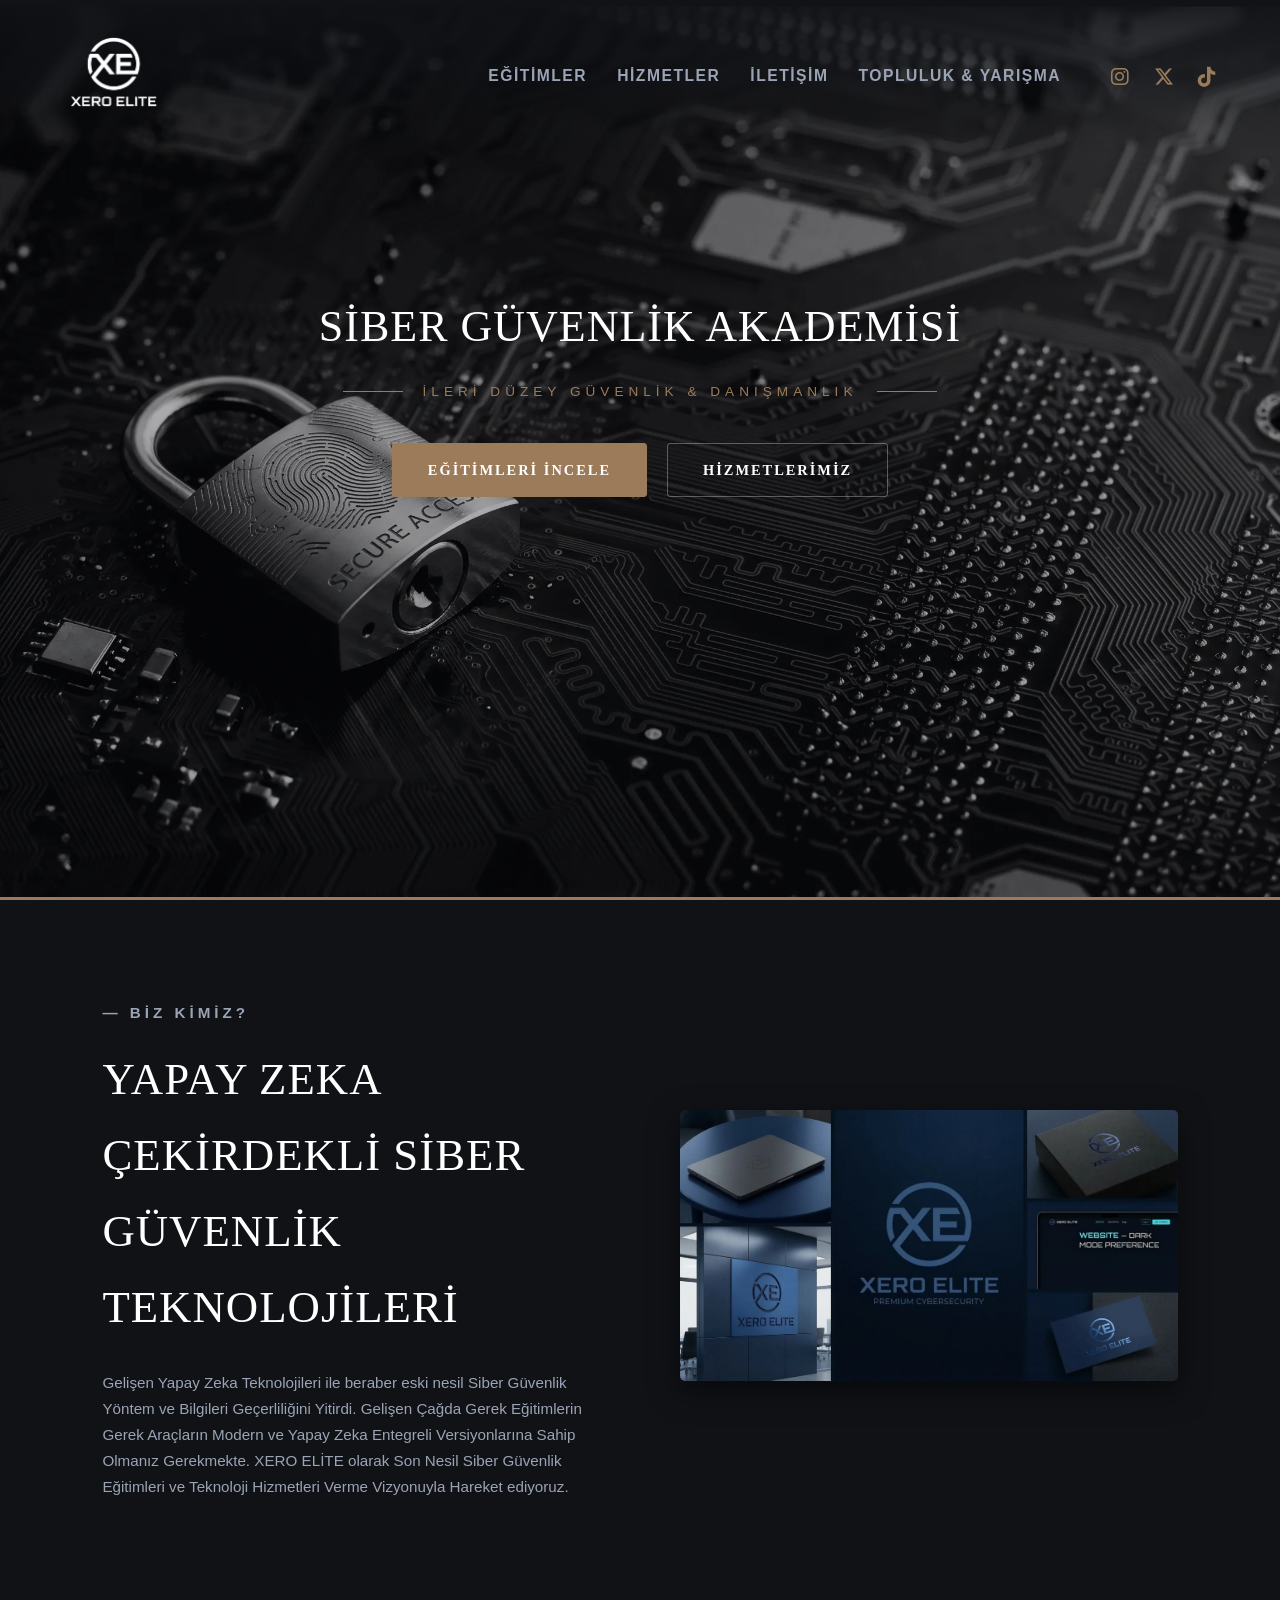
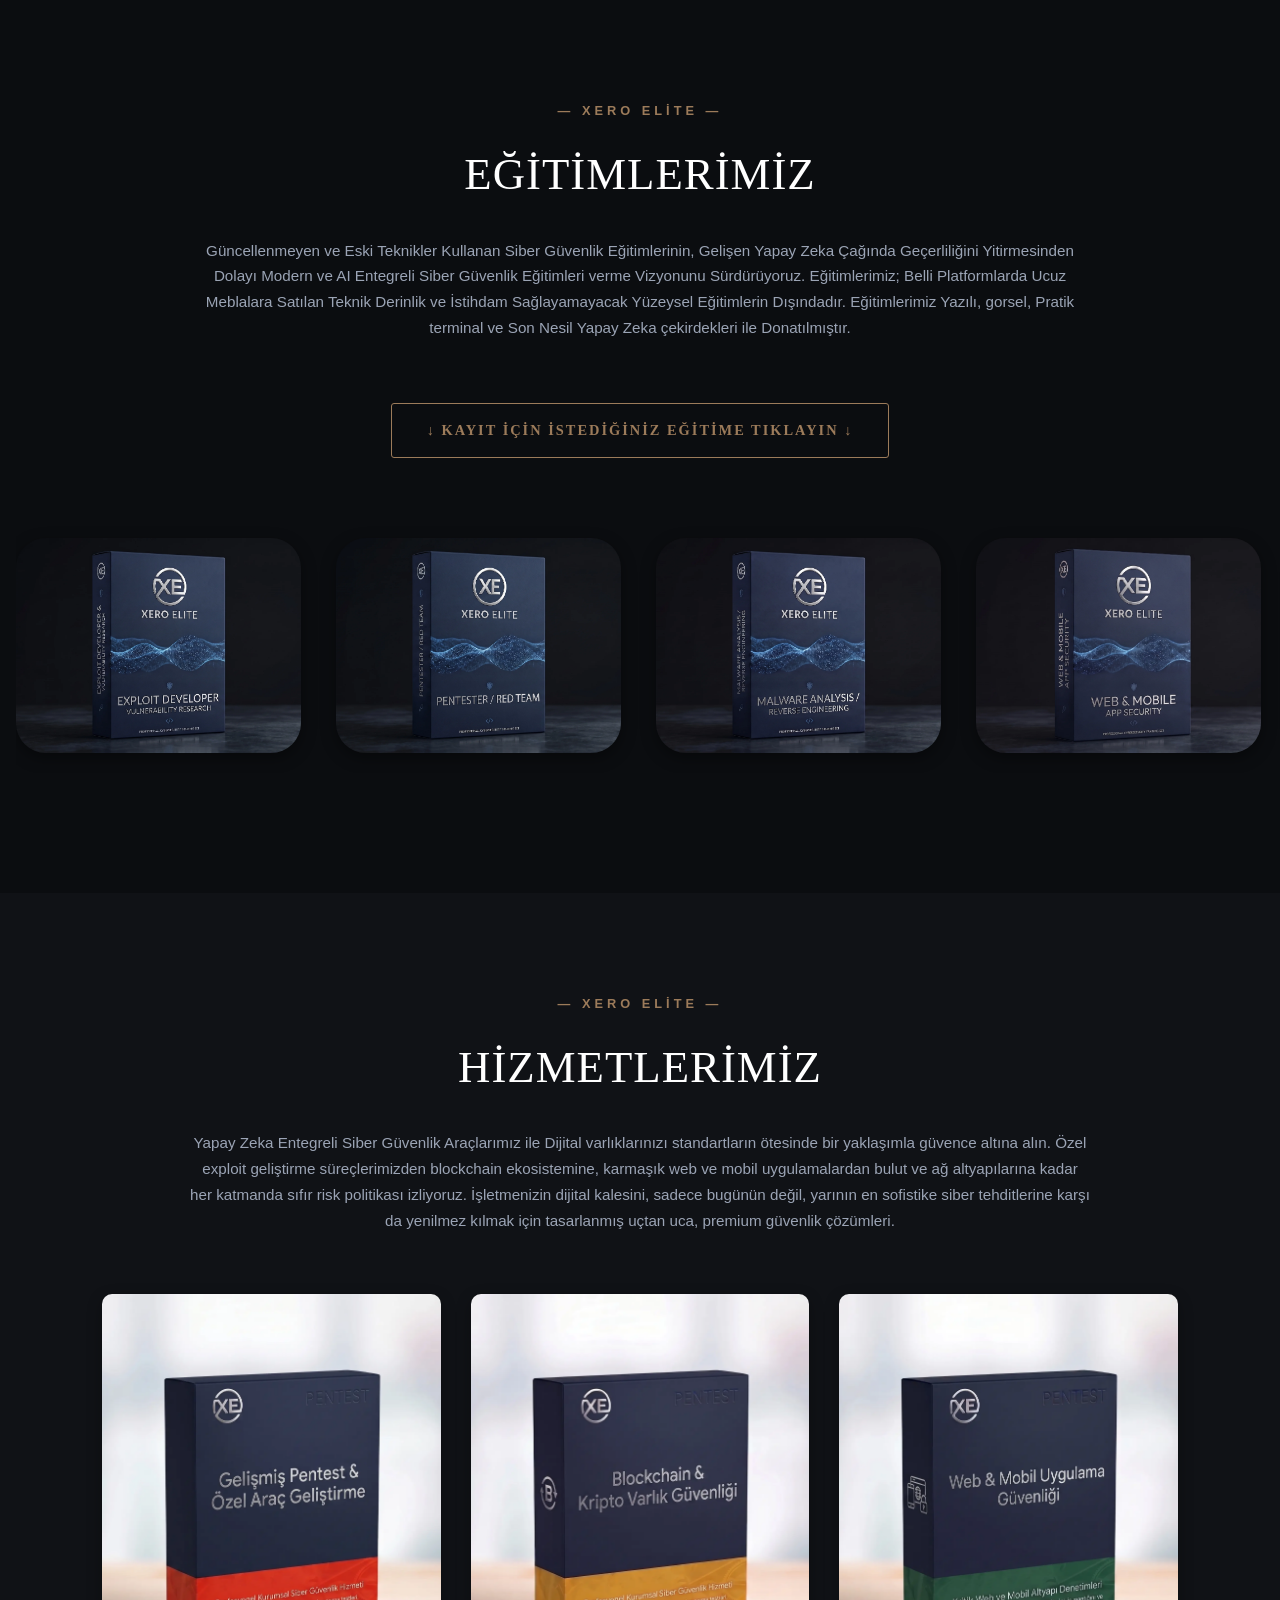
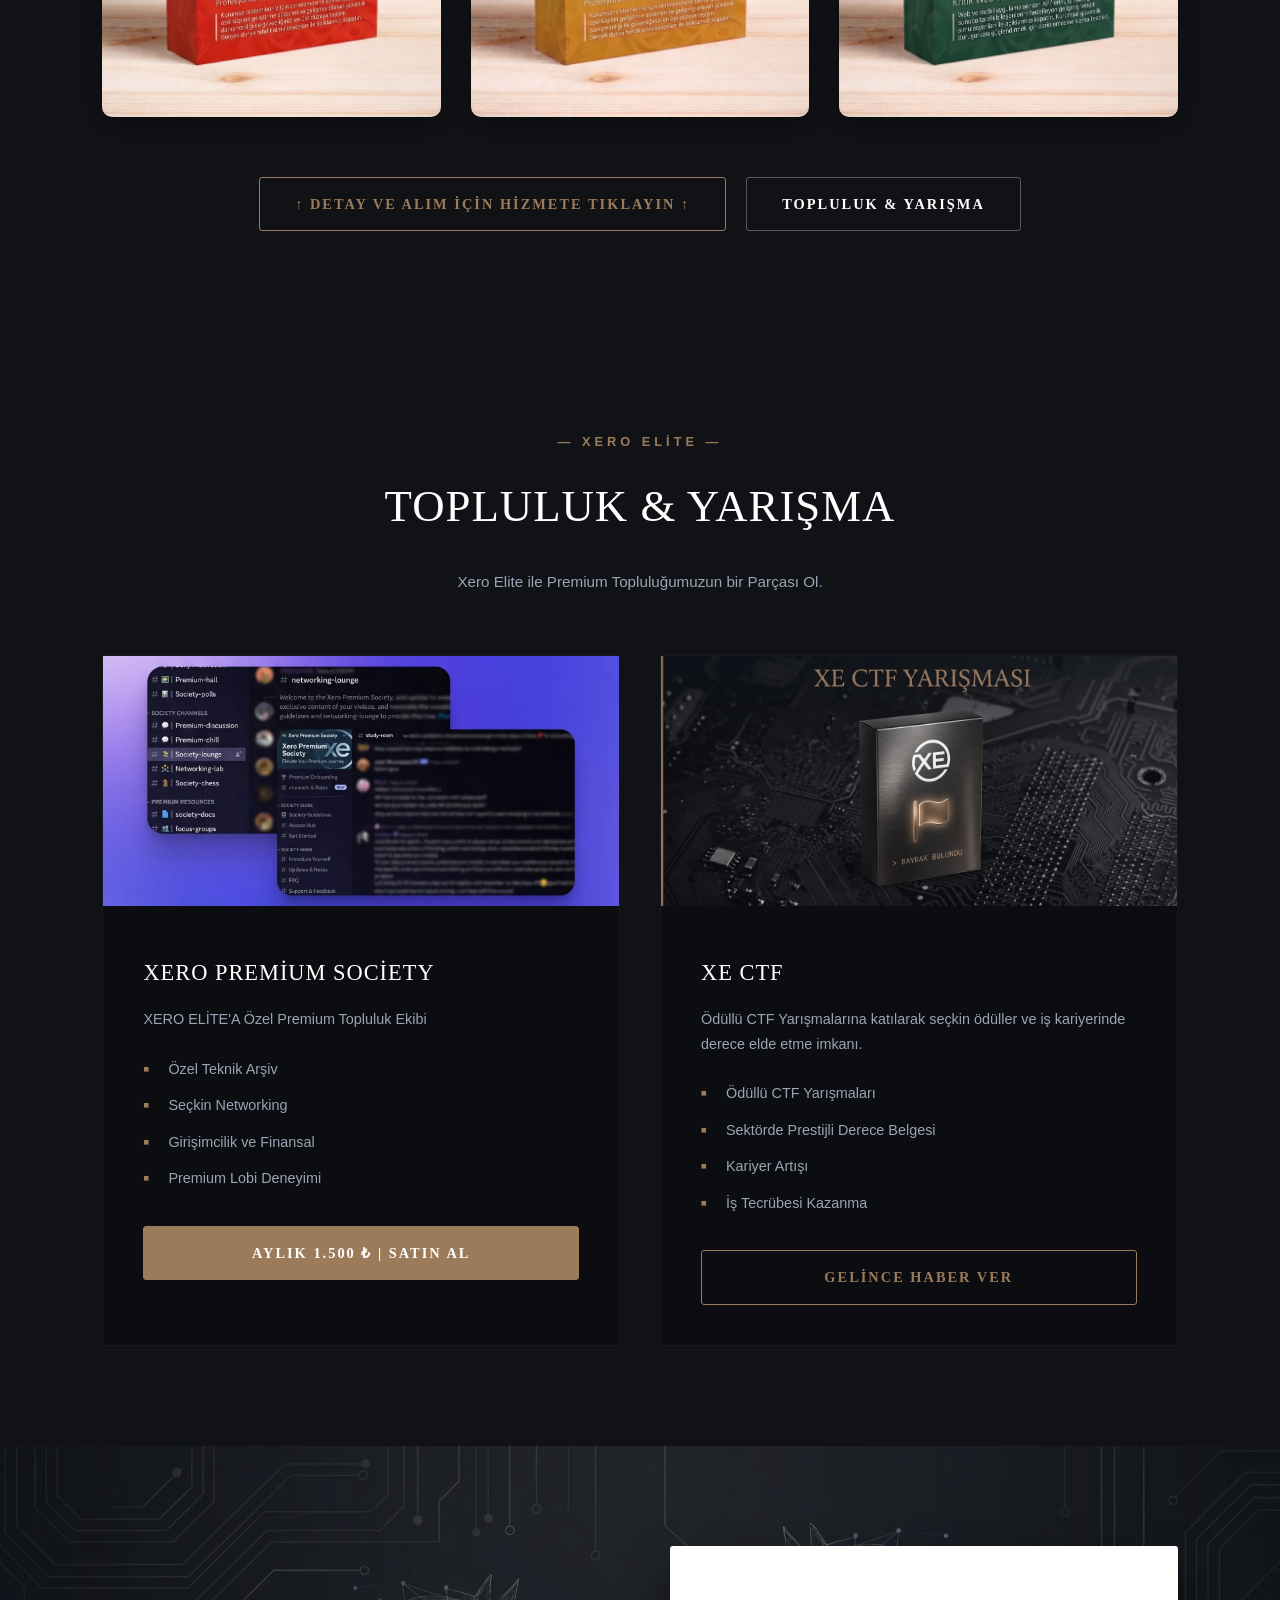
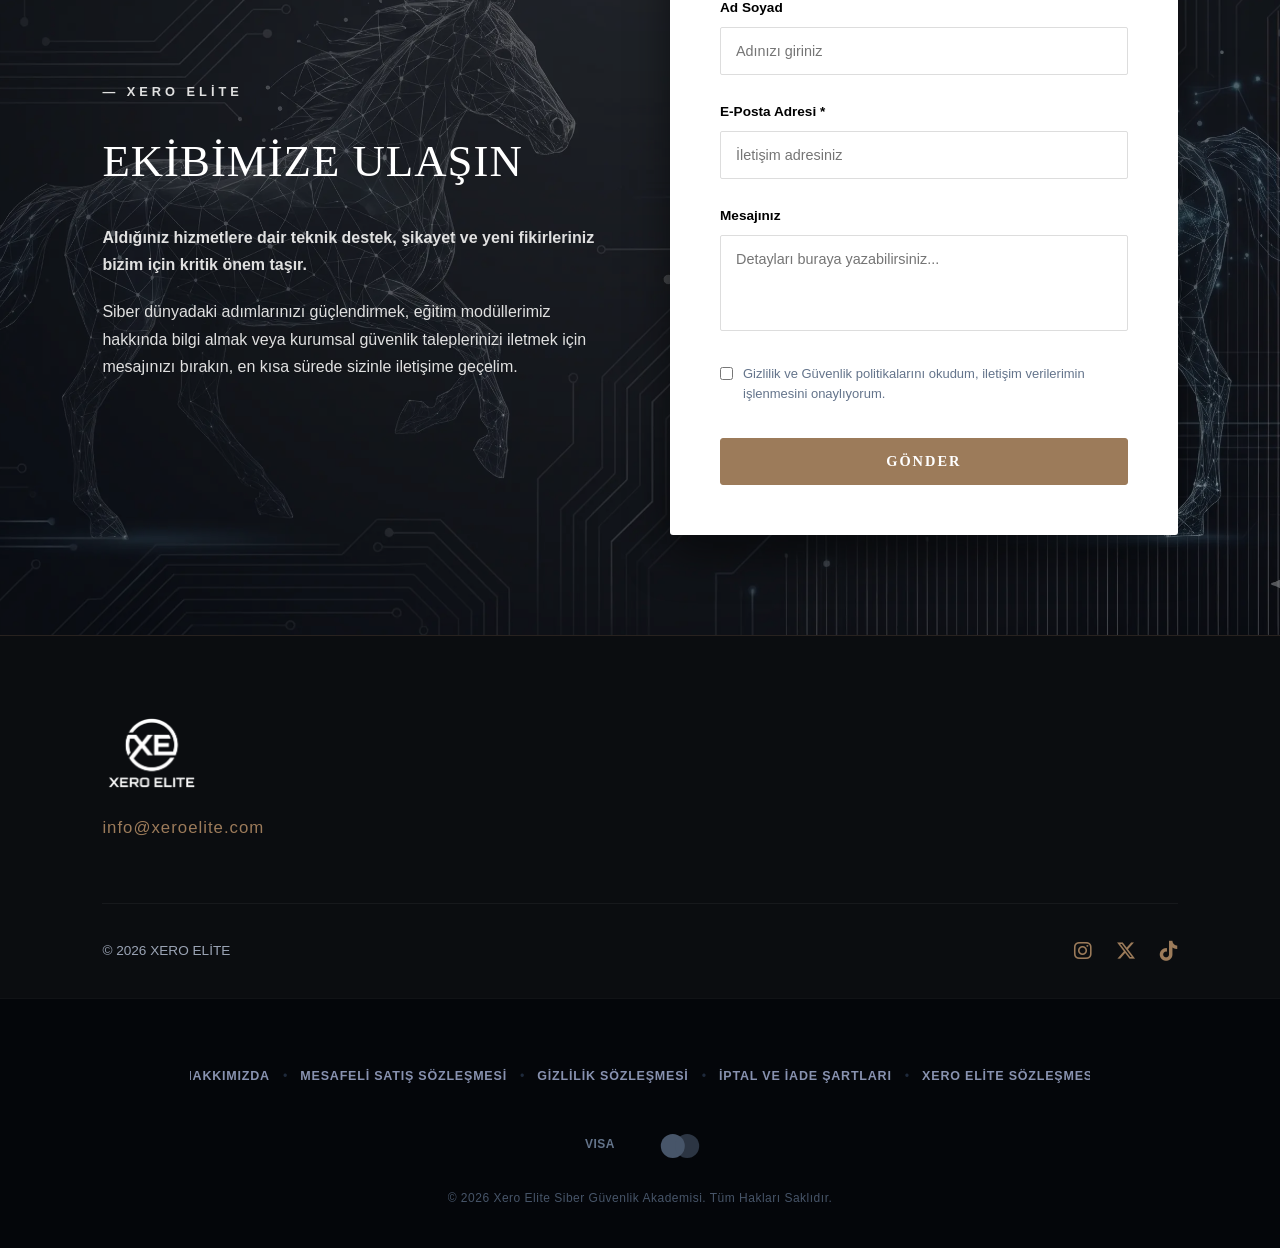
==== commit df4e39ad: "Update index.html" ====
--- a/index.html
+++ b/index.html
@@ -207,7 +207,7 @@
          <div class="center-text">
             <p class="section-subtitle">— XERO ELİTE —</p>
             <h2>TOPLULUK & YARIŞMA</h2>
-            <p class="desc-text">This is a block description. To edit, click and type the text or replace it with your own content. Use this space to convert site visitors into customers with a promotion</p>
+            <p class="desc-text">Xero Elite ile Premium Topluluğumuzun bir Parçası Ol.</p>
         </div>
         <div class="community-grid">
             <div class="comm-card">
